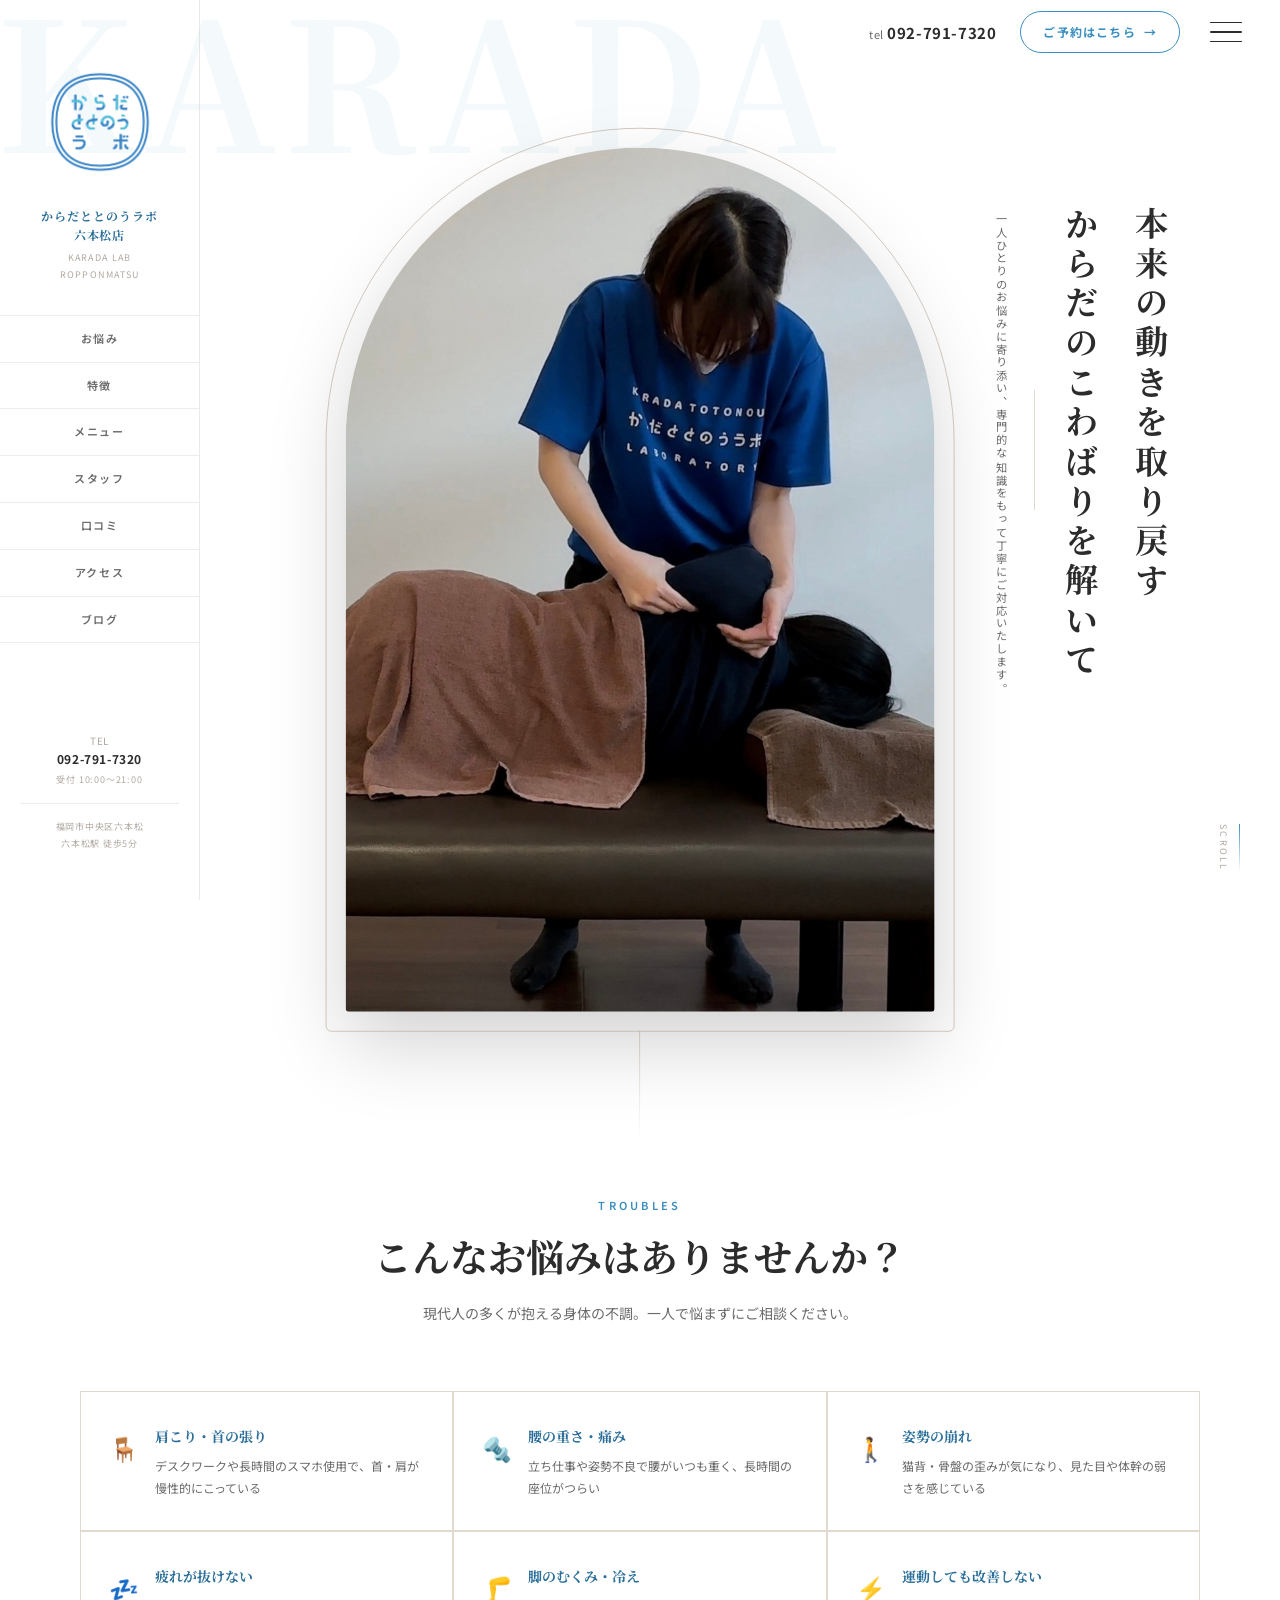
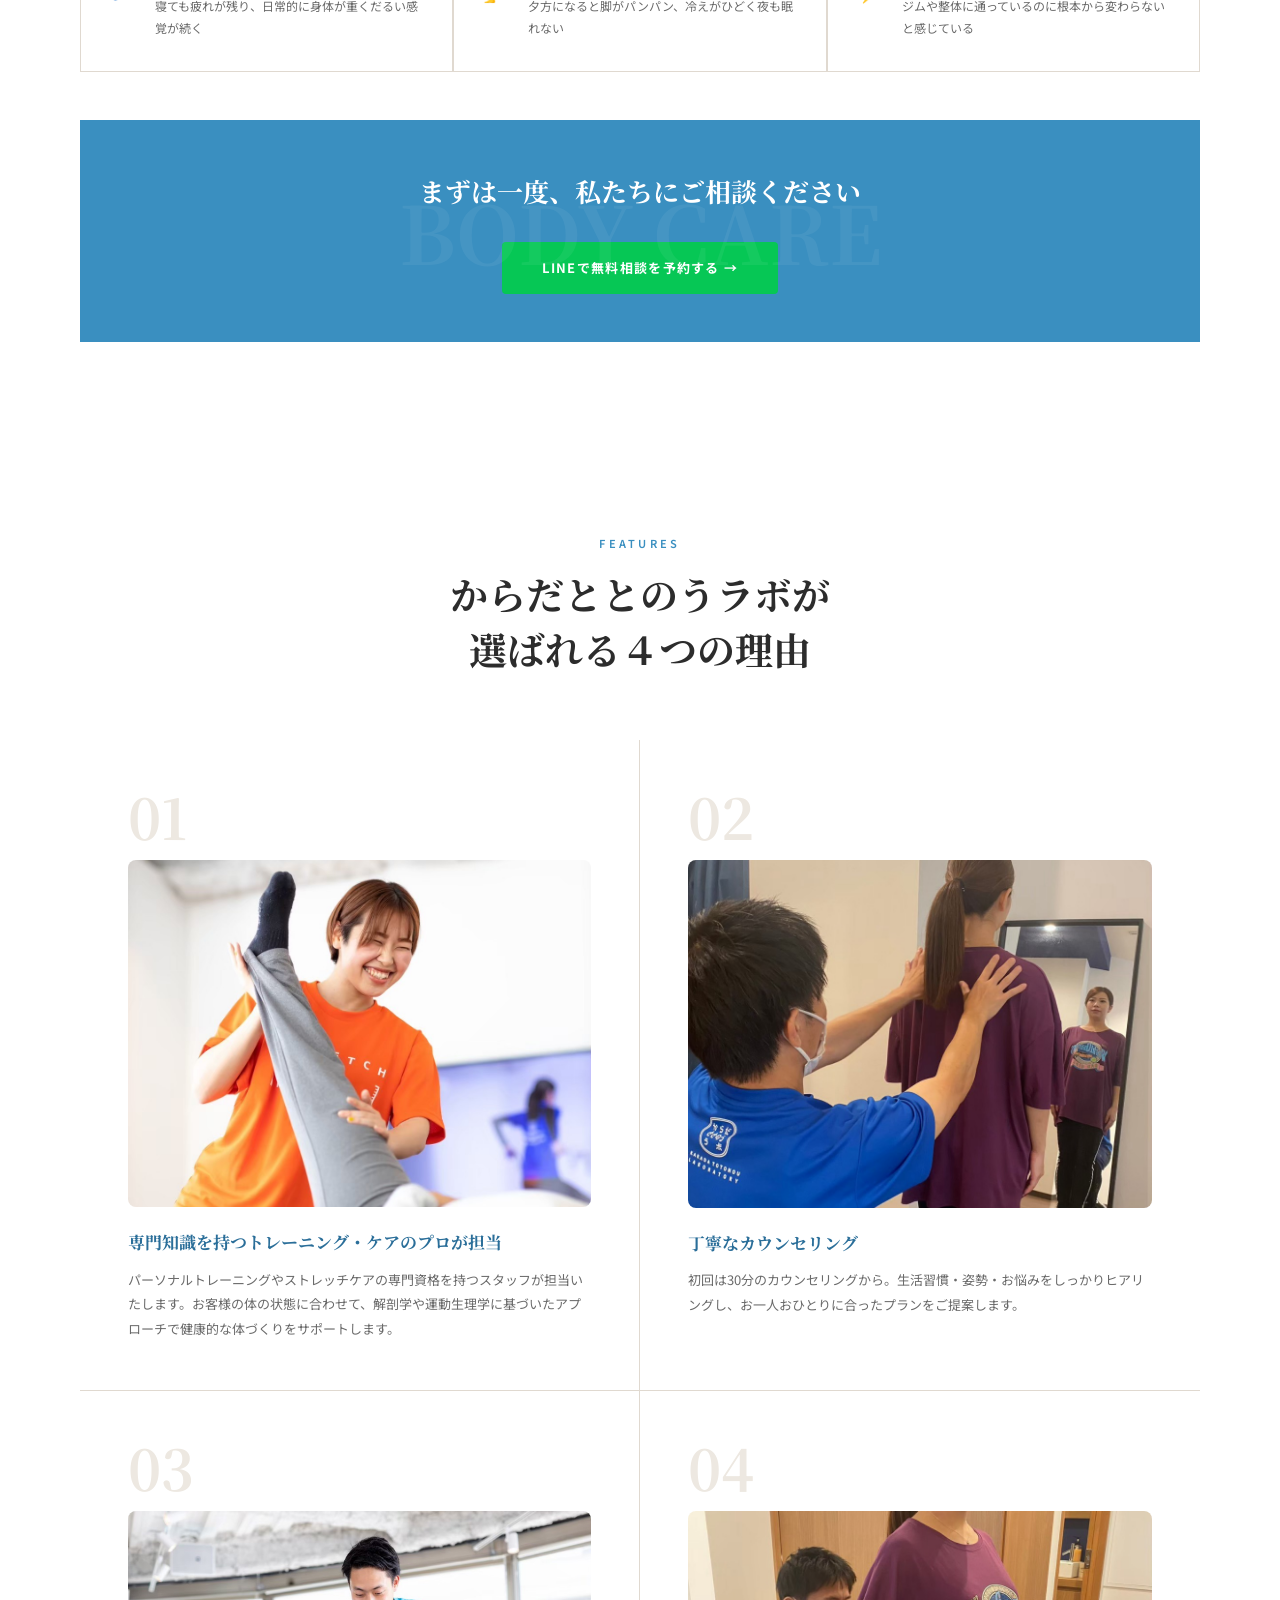
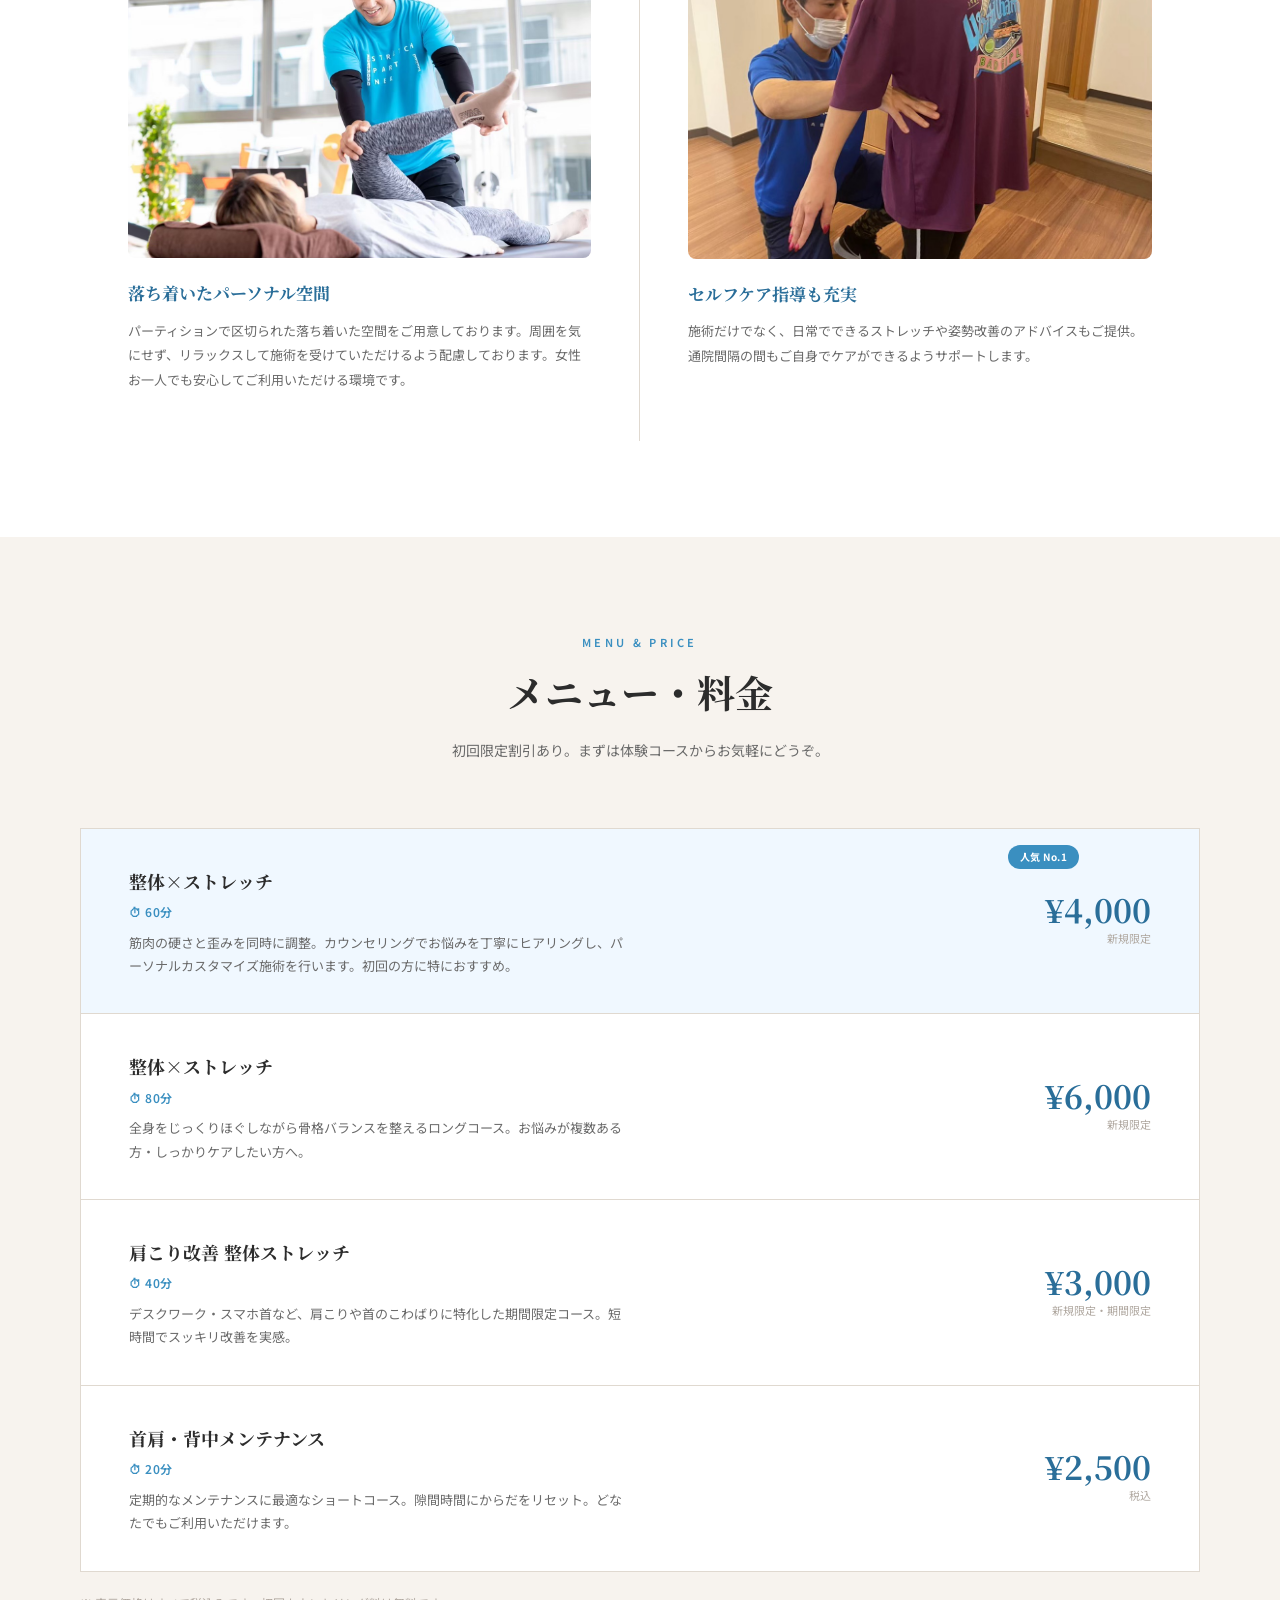
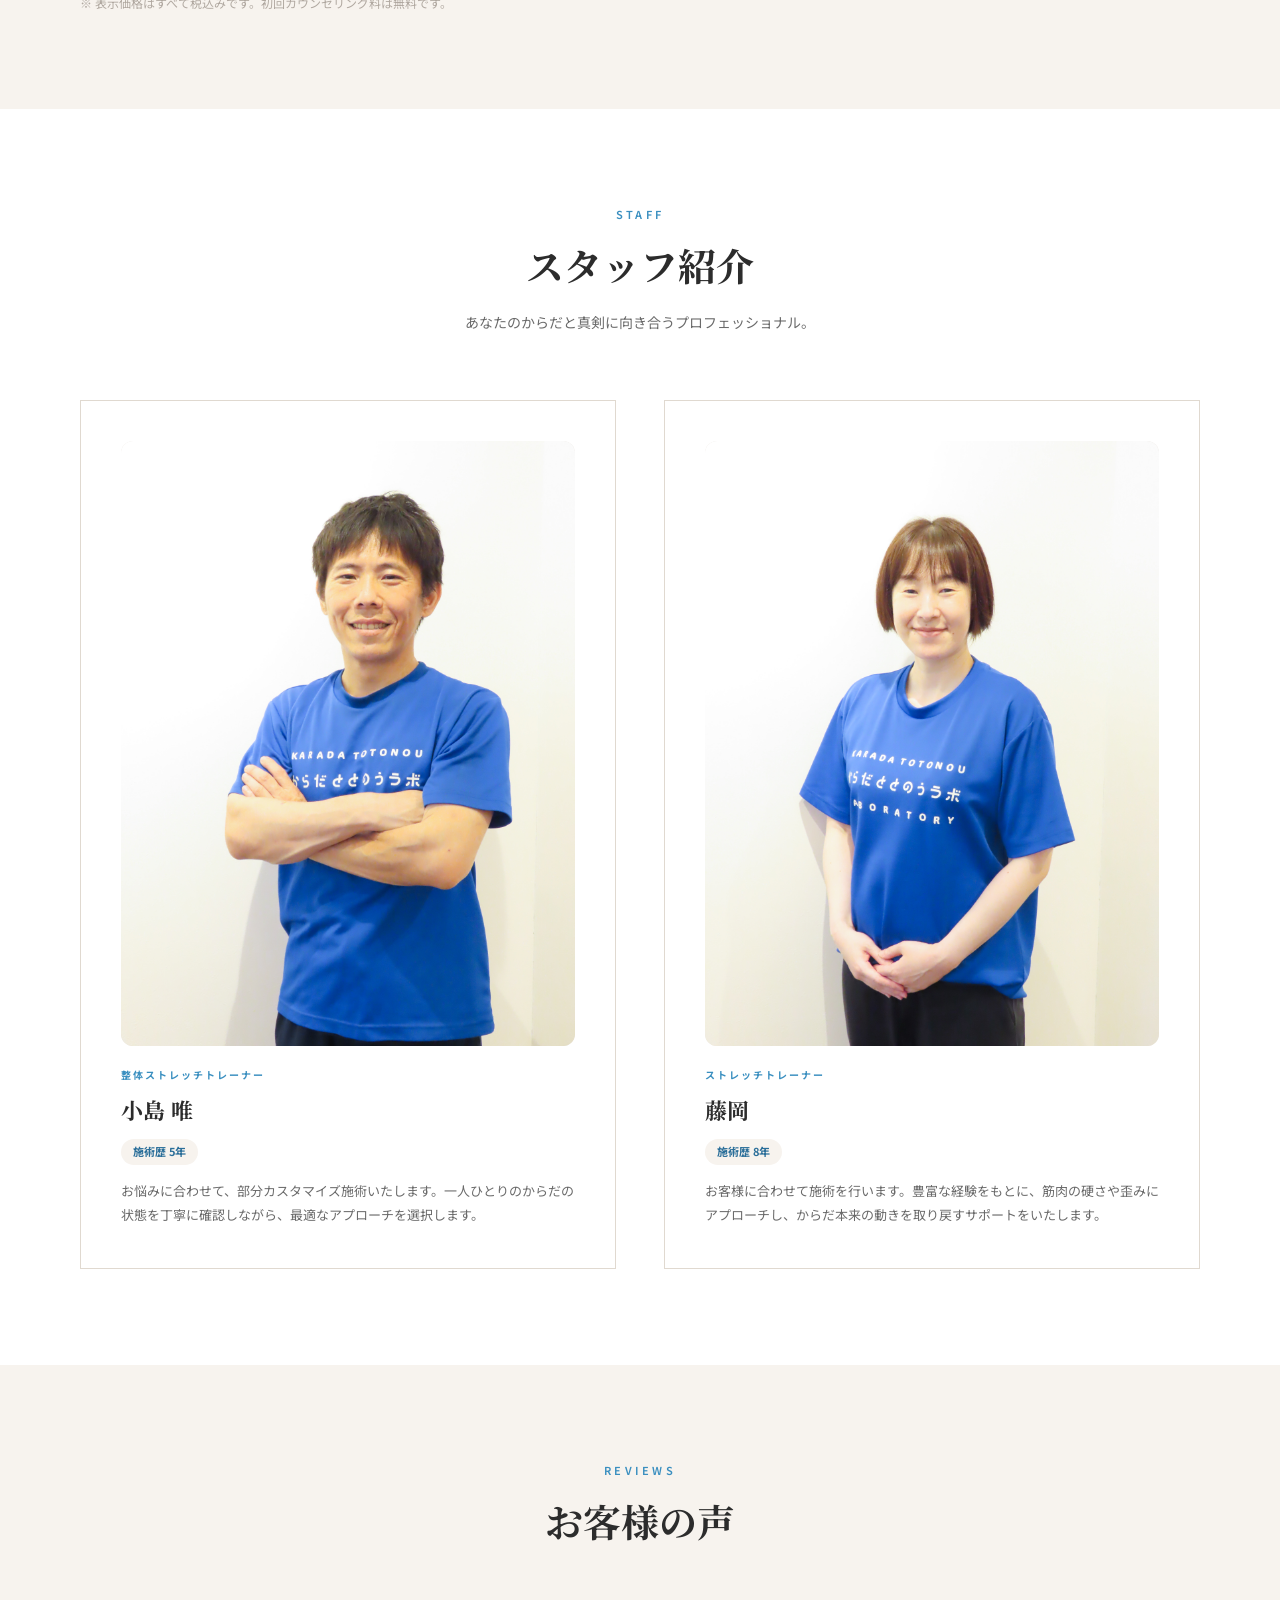
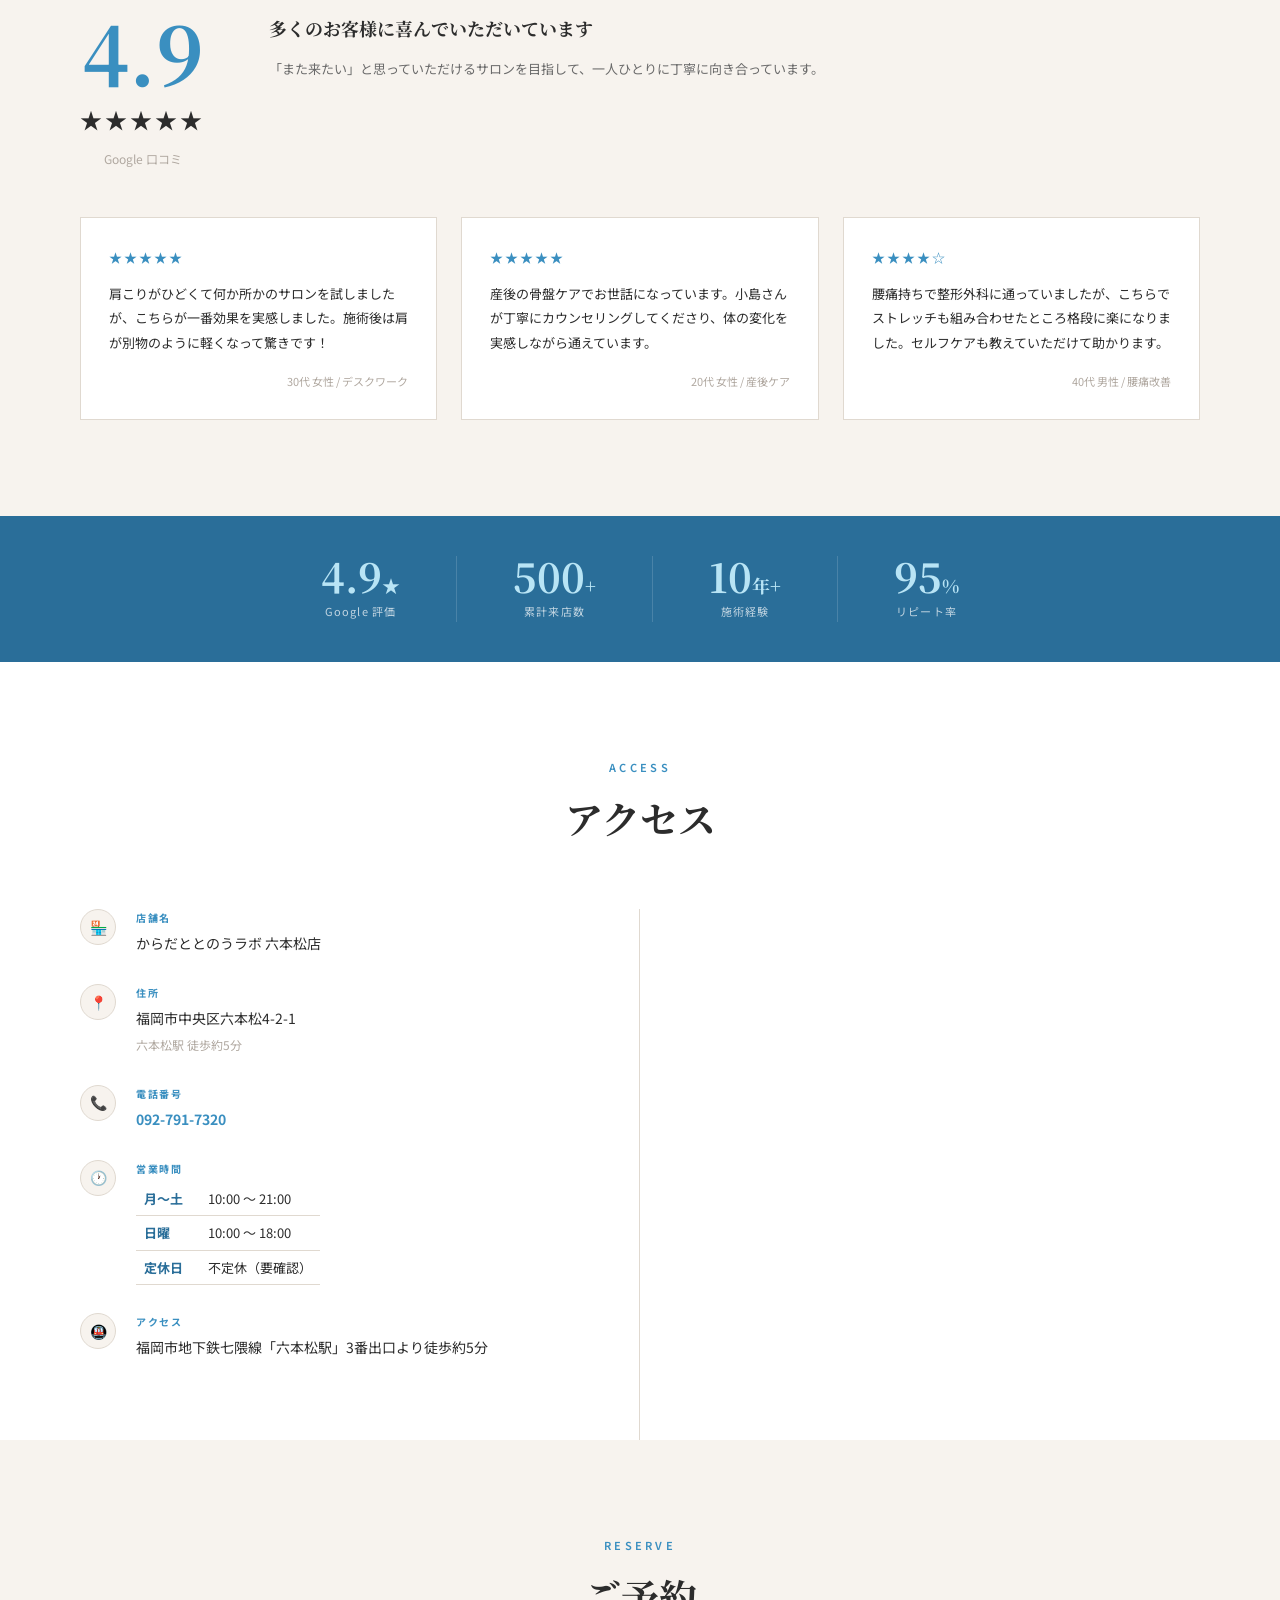
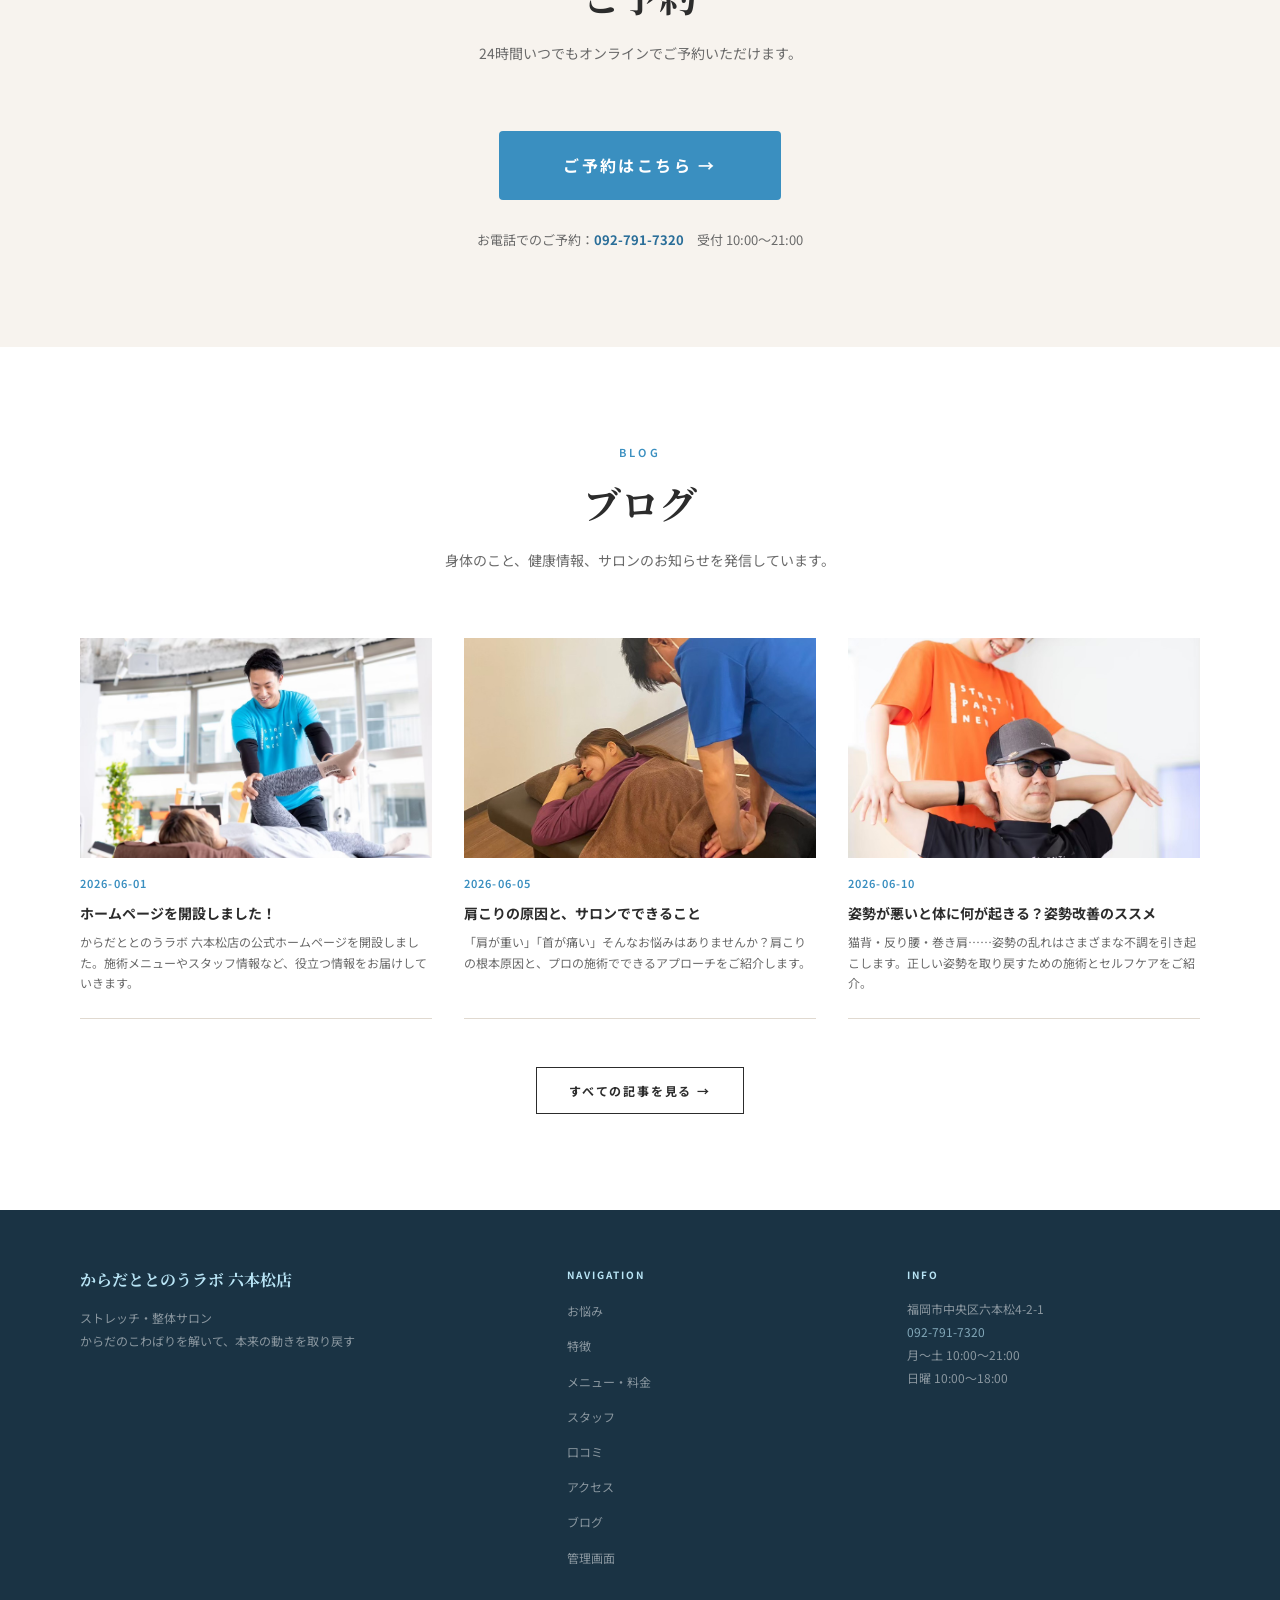
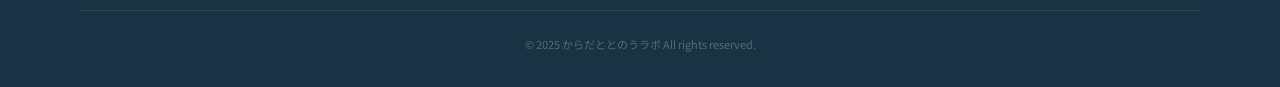
==== index.html @ eb034470 "canonical・OGP・Twitterカードを全ページに整備 - index.html, blog/index.html: canonical URLを正式ドメインに修正、OGP/Twitterカ" ====
<!DOCTYPE html>
<html lang="ja">
<head>
  <meta charset="UTF-8">
  <meta name="viewport" content="width=device-width, initial-scale=1.0">
  <title>からだととのうラボ 六本松店｜ストレッチ・整体サロン｜福岡市中央区</title>
  <meta name="description" content="福岡市中央区六本松駅徒歩2分のストレッチ・整体サロン「からだととのうラボ」。専門資格を持つトレーナーが肩こり・腰痛・姿勢の悩みを根本改善。初回カウンセリング無料、LINEから簡単予約。">
  <link rel="canonical" href="https://karada-totonou-lab.com/">
  <link rel="icon" href="images/favicon2.png" type="image/png">

  <!-- OGP -->
  <meta property="og:type" content="website">
  <meta property="og:title" content="からだととのうラボ 六本松店｜ストレッチ・整体サロン｜福岡市中央区">
  <meta property="og:description" content="福岡市中央区六本松駅徒歩2分のストレッチ・整体サロン。専門資格を持つトレーナーが肩こり・腰痛・姿勢の悩みを根本改善。初回カウンセリング無料、LINEから簡単予約。">
  <meta property="og:url" content="https://karada-totonou-lab.com/">
  <meta property="og:site_name" content="からだととのうラボ 六本松店">
  <meta property="og:image" content="https://karada-totonou-lab.com/images/hero1.jpg">
  <meta property="og:locale" content="ja_JP">
  <meta name="twitter:card" content="summary_large_image">
  <meta name="twitter:title" content="からだととのうラボ 六本松店｜ストレッチ・整体サロン｜福岡市中央区">
  <meta name="twitter:description" content="福岡市中央区六本松駅徒歩2分のストレッチ・整体サロン。専門資格を持つトレーナーが肩こり・腰痛・姿勢の悩みを根本改善。">
  <meta name="twitter:image" content="https://karada-totonou-lab.com/images/hero1.jpg">
  <link rel="preconnect" href="https://fonts.googleapis.com">
  <link rel="preconnect" href="https://fonts.gstatic.com" crossorigin>
  <link href="https://fonts.googleapis.com/css2?family=Noto+Sans+JP:wght@300;400;600;700&family=Noto+Serif+JP:wght@400;600;700&display=swap" rel="stylesheet">
  <link rel="stylesheet" href="style.css">

  <script type="application/ld+json">
  {
    "@context": "https://schema.org",
    "@type": "HealthAndBeautyBusiness",
    "name": "からだととのうラボ 六本松店",
    "description": "福岡市六本松のパーソナルストレッチ・姿勢改善サロン。専門資格を持つトレーナーが肩こり・腰痛・姿勢のお悩みを根本から改善します。初回カウンセリング無料。",
    "telephone": "092-791-7320",
    "url": "https://karada-totonou-lab.com",
    "image": "https://karada-totonou-lab.com/images/hero1.jpg",
    "priceRange": "¥¥",
    "address": {
      "@type": "PostalAddress",
      "streetAddress": "六本松4-9-7",
      "addressLocality": "福岡市中央区",
      "addressRegion": "福岡県",
      "postalCode": "810-0044",
      "addressCountry": "JP"
    },
    "geo": {
      "@type": "GeoCoordinates",
      "latitude": 33.5716,
      "longitude": 130.3747
    },
    "openingHoursSpecification": [
      {
        "@type": "OpeningHoursSpecification",
        "dayOfWeek": ["Monday","Tuesday","Wednesday","Thursday","Friday"],
        "opens": "11:00",
        "closes": "22:00"
      },
      {
        "@type": "OpeningHoursSpecification",
        "dayOfWeek": ["Saturday","Sunday","PublicHolidays"],
        "opens": "10:00",
        "closes": "21:00"
      }
    ],
    "sameAs": [
      "https://lin.ee/XEOR9Bi"
    ]
  }
  </script>
  <script type="application/ld+json">
  {
    "@context": "https://schema.org",
    "@type": "FAQPage",
    "mainEntity": [
      {
        "@type": "Question",
        "name": "初めての予約はどうすればいいですか？",
        "acceptedAnswer": {
          "@type": "Answer",
          "text": "LINEからご予約いただけます。初回は無料カウンセリング（約30分）からスタートします。お気軽にご連絡ください。"
        }
      },
      {
        "@type": "Question",
        "name": "肩こりや腰痛に効果はありますか？",
        "acceptedAnswer": {
          "@type": "Answer",
          "text": "はい。解剖学・運動生理学に基づいたストレッチとケアで、筋肉の緊張をほぐし姿勢を整えることで、肩こりや腰痛の根本改善を目指します。"
        }
      },
      {
        "@type": "Question",
        "name": "どんな服装で行けばいいですか？",
        "acceptedAnswer": {
          "@type": "Answer",
          "text": "動きやすい服装であれば何でも構いません。着替えのご用意もありますのでそのままお越しいただいても大丈夫です。"
        }
      },
      {
        "@type": "Question",
        "name": "六本松駅からのアクセスは？",
        "acceptedAnswer": {
          "@type": "Answer",
          "text": "福岡市地下鉄七隈線「六本松駅」から徒歩2分です。住所は福岡市中央区六本松4-9-7です。"
        }
      },
      {
        "@type": "Question",
        "name": "料金はどのくらいかかりますか？",
        "acceptedAnswer": {
          "@type": "Answer",
          "text": "初回カウンセリングは無料です。施術メニューの料金はサイトのメニュー・料金ページをご確認ください。表示価格はすべて税込みです。"
        }
      }
    ]
  }
  </script>
<!-- Google tag (gtag.js) -->
<script async src="https://www.googletagmanager.com/gtag/js?id=G-XFP9FGWCJG"></script>
<script>
  window.dataLayer = window.dataLayer || [];
  function gtag(){dataLayer.push(arguments);}
  gtag('js', new Date());
  gtag('config', 'G-XFP9FGWCJG');
</script>
</head>
<body>

<!-- ===== 固定トップバー ===== -->
<header id="fixed-topbar" class="fixed-topbar">
  <div class="topbar-left">
    <a href="./index.html" class="topbar-brand">
      <img src="images/logo.png" alt="からだととのうラボ" class="topbar-logo">
      <img src="images/logo2.png" alt="からだととのうラボ 六本松店" class="topbar-logo2">
    </a>
  </div>
  <div class="topbar-right">
    <a href="tel:092-791-7320" class="topbar-tel">tel <strong>092-791-7320</strong></a>
    <a href="#reserve" class="topbar-reserve-btn">ご予約はこちら <span class="topbar-reserve-arrow">→</span></a>
  </div>
</header>

<!-- ハンバーガー：常に最前面・固定 -->
<button class="hamburger" id="hamburger" aria-label="メニューを開く" aria-expanded="false">
  <span></span>
  <span></span>
  <span></span>
</button>

<!-- ===== ドロワーメニュー（右から） ===== -->
<nav id="sp-menu" class="drawer-menu" aria-hidden="true">
  <div class="drawer-inner">
    <div class="drawer-nav">
      <a href="#troubles" class="drawer-link"><span class="drawer-en">Troubles</span><span class="drawer-ja">お悩み</span></a>
      <a href="#features" class="drawer-link"><span class="drawer-en">Features</span><span class="drawer-ja">特徴</span></a>
      <a href="#menu" class="drawer-link"><span class="drawer-en">Menu</span><span class="drawer-ja">メニュー・料金</span></a>
      <a href="#staff" class="drawer-link"><span class="drawer-en">Staff</span><span class="drawer-ja">スタッフ</span></a>
      <a href="#reviews" class="drawer-link"><span class="drawer-en">Reviews</span><span class="drawer-ja">口コミ</span></a>
      <a href="#access" class="drawer-link"><span class="drawer-en">Access</span><span class="drawer-ja">アクセス</span></a>
      <a href="#blog" class="drawer-link"><span class="drawer-en">Blog</span><span class="drawer-ja">ブログ</span></a>
    </div>
  </div>
</nav>
<!-- オーバーレイ -->
<div id="drawer-overlay" class="drawer-overlay"></div>

<!-- ===== HERO ===== -->
<section id="hero">

  <!-- ウォーターマーク：KARADA -->
  <div class="hero-wm" aria-hidden="true">KARADA</div>


  <!-- 左パネル：ロゴ＋ナビ -->
  <div class="hero-left">
    <img src="images/logo.png" alt="からだととのうラボ" class="hero-logo-img">
    <div class="hero-logo-name">からだととのうラボ<br>六本松店</div>
    <div class="hero-logo-en">KARADA LAB<br>ROPPONMATSU</div>
    <nav class="hero-nav" aria-label="メインナビ">
      <a href="#troubles">お悩み</a>
      <a href="#features">特徴</a>
      <a href="#menu">メニュー</a>
      <a href="#staff">スタッフ</a>
      <a href="#reviews">口コミ</a>
      <a href="#access">アクセス</a>
      <a href="#blog">ブログ</a>
    </nav>
    <div class="hero-tel">
      TEL<br>
      <strong><a href="tel:092-791-7320">092-791-7320</a></strong>
      <small style="display:block;font-size:9px;margin-top:2px;">受付 10:00〜21:00</small>
    </div>
    <div class="hero-address">
      福岡市中央区六本松<br>
      六本松駅 徒歩5分
    </div>
  </div>

  <!-- アーチ画像（中央） -->
  <div class="hero-arch-wrap">
    <div class="hero-arch-outer" aria-hidden="true"></div>
    <div class="hero-arch-inner">
      <div class="hero-slideshow">
        <img src="images/hero1.jpg" alt="ストレッチサロン施術イメージ" class="hero-arch-img hero-slide active">
        <img src="images/hero2.jpg" alt="ストレッチサロン施術イメージ２" class="hero-arch-img hero-slide">
        <img src="images/hero3.jpg" alt="ストレッチサロン施術イメージ３" class="hero-arch-img hero-slide">
      </div>
    </div>
  </div>

  <!-- 右側：縦書きキャッチコピー（右端から内側へ） -->
  <div class="hero-copy" aria-label="キャッチコピー">
    <p class="hero-copy-sub">一人ひとりのお悩みに寄り添い、専門的な知識をもって丁寧にご対応いたします。</p>
    <div class="hero-copy-divider" aria-hidden="true"></div>
    <p class="hero-copy-col">からだのこわばりを解いて</p>
    <p class="hero-copy-col">本来の動きを取り戻す</p>
  </div>

  <!-- スクロールインジケーター -->
  <div class="hero-scroll-ind" aria-hidden="true">
    <div class="hero-scroll-line"></div>
    SCROLL
  </div>

</section>

<!-- ===== STATS ===== -->
<!-- ===== Hero → Troubles 接続線 ===== -->
<div class="arch-connector" aria-hidden="true"></div>

<!-- ===== TROUBLES ===== -->
<section id="troubles">
  <div class="section-header reveal">
    <span class="section-en">Troubles</span>
    <h2 class="section-ja">こんなお悩みは<br class="sp-br">ありませんか？</h2>
    <p class="section-desc">現代人の多くが抱える身体の不調。<br class="sp-br">一人で悩まずにご相談ください。</p>
  </div>
  <div class="troubles-grid">
    <div class="trouble-card reveal">
      <div class="trouble-icon">🪑</div>
      <div class="trouble-text">
        <strong>肩こり・首の張り</strong>
        <p>デスクワークや長時間のスマホ使用で、首・肩が慢性的にこっている</p>
      </div>
    </div>
    <div class="trouble-card reveal">
      <div class="trouble-icon">🔩</div>
      <div class="trouble-text">
        <strong>腰の重さ・痛み</strong>
        <p>立ち仕事や姿勢不良で腰がいつも重く、長時間の座位がつらい</p>
      </div>
    </div>
    <div class="trouble-card reveal">
      <div class="trouble-icon">🚶</div>
      <div class="trouble-text">
        <strong>姿勢の崩れ</strong>
        <p>猫背・骨盤の歪みが気になり、見た目や体幹の弱さを感じている</p>
      </div>
    </div>
    <div class="trouble-card reveal">
      <div class="trouble-icon">💤</div>
      <div class="trouble-text">
        <strong>疲れが抜けない</strong>
        <p>寝ても疲れが残り、日常的に身体が重くだるい感覚が続く</p>
      </div>
    </div>
    <div class="trouble-card reveal">
      <div class="trouble-icon">🦵</div>
      <div class="trouble-text">
        <strong>脚のむくみ・冷え</strong>
        <p>夕方になると脚がパンパン、冷えがひどく夜も眠れない</p>
      </div>
    </div>
    <div class="trouble-card reveal">
      <div class="trouble-icon">⚡</div>
      <div class="trouble-text">
        <strong>運動しても改善しない</strong>
        <p>ジムや整体に通っているのに根本から変わらないと感じている</p>
      </div>
    </div>
  </div>
  <div class="troubles-cta reveal">
    <p>まずは一度、<br class="sp-br">私たちにご相談ください</p>
    <a href="https://lin.ee/XEOR9Bi" target="_blank" rel="noopener" class="btn-primary-more btn-line">LINEで無料相談を予約する →</a>
  </div>
</section>

<!-- ===== FEATURES ===== -->
<section id="features">
  <div class="section-header reveal">
    <span class="section-en">Features</span>
    <h2 class="section-ja">からだととのうラボが<br>選ばれる４つの理由</h2>
  </div>
  <div class="features-wrap">
    <div class="feature-item reveal">
      <div class="feature-num">01</div>
      <div class="feature-img-wrap">
        <img src="images/feature1.jpg" alt="国家資格を持つ専門スタッフ" class="feature-img">
      </div>
      <div class="feature-title">専門知識を持つトレーニング・ケアのプロが担当</div>
      <div class="feature-desc">パーソナルトレーニングやストレッチケアの専門資格を持つスタッフが担当いたします。お客様の体の状態に合わせて、解剖学や運動生理学に基づいたアプローチで健康的な体づくりをサポートします。</div>
    </div>
    <div class="feature-item reveal">
      <div class="feature-num">02</div>
      <div class="feature-img-wrap">
        <img src="images/feature2.jpg" alt="丁寧なカウンセリング" class="feature-img">
      </div>
      <div class="feature-title">丁寧なカウンセリング</div>
      <div class="feature-desc">初回は30分のカウンセリングから。生活習慣・姿勢・お悩みをしっかりヒアリングし、お一人おひとりに合ったプランをご提案します。</div>
    </div>
    <div class="feature-item reveal">
      <div class="feature-num">03</div>
      <div class="feature-img-wrap">
        <img src="images/feature3.jpg" alt="落ち着いたパーソナル空間" class="feature-img">
      </div>
      <div class="feature-title">落ち着いたパーソナル空間</div>
      <div class="feature-desc">パーティションで区切られた落ち着いた空間をご用意しております。周囲を気にせず、リラックスして施術を受けていただけるよう配慮しております。女性お一人でも安心してご利用いただける環境です。</div>
    </div>
    <div class="feature-item reveal">
      <div class="feature-num">04</div>
      <div class="feature-img-wrap">
        <img src="images/feature4.jpg" alt="セルフケア指導も充実" class="feature-img">
      </div>
      <div class="feature-title">セルフケア指導も充実</div>
      <div class="feature-desc">施術だけでなく、日常でできるストレッチや姿勢改善のアドバイスもご提供。通院間隔の間もご自身でケアができるようサポートします。</div>
    </div>
  </div>
</section>

<!-- ===== MENU ===== -->
<section id="menu">
  <div class="section-header reveal">
    <span class="section-en">Menu &amp; Price</span>
    <h2 class="section-ja">メニュー・料金</h2>
    <p class="section-desc">初回限定割引あり。<br class="sp-br">まずは体験コースからお気軽にどうぞ。</p>
  </div>
  <ul class="menu-list">
    <li class="menu-item featured reveal">
      <div class="menu-item-body">
        <div class="menu-item-name">整体×ストレッチ</div>
        <div class="menu-item-time">⏱ 60分</div>
        <div class="menu-item-desc">筋肉の硬さと歪みを同時に調整。カウンセリングでお悩みを丁寧にヒアリングし、パーソナルカスタマイズ施術を行います。初回の方に特におすすめ。</div>
      </div>
      <div class="menu-item-price">
        <div class="menu-price-num">¥4,000</div>
        <div class="menu-price-label">新規限定</div>
      </div>
    </li>
    <li class="menu-item reveal">
      <div class="menu-item-body">
        <div class="menu-item-name">整体×ストレッチ</div>
        <div class="menu-item-time">⏱ 80分</div>
        <div class="menu-item-desc">全身をじっくりほぐしながら骨格バランスを整えるロングコース。お悩みが複数ある方・しっかりケアしたい方へ。</div>
      </div>
      <div class="menu-item-price">
        <div class="menu-price-num">¥6,000</div>
        <div class="menu-price-label">新規限定</div>
      </div>
    </li>
    <li class="menu-item reveal">
      <div class="menu-item-body">
        <div class="menu-item-name">肩こり改善 整体ストレッチ</div>
        <div class="menu-item-time">⏱ 40分</div>
        <div class="menu-item-desc">デスクワーク・スマホ首など、肩こりや首のこわばりに特化した期間限定コース。短時間でスッキリ改善を実感。</div>
      </div>
      <div class="menu-item-price">
        <div class="menu-price-num">¥3,000</div>
        <div class="menu-price-label">新規限定・期間限定</div>
      </div>
    </li>
    <li class="menu-item reveal">
      <div class="menu-item-body">
        <div class="menu-item-name">首肩・背中メンテナンス</div>
        <div class="menu-item-time">⏱ 20分</div>
        <div class="menu-item-desc">定期的なメンテナンスに最適なショートコース。隙間時間にからだをリセット。どなたでもご利用いただけます。</div>
      </div>
      <div class="menu-item-price">
        <div class="menu-price-num">¥2,500</div>
        <div class="menu-price-label">税込</div>
      </div>
    </li>
  </ul>
  <p class="menu-note">※ 表示価格はすべて税込みです。<br class="sp-br">初回カウンセリング料は無料です。</p>
</section>

<!-- ===== STAFF ===== -->
<section id="staff">
  <div class="section-header reveal">
    <span class="section-en">Staff</span>
    <h2 class="section-ja">スタッフ紹介</h2>
    <p class="section-desc">あなたのからだと真剣に向き合うプロフェッショナル。</p>
  </div>
  <div class="staff-grid">
    <div class="staff-card reveal">
      <div class="staff-img-wrap">
        <img src="images/staff1.jpg" alt="小島 唯" class="staff-img">
      </div>
      <div class="staff-role">整体ストレッチトレーナー</div>
      <div class="staff-name">小島 唯</div>
      <div class="staff-exp">施術歴 5年</div>
      <p class="staff-bio">お悩みに合わせて、部分カスタマイズ施術いたします。一人ひとりのからだの状態を丁寧に確認しながら、最適なアプローチを選択します。</p>
    </div>
    <div class="staff-card reveal">
      <div class="staff-img-wrap">
        <img src="images/staff2.jpg" alt="藤岡" class="staff-img">
      </div>
      <div class="staff-role">ストレッチトレーナー</div>
      <div class="staff-name">藤岡</div>
      <div class="staff-exp">施術歴 8年</div>
      <p class="staff-bio">お客様に合わせて施術を行います。豊富な経験をもとに、筋肉の硬さや歪みにアプローチし、からだ本来の動きを取り戻すサポートをいたします。</p>
    </div>
  </div>
</section>

<!-- ===== REVIEWS ===== -->
<section id="reviews">
  <div class="section-header reveal">
    <span class="section-en">Reviews</span>
    <h2 class="section-ja">お客様の声</h2>
  </div>
  <div class="reviews-header-wrap reveal">
    <div class="reviews-rating-big">
      <div class="rating-big-num">4.9</div>
      <div class="rating-big-stars">★★★★★</div>
      <div class="rating-big-count">Google 口コミ</div>
    </div>
    <div>
      <p style="font-family:var(--font-serif);font-size:18px;font-weight:700;margin-bottom:12px;">多くのお客様に喜んでいただいています</p>
      <p style="font-size:13px;color:var(--text-mid);line-height:2;">「また来たい」と思っていただけるサロンを目指して、<br class="sp-br">一人ひとりに丁寧に向き合っています。</p>
    </div>
  </div>
  <div class="reviews-grid">
    <div class="review-card reveal">
      <div class="review-stars">★★★★★</div>
      <p class="review-text">肩こりがひどくて何か所かのサロンを試しましたが、こちらが一番効果を実感しました。施術後は肩が別物のように軽くなって驚きです！</p>
      <div class="review-author">30代 女性 / デスクワーク</div>
    </div>
    <div class="review-card reveal">
      <div class="review-stars">★★★★★</div>
      <p class="review-text">産後の骨盤ケアでお世話になっています。小島さんが丁寧にカウンセリングしてくださり、体の変化を実感しながら通えています。</p>
      <div class="review-author">20代 女性 / 産後ケア</div>
    </div>
    <div class="review-card reveal">
      <div class="review-stars">★★★★☆</div>
      <p class="review-text">腰痛持ちで整形外科に通っていましたが、こちらでストレッチも組み合わせたところ格段に楽になりました。セルフケアも教えていただけて助かります。</p>
      <div class="review-author">40代 男性 / 腰痛改善</div>
    </div>
  </div>
</section>

<!-- ===== STATS ===== -->
<section id="stats">
  <div class="stats-inner">
    <div class="stat-item reveal">
      <div class="stat-num">4.9<span>★</span></div>
      <div class="stat-label">Google 評価</div>
    </div>
    <div class="stat-item reveal">
      <div class="stat-num">500<span>+</span></div>
      <div class="stat-label">累計来店数</div>
    </div>
    <div class="stat-item reveal">
      <div class="stat-num">10<span>年+</span></div>
      <div class="stat-label">施術経験</div>
    </div>
    <div class="stat-item reveal">
      <div class="stat-num">95<span>%</span></div>
      <div class="stat-label">リピート率</div>
    </div>
  </div>
</section>

<!-- ===== ACCESS ===== -->
<section id="access">
  <div class="section-header reveal">
    <span class="section-en">Access</span>
    <h2 class="section-ja">アクセス</h2>
  </div>
  <div class="access-grid">
    <div class="access-info reveal">
      <div class="access-rows">
        <div class="access-row">
          <div class="access-row-icon">🏪</div>
          <div>
            <div class="access-row-label">店舗名</div>
            <div class="access-row-text">からだととのうラボ 六本松店</div>
          </div>
        </div>
        <div class="access-row">
          <div class="access-row-icon">📍</div>
          <div>
            <div class="access-row-label">住所</div>
            <div class="access-row-text">福岡市中央区六本松4-2-1<br><span style="font-size:12px;color:var(--text-light);">六本松駅 徒歩約5分</span></div>
          </div>
        </div>
        <div class="access-row">
          <div class="access-row-icon">📞</div>
          <div>
            <div class="access-row-label">電話番号</div>
            <div class="access-row-text"><a href="tel:092-791-7320" style="color:var(--primary);font-weight:700;">092-791-7320</a></div>
          </div>
        </div>
        <div class="access-row">
          <div class="access-row-icon">🕐</div>
          <div>
            <div class="access-row-label">営業時間</div>
            <table class="hours-table">
              <tr><td>月〜土</td><td>10:00 〜 21:00</td></tr>
              <tr><td>日曜</td><td>10:00 〜 18:00</td></tr>
              <tr><td>定休日</td><td>不定休（要確認）</td></tr>
            </table>
          </div>
        </div>
        <div class="access-row">
          <div class="access-row-icon">🚇</div>
          <div>
            <div class="access-row-label">アクセス</div>
            <div class="access-row-text">福岡市地下鉄七隈線「六本松駅」3番出口より徒歩約5分</div>
          </div>
        </div>
      </div>
    </div>
    <div class="access-map reveal">
      <iframe
        src="https://www.google.com/maps/embed?pb=!1m18!1m12!1m3!1d3324.1090384470513!2d130.3736128756963!3d33.57651807333974!2m3!1f0!2f0!3f0!3m2!1i1024!2i768!4f13.1!3m3!1m2!1s0x3541933760547f25%3A0xccb1bbe947074aa5!2z44GL44KJ44Gg44Go44Go44Gu44GG44Op44Oc!5e0!3m2!1sja!2sjp!4v1782714313825!5m2!1sja!2sjp"
        width="100%" height="440" style="border:0;" allowfullscreen="" loading="lazy"
        referrerpolicy="strict-origin-when-cross-origin" title="からだととのうラボ 六本松店 地図">
      </iframe>
    </div>
  </div>
</section>

<!-- ===== RESERVE ===== -->
<section id="reserve">
  <div class="section-header reveal">
    <span class="section-en">Reserve</span>
    <h2 class="section-ja">ご予約</h2>
    <p class="section-desc">24時間いつでもオンラインでご予約いただけます。</p>
  </div>
  <div class="reserve-simple reveal">
    <a href="https://beauty.hotpepper.jp/" target="_blank" rel="noopener" class="reserve-simple-btn">
      ご予約はこちら →
    </a>
    <p class="reserve-simple-tel">お電話でのご予約：<a href="tel:092-791-7320">092-791-7320</a>　受付 10:00〜21:00</p>
  </div>
</section>

<!-- ===== BLOG ===== -->
<section id="blog">
  <div class="section-header reveal">
    <span class="section-en">Blog</span>
    <h2 class="section-ja">ブログ</h2>
    <p class="section-desc">身体のこと、健康情報、<br class="sp-br">サロンのお知らせを発信しています。</p>
  </div>
  <div class="blog-grid" id="blog-list">
    <div style="grid-column:1/-1;text-align:center;color:var(--text-light);padding:40px;">
      <p>ブログ記事を準備中です</p>
    </div>
  </div>
  <div style="text-align:center;">
    <a href="blog/index.html" class="btn-more">すべての記事を見る →</a>
  </div>
</section>

<!-- ===== FOOTER ===== -->
<footer id="site-footer">
  <div class="footer-inner">
    <div>
      <div class="footer-name">からだととのうラボ 六本松店</div>
      <p class="footer-catch">ストレッチ・整体サロン<br>からだのこわばりを解いて、本来の動きを取り戻す</p>
    </div>
    <div>
      <div class="footer-col-title">Navigation</div>
      <ul class="footer-links">
        <li><a href="#troubles">お悩み</a></li>
        <li><a href="#features">特徴</a></li>
        <li><a href="#menu">メニュー・料金</a></li>
        <li><a href="#staff">スタッフ</a></li>
        <li><a href="#reviews">口コミ</a></li>
        <li><a href="#access">アクセス</a></li>
        <li><a href="/blog/">ブログ</a></li>
        <li><a href="/admin/">管理画面</a></li>
      </ul>
    </div>
    <div>
      <div class="footer-col-title">Info</div>
      <div class="footer-info">
        <span style="display:block;">福岡市中央区六本松4-2-1</span>
        <a href="tel:092-791-7320" style="color:#b8e4f5;display:block;">092-791-7320</a>
        <span style="display:block;">月〜土 10:00〜21:00</span>
        <span style="display:block;">日曜 10:00〜18:00</span>
      </div>
    </div>
  </div>
  <div class="footer-bottom">
    <p>&copy; 2025 からだととのうラボ All rights reserved.</p>
  </div>
</footer>

<!-- ===== モバイル固定予約ボタン ===== -->
<div class="sp-reserve-fixed">
  <a href="#reserve" class="sp-reserve-fixed-btn">
    <svg xmlns="http://www.w3.org/2000/svg" width="20" height="20" viewBox="0 0 24 24" fill="none" stroke="currentColor" stroke-width="1.8" stroke-linecap="round" stroke-linejoin="round"><rect x="2" y="3" width="20" height="14" rx="2"/><path d="M8 21h8M12 17v4"/></svg>
    ご予約はこちら
  </a>
</div>


<!-- ページトップ -->
<button id="page-top" aria-label="ページトップへ戻る">
  <svg xmlns="http://www.w3.org/2000/svg" width="16" height="16" viewBox="0 0 24 24" fill="currentColor"><path d="M12 4l10 16H2z"/></svg>
</button>

<script src="common.js"></script>
</body>
</html>
---- style.css ----
/* ===== RESET & BASE ===== */
*, *::before, *::after { box-sizing: border-box; margin: 0; padding: 0; }

:root {
  --primary: #3a8fc0;
  --primary-dark: #2a6e99;
  --cream: #f7f3ee;
  --cream2: #ede8e1;
  --white: #ffffff;
  --text: #2c2c2c;
  --text-mid: #6a6a6a;
  --text-light: #b0a8a0;
  --border: #e0d9d0;
  --font-sans: 'Noto Sans JP', sans-serif;
  --font-serif: 'Noto Serif JP', serif;
  --transition: 0.4s ease;
}

html { scroll-behavior: smooth; }

body {
  font-family: var(--font-sans);
  color: var(--text);
  background: var(--white);
  line-height: 1.8;
  font-size: 14px;
  overflow-x: hidden;
}

img { max-width: 100%; height: auto; display: block; }
a { color: inherit; text-decoration: none; }
ul { list-style: none; }

/* ===== DRAWER MENU（右から） ===== */
.drawer-menu {
  position: fixed;
  top: 0; right: 0;
  width: 360px;
  height: 100%;
  background: rgba(255, 255, 255, 0.88);
  backdrop-filter: blur(20px);
  -webkit-backdrop-filter: blur(20px);
  z-index: 600;
  transform: translateX(100%);
  transition: transform 0.5s cubic-bezier(0.76, 0, 0.24, 1);
  overflow-y: auto;
}

.drawer-menu.open {
  transform: translateX(0);
}

/* オーバーレイ */
.drawer-overlay {
  display: none;
  position: fixed;
  inset: 0;
  background: rgba(44, 44, 44, 0.15);
  backdrop-filter: blur(2px);
  z-index: 590;
}

.drawer-overlay.visible { display: block; }

.drawer-inner {
  padding: 100px 48px 60px;
  display: flex;
  flex-direction: column;
  height: 100%;
}

/* ナビリンク */
.drawer-nav {
  flex: 1;
  display: flex;
  flex-direction: column;
  gap: 0;
}

.drawer-link {
  display: flex;
  flex-direction: column;
  padding: 20px 0;
  border-bottom: 1px solid rgba(200, 190, 180, 0.4);
  transition: transform 0.25s ease, color 0.25s ease;
}

.drawer-link:hover { transform: translateX(6px); }

.drawer-en {
  font-size: 9px;
  letter-spacing: 0.3em;
  color: var(--primary);
  font-weight: 600;
  text-transform: uppercase;
  margin-bottom: 4px;
}

.drawer-ja {
  font-size: 16px;
  font-weight: 700;
  color: var(--text);
  letter-spacing: 0.08em;
}

.drawer-link:hover .drawer-ja { color: var(--primary); }

/* 下部ボタン */
.drawer-btns {
  margin-top: 40px;
  display: flex;
  flex-direction: column;
  gap: 12px;
}

.drawer-btn-tel {
  display: block;
  text-align: center;
  background: var(--primary);
  color: var(--white);
  padding: 15px;
  font-weight: 700;
  font-size: 14px;
  border-radius: 4px;
}

.drawer-btn-hp {
  display: block;
  text-align: center;
  background: #e8332f;
  color: var(--white);
  padding: 15px;
  font-weight: 700;
  font-size: 14px;
  border-radius: 4px;
}

/* ===========================
   HERO — 全画面・ヘッダー埋め込み
=========================== */
#hero {
  position: relative;
  width: 100%;
  height: 100svh;
  min-height: 680px;
  background: var(--white);
  overflow: visible;
  z-index: 2;
}

/* ---- 最上部ウォーターマーク ---- */
.hero-wm {
  position: absolute;
  top: -0.08em;        /* ほぼ最上端 */
  left: -0.02em;
  font-family: var(--font-serif);
  font-size: clamp(100px, 14vw, 220px);
  font-weight: 700;
  color: rgba(58, 143, 192, 0.055);
  white-space: nowrap;
  pointer-events: none;
  letter-spacing: 0.04em;
  line-height: 1;
  z-index: 0;
  user-select: none;
}

/* ---- 左パネル（ナビ＋ロゴ）---- */
.hero-left {
  position: absolute;
  left: 0; top: 0; bottom: 0;
  width: 200px;
  display: flex;
  flex-direction: column;
  align-items: center;
  padding: 52px 0 48px;
  z-index: 10;
  border-right: 1px solid rgba(200,190,180,0.35);
}

/* ロゴマーク */
.hero-logo-img {
  width: 140px;
  height: auto;
  margin-bottom: 14px;
  flex-shrink: 0;
}

.hero-logo-name {
  font-family: var(--font-serif);
  font-size: 12px;
  font-weight: 700;
  color: var(--primary-dark);
  text-align: center;
  letter-spacing: 0.08em;
  line-height: 1.6;
  margin-bottom: 6px;
}

.hero-logo-en {
  font-size: 9px;
  color: var(--text-light);
  letter-spacing: 0.14em;
  text-align: center;
  margin-bottom: 32px;
}

/* ナビゲーション */
.hero-nav {
  width: 100%;
  flex: 1;
  display: flex;
  flex-direction: column;
}

.hero-nav a {
  display: block;
  text-align: center;
  padding: 13px 12px;
  font-size: 11px;
  letter-spacing: 0.14em;
  color: var(--text-mid);
  font-weight: 600;
  border-bottom: 1px solid rgba(200,190,180,0.3);
  transition: var(--transition);
  position: relative;
}

.hero-nav a:first-child { border-top: 1px solid rgba(200,190,180,0.3); }

.hero-nav a:hover { color: var(--primary); background: rgba(58,143,192,0.04); }

/* 電話番号 */
.hero-tel {
  margin-top: 20px;
  text-align: center;
  font-size: 10px;
  color: var(--text-light);
  letter-spacing: 0.08em;
  line-height: 1.7;
}

.hero-tel strong {
  display: block;
  font-size: 12px;
  color: var(--text);
  font-weight: 700;
  letter-spacing: 0.05em;
}

/* 住所 */
.hero-address {
  margin-top: 16px;
  text-align: center;
  font-size: 9px;
  color: var(--text-light);
  letter-spacing: 0.08em;
  line-height: 1.9;
  padding-top: 14px;
  border-top: 1px solid rgba(200,190,180,0.3);
  width: 80%;
}

/* ---- アーチ（中央配置）---- */
.hero-arch-wrap {
  position: absolute;
  left: 50%;
  top: 50%;
  transform: translate(-50%, -35%);
  width: 46vw;
  max-width: 660px;
  min-width: 300px;
  z-index: 2;
}


/* 外枠アーチ（見える線） */
.hero-arch-outer {
  position: absolute;
  inset: -20px;
  border: 1px solid rgba(180, 165, 150, 0.6);
  border-radius: 999px 999px 18px 18px;
  pointer-events: none;
}

/* 外枠底辺の中心から下に伸びる線（外枠からスタート、Troubles手前で消える） */
.hero-arch-outer::after {
  content: '';
  position: absolute;
  bottom: -110px;
  left: 50%;
  transform: translateX(-50%);
  width: 1px;
  height: 110px;
  background: linear-gradient(
    to bottom,
    rgba(180, 165, 150, 0.55) 0%,
    rgba(180, 165, 150, 0)    100%
  );
  pointer-events: none;
}

/* アーチ本体 */
.hero-arch-inner {
  width: 100%;
  aspect-ratio: 3 / 4.4;
  border-radius: 999px 999px 12px 12px;
  overflow: hidden;
  box-shadow: 0 32px 80px rgba(0,0,0,0.18);
}

.hero-slideshow {
  position: relative;
  width: 100%;
  height: 100%;
}

.hero-arch-img {
  width: 100%;
  height: 100%;
  object-fit: cover;
  object-position: center 20%;
  display: block;
}

.hero-slide {
  position: absolute;
  inset: 0;
  opacity: 0;
  transition: opacity 1.2s ease;
}

.hero-slide.active {
  opacity: 1;
}

/* ---- 縦書きキャッチコピー（右側）---- */
/* コンテナ：通常の横フレックス（writing-modeはかけない） */
.hero-copy {
  position: absolute;
  right: 8vw;
  top: 50%;
  transform: translateY(-50%);
  z-index: 5;
  display: flex;
  flex-direction: row;
  align-items: flex-start;
  gap: 16px;
}

/* メインコピー列（大きい）— 各列に個別にwriting-mode */
.hero-copy-col {
  writing-mode: vertical-rl;
  text-orientation: mixed;
  font-family: var(--font-serif);
  font-size: clamp(22px, 2.6vw, 36px);
  font-weight: 700;
  letter-spacing: 0.2em;
  line-height: 1.6;
  color: var(--text);
  max-height: 72vh;
  overflow: hidden;
}

/* 区切り線 */
.hero-copy-divider {
  width: 1px;
  height: 120px;
  background: var(--border);
  align-self: center;
  flex-shrink: 0;
  margin: 0 4px;
}

/* サブコピー列（小さい） */
.hero-copy-sub {
  writing-mode: vertical-rl;
  text-orientation: mixed;
  font-size: clamp(11px, 0.88vw, 13px);
  letter-spacing: 0.18em;
  color: var(--text-mid);
  line-height: 2.2;
  align-self: flex-start;
  padding-top: 8px;
}

/* ---- 下部情報 ---- */
.hero-bottom {
  position: absolute;
  left: 220px;
  bottom: 36px;
  z-index: 5;
  color: var(--text-light);
  font-size: 11px;
  letter-spacing: 0.12em;
  line-height: 2;
}

/* ---- SCROLLインジケーター ---- */
.hero-scroll-ind {
  position: absolute;
  bottom: 28px;
  right: 40px;
  z-index: 5;
  display: flex;
  flex-direction: column;
  align-items: center;
  gap: 8px;
  color: var(--text-light);
  font-size: 9px;
  letter-spacing: 0.25em;
  writing-mode: vertical-rl;
}

.hero-scroll-line {
  width: 1px;
  height: 48px;
  background: linear-gradient(to bottom, var(--primary), transparent);
  animation: scrollLine 2s ease infinite;
}

@keyframes scrollLine {
  0% { transform: scaleY(0); transform-origin: top; opacity: 1; }
  60% { transform: scaleY(1); transform-origin: top; opacity: 1; }
  100% { transform: scaleY(1); transform-origin: top; opacity: 0; }
}

/* ---- 固定トップバー ---- */
.fixed-topbar {
  position: fixed;
  top: 0; left: 0; right: 0;
  z-index: 500;
  height: 64px;
  display: flex;
  align-items: center;
  justify-content: space-between;
  padding: 0 40px;
  transition: background 0.35s ease, box-shadow 0.35s ease;
}

.fixed-topbar.scrolled {
  background: rgba(255,255,255,0.96);
  backdrop-filter: blur(10px);
  box-shadow: 0 2px 16px rgba(0,0,0,0.07);
}

.topbar-left {
  flex: 1;
}
/* デスクトップではブランドエリア非表示 */
.topbar-brand { display: none; }

.topbar-tel {
  font-size: 11px;
  color: var(--text-mid);
  letter-spacing: 0.08em;
  white-space: nowrap;
}

.topbar-tel strong {
  font-size: 15px;
  color: var(--text);
  font-weight: 700;
  letter-spacing: 0.04em;
}

.topbar-right {
  display: flex;
  align-items: center;
  gap: 24px;
  padding-right: 60px; /* ハンバーガー(44px) + 余白 */
}

/* 予約ボタン（丸角ピル） */
.topbar-reserve-btn {
  display: flex;
  align-items: center;
  gap: 8px;
  padding: 9px 22px;
  border: 1px solid var(--primary);
  border-radius: 999px;
  font-size: 12px;
  font-weight: 700;
  letter-spacing: 0.1em;
  color: var(--primary);
  transition: background 0.25s ease, color 0.25s ease;
  white-space: nowrap;
}

.topbar-reserve-btn:hover {
  background: var(--primary);
  color: var(--white);
}

.topbar-reserve-arrow {
  display: inline-block;
  transition: transform 0.25s ease;
}

.topbar-reserve-btn:hover .topbar-reserve-arrow {
  transform: translateX(4px);
}

/* ---- ハンバーガー（固定・最前面）→ ✕ アニメーション ---- */
.hamburger {
  cursor: pointer;
  padding: 6px;
  background: none;
  border: none;
  position: fixed;
  top: 0;
  right: 32px;
  width: 44px;
  height: 64px; /* トップバーと同じ高さ */
  display: flex;
  flex-direction: column;
  justify-content: center;
  z-index: 700;
}

.hamburger span {
  display: block;
  width: 32px;
  height: 1.5px;
  background: var(--text);
  border-radius: 2px;
  margin: 4px 0;
  transition: transform 0.38s cubic-bezier(0.76, 0, 0.24, 1),
              opacity 0.25s ease,
              margin 0.38s cubic-bezier(0.76, 0, 0.24, 1),
              background 0.25s ease;
}

/* ホバー：線が広がり、色が変わる */
.hamburger:hover span { background: var(--primary); }
.hamburger:hover span:nth-child(1) { margin-top: 0; margin-bottom: 8px; }
.hamburger:hover span:nth-child(3) { margin-top: 8px; margin-bottom: 0; }

/* オープン時：✕ に変化 */
.hamburger.open span { background: var(--text); }
.hamburger.open span:nth-child(1) {
  transform: translateY(10px) rotate(45deg);
}
.hamburger.open span:nth-child(2) {
  opacity: 0;
  transform: scaleX(0);
}
.hamburger.open span:nth-child(3) {
  transform: translateY(-10px) rotate(-45deg);
}


/* ---- ページトップ ---- */
#page-top {
  position: fixed;
  bottom: 16px; right: 20px;
  width: 46px; height: 46px;
  background: var(--primary);
  color: var(--white);
  border: none; border-radius: 50%;
  cursor: pointer; font-size: 16px;
  z-index: 9001; opacity: 0; visibility: hidden;
  transition: var(--transition);
  box-shadow: 0 2px 10px rgba(0,0,0,0.15);
  display: flex; align-items: center; justify-content: center;
}

#page-top.visible { opacity: 1; visibility: visible; }
#page-top:hover { background: var(--primary-dark); }

/* ===========================
   CONTENT SECTIONS
=========================== */
section { padding: 96px 80px; }

/* ===== Hero → Troubles 接続線 ===== */
.arch-connector {
  height: 200px;
  background: var(--white);
  position: relative;
  z-index: 1;
  pointer-events: none;
}


/* ===== セクションカラー ===== */
#troubles  { background: var(--white); }
#features  { background: var(--cream); }
#menu      { background: var(--white); }
#staff     { background: var(--cream); }
#reviews   { background: var(--white); }
#stats     { background: var(--primary-dark); }
#access    { background: var(--cream); padding-bottom: 0; }
#reserve   { background: var(--white); }
#blog      { background: var(--cream); }

.section-en {
  font-size: 11px; letter-spacing: 0.3em;
  color: var(--primary); font-weight: 600;
  display: block; margin-bottom: 12px;
  text-transform: uppercase;
}

.section-ja {
  font-family: var(--font-serif);
  font-size: clamp(26px, 3vw, 38px);
  font-weight: 700; line-height: 1.45; color: var(--text);
}

.section-desc { color: var(--text-mid); font-size: 14px; line-height: 2; margin-top: 16px; }
.section-header { margin-bottom: 64px; text-align: center; }

.reveal {
  opacity: 0; transform: translateY(24px);
  transition: opacity 0.8s ease, transform 0.8s ease;
}
.reveal.visible { opacity: 1; transform: translateY(0); }

/* STATS */
#stats { background: var(--primary-dark); padding: 40px 80px; }

.stats-inner { display: flex; justify-content: center; }

.stat-item {
  text-align: center; padding: 0 56px;
  border-right: 1px solid rgba(255,255,255,0.15);
  color: var(--white);
}
.stat-item:last-child { border-right: none; }

.stat-num { font-family: var(--font-serif); font-size: 40px; font-weight: 700; color: #b8e4f5; line-height: 1; }
.stat-num span { font-size: 18px; }
.stat-label { font-size: 11px; opacity: 0.7; margin-top: 6px; letter-spacing: 0.1em; }

/* TROUBLES */
#troubles { background: var(--white); }

.troubles-grid {
  display: grid; grid-template-columns: repeat(3, 1fr);
  gap: 2px; background: var(--border); border: 1px solid var(--border);
}

.trouble-card {
  background: var(--white); padding: 32px 28px;
  display: flex; align-items: flex-start; gap: 16px; transition: var(--transition);
}
.trouble-card:hover { background: var(--cream); }
.trouble-icon { font-size: 24px; flex-shrink: 0; margin-top: 2px; }
.trouble-text strong { display: block; font-size: 14px; font-weight: 700; color: var(--primary-dark); margin-bottom: 6px; font-family: var(--font-serif); }
.trouble-text p { font-size: 12px; color: var(--text-mid); line-height: 1.8; }

.troubles-cta {
  margin-top: 48px; text-align: center; padding: 48px;
  background: var(--primary); color: var(--white);
  position: relative; overflow: hidden;
}
.troubles-cta::before {
  content: 'BODY CARE'; position: absolute;
  font-size: 80px; font-weight: 700; font-family: var(--font-serif);
  color: rgba(255,255,255,0.06);
  top: 50%; left: 50%; transform: translate(-50%, -50%);
  white-space: nowrap; pointer-events: none;
}
.troubles-cta p { font-family: var(--font-serif); font-size: clamp(18px, 2.5vw, 26px); font-weight: 700; margin-bottom: 28px; position: relative; }

/* FEATURES */
#features { background: var(--white); }
.features-wrap { display: grid; grid-template-columns: 1fr 1fr; gap: 0; }
.feature-item {
  padding: 48px; border-bottom: 1px solid var(--border); border-right: 1px solid var(--border); transition: var(--transition);
}
.feature-item:nth-child(2n) { border-right: none; }
.feature-item:nth-last-child(-n+2) { border-bottom: none; }
.feature-item:hover { background: var(--cream); }
.feature-num { font-family: var(--font-serif); font-size: 56px; font-weight: 700; color: var(--cream2); line-height: 1; margin-bottom: 16px; }
.feature-img-wrap {
  width: 100%;
  aspect-ratio: 4 / 3;
  border-radius: 8px;
  overflow: hidden;
  margin-bottom: 20px;
}
.feature-img {
  width: 100%;
  height: 100%;
  object-fit: cover;
  object-position: center;
  display: block;
  transition: transform 0.5s ease;
}
.feature-item:hover .feature-img { transform: scale(1.04); }
.feature-title { font-family: var(--font-serif); font-size: 17px; font-weight: 700; color: var(--primary-dark); margin-bottom: 10px; }
.feature-desc { font-size: 13px; color: var(--text-mid); line-height: 1.9; }

/* MENU */
#menu { background: var(--cream); }
.menu-list { display: flex; flex-direction: column; border: 1px solid var(--border); }
.menu-item {
  display: grid; grid-template-columns: 1fr auto;
  align-items: center; gap: 24px; padding: 36px 48px;
  background: var(--white); border-bottom: 1px solid var(--border);
  transition: var(--transition); position: relative;
}
.menu-item:last-child { border-bottom: none; }
.menu-item:hover { background: var(--cream); }
.menu-item.featured::before {
  content: '人気 No.1'; position: absolute; top: 16px; right: 120px;
  background: var(--primary); color: var(--white);
  font-size: 10px; font-weight: 700; padding: 3px 12px;
  border-radius: 50px; letter-spacing: 0.05em;
}
.menu-item.featured { background: #f0f8ff; }
.menu-item.featured:hover { background: #e6f3fb; }
.menu-item-name { font-family: var(--font-serif); font-size: 18px; font-weight: 700; color: var(--text); margin-bottom: 4px; }
.menu-item-time { font-size: 12px; color: var(--primary); font-weight: 600; letter-spacing: 0.05em; margin-bottom: 8px; }
.menu-item-desc { font-size: 13px; color: var(--text-mid); line-height: 1.8; max-width: 500px; }
.menu-item-price { text-align: right; flex-shrink: 0; }
.menu-price-num { font-family: var(--font-serif); font-size: 32px; font-weight: 700; color: var(--primary-dark); line-height: 1; }
.menu-price-label { font-size: 11px; color: var(--text-light); margin-top: 4px; }
.menu-note { font-size: 12px; color: var(--text-light); margin-top: 20px; }

/* STAFF */
#staff { background: var(--white); }
.staff-grid { display: grid; grid-template-columns: repeat(2, 1fr); gap: 48px; }
.staff-card {
  border: 1px solid var(--border); padding: 40px; transition: var(--transition); position: relative;
}
.staff-card::before {
  content: ''; position: absolute; top: 0; left: 0; right: 0; height: 3px;
  background: linear-gradient(90deg, var(--primary), var(--primary-dark));
  transform: scaleX(0); transition: var(--transition);
}
.staff-card:hover { border-color: var(--primary); }
.staff-card:hover::before { transform: scaleX(1); }
.staff-img-wrap {
  width: 100%;
  aspect-ratio: 3 / 4;
  border-radius: 12px;
  overflow: hidden;
  margin-bottom: 20px;
  background: var(--cream2);
}
.staff-img {
  width: 100%;
  height: 100%;
  object-fit: cover;
  object-position: center top;
  display: block;
  transition: transform 0.5s ease;
}
.staff-card:hover .staff-img { transform: scale(1.04); }
.staff-role { font-size: 10px; letter-spacing: 0.2em; color: var(--primary); font-weight: 700; text-transform: uppercase; margin-bottom: 6px; }
.staff-name { font-family: var(--font-serif); font-size: 22px; font-weight: 700; margin-bottom: 8px; }
.staff-exp { display: inline-block; background: var(--cream); color: var(--primary-dark); font-size: 11px; font-weight: 700; padding: 3px 12px; border-radius: 50px; margin-bottom: 14px; }
.staff-bio { font-size: 13px; color: var(--text-mid); line-height: 1.9; }

/* REVIEWS */
#reviews { background: var(--cream); }
.reviews-header-wrap { display: grid; grid-template-columns: auto 1fr; gap: 64px; align-items: start; margin-bottom: 48px; }
.reviews-rating-big { text-align: center; }
.rating-big-num { font-family: var(--font-serif); font-size: 80px; font-weight: 700; color: var(--primary); line-height: 1; }
.rating-big-stars { font-size: 22px; letter-spacing: 3px; margin: 8px 0; }
.rating-big-count { font-size: 12px; color: var(--text-light); }
.reviews-grid { display: grid; grid-template-columns: repeat(3, 1fr); gap: 24px; }
.review-card { background: var(--white); padding: 28px; border: 1px solid var(--border); transition: var(--transition); }
.review-card:hover { border-color: var(--primary); }
.review-stars { font-size: 13px; letter-spacing: 2px; margin-bottom: 12px; color: var(--primary); }
.review-text { font-size: 13px; line-height: 1.9; color: var(--text); margin-bottom: 16px; }
.review-author { font-size: 11px; color: var(--text-light); text-align: right; }

/* ACCESS */
#access { background: var(--white); padding-bottom: 0; }
.access-grid { display: grid; grid-template-columns: 1fr 1fr; gap: 0; }
.access-info { padding: 0 64px 80px 0; border-right: 1px solid var(--border); }
.access-rows { display: flex; flex-direction: column; gap: 28px; }
.access-row { display: flex; gap: 20px; align-items: flex-start; }
.access-row-icon { width: 36px; height: 36px; background: var(--cream); border: 1px solid var(--border); border-radius: 50%; display: flex; align-items: center; justify-content: center; font-size: 14px; flex-shrink: 0; }
.access-row-label { font-size: 10px; letter-spacing: 0.15em; color: var(--primary); font-weight: 700; text-transform: uppercase; margin-bottom: 4px; }
.access-row-text { font-size: 14px; color: var(--text); line-height: 1.8; }
.hours-table { width: 100%; border-collapse: collapse; font-size: 13px; margin-top: 4px; }
.hours-table td { padding: 5px 8px; border-bottom: 1px solid var(--border); }
.hours-table td:first-child { font-weight: 700; color: var(--primary-dark); width: 64px; }
.access-map iframe { width: 100%; height: 100%; min-height: 440px; border: none; display: block; }

/* RESERVE */
#reserve { background: var(--cream); }
.reserve-grid { display: grid; grid-template-columns: 1fr 1fr; gap: 48px; }
.reserve-box-title { font-family: var(--font-serif); font-size: 18px; font-weight: 700; color: var(--text); padding-bottom: 16px; border-bottom: 1px solid var(--border); margin-bottom: 24px; }
.hotpepper-btn { display: flex; align-items: center; justify-content: center; background: #e8332f; color: var(--white); padding: 18px 24px; font-weight: 700; font-size: 15px; transition: var(--transition); margin-bottom: 14px; width: 100%; border: none; cursor: pointer; }
.hotpepper-btn:hover { background: #cc2b27; }
.hotpepper-note { font-size: 12px; color: var(--text-light); }
.form-group { margin-bottom: 16px; }
.form-group label { display: block; font-size: 12px; font-weight: 700; letter-spacing: 0.05em; color: var(--text); margin-bottom: 6px; }
.required { color: var(--primary); font-size: 10px; margin-left: 4px; }
.form-control { width: 100%; padding: 11px 14px; border: 1px solid var(--border); font-size: 14px; font-family: var(--font-sans); color: var(--text); background: var(--white); outline: none; transition: var(--transition); appearance: none; border-radius: 0; }
.form-control:focus { border-color: var(--primary); box-shadow: 0 0 0 3px rgba(58,143,192,0.1); }
textarea.form-control { resize: vertical; min-height: 90px; }
.btn-submit { width: 100%; background: var(--primary); color: var(--white); border: none; padding: 14px; font-size: 14px; font-weight: 700; letter-spacing: 0.1em; cursor: pointer; transition: var(--transition); font-family: var(--font-sans); }
.btn-submit:hover { background: var(--primary-dark); }

/* RESERVE シンプル */
#reserve { background: var(--cream); }
.reserve-simple {
  text-align: center;
  display: flex;
  flex-direction: column;
  align-items: center;
  gap: 28px;
}
.reserve-simple-btn {
  display: inline-flex;
  align-items: center;
  gap: 10px;
  padding: 20px 64px;
  background: var(--primary);
  color: var(--white);
  font-size: 16px;
  font-weight: 700;
  letter-spacing: 0.15em;
  border-radius: 4px;
  transition: background 0.3s ease, transform 0.3s ease;
}
.reserve-simple-btn:hover {
  background: var(--primary-dark);
  transform: translateY(-2px);
}
.reserve-simple-tel {
  font-size: 13px;
  color: var(--text-mid);
}
.reserve-simple-tel a {
  color: var(--primary-dark);
  font-weight: 700;
}

/* BLOG */
#blog { background: var(--white); }
.blog-grid { display: grid; grid-template-columns: repeat(3, 1fr); gap: 32px; margin-bottom: 48px; }
.blog-card { border-bottom: 1px solid var(--border); padding-bottom: 24px; transition: var(--transition); }
.blog-card:hover { border-color: var(--primary); }
.blog-card-img { width: 100%; aspect-ratio: 16/10; object-fit: cover; background: var(--cream2); display: flex; align-items: center; justify-content: center; font-size: 40px; margin-bottom: 16px; overflow: hidden; }
.blog-card-date { font-size: 11px; color: var(--primary); font-weight: 600; letter-spacing: 0.1em; margin-bottom: 8px; }
.blog-card-title { font-size: 14px; font-weight: 700; line-height: 1.6; color: var(--text); margin-bottom: 8px; }
.blog-card-excerpt { font-size: 12px; color: var(--text-mid); line-height: 1.7; }

/* BUTTONS */
.btn-more { display: inline-flex; align-items: center; gap: 8px; padding: 12px 32px; border: 1px solid var(--text); font-size: 12px; font-weight: 700; letter-spacing: 0.15em; color: var(--text); transition: var(--transition); }
.btn-more:hover { background: var(--text); color: var(--white); }
.btn-primary-more { display: inline-flex; align-items: center; gap: 8px; padding: 14px 40px; background: var(--primary); color: var(--white); font-size: 13px; font-weight: 700; letter-spacing: 0.1em; transition: var(--transition); border-radius: 4px; }
.btn-primary-more:hover { background: var(--primary-dark); }
.btn-line { background: #06C755; }
.btn-line:hover { background: #05a848; }

/* FOOTER */
#site-footer { background: #1a3344; color: rgba(255,255,255,0.75); padding: 56px 80px 32px; }
.footer-inner { display: grid; grid-template-columns: 1.5fr 1fr 1fr; gap: 48px; padding-bottom: 40px; border-bottom: 1px solid rgba(255,255,255,0.1); margin-bottom: 24px; }
.footer-name { font-family: var(--font-serif); font-size: 16px; color: #b8e4f5; font-weight: 700; margin-bottom: 12px; }
.footer-catch { font-size: 12px; opacity: 0.65; line-height: 1.9; }
.footer-col-title { font-size: 10px; letter-spacing: 0.2em; color: #b8e4f5; font-weight: 700; margin-bottom: 14px; text-transform: uppercase; }
.footer-links { display: flex; flex-direction: column; gap: 10px; }
.footer-links a { font-size: 12px; opacity: 0.65; transition: var(--transition); }
.footer-links a:hover { opacity: 1; color: #b8e4f5; }
.footer-info { font-size: 12px; opacity: 0.65; line-height: 1.9; }
.footer-bottom { text-align: center; font-size: 11px; opacity: 0.35; }

/* モバイル固定予約ボタン（デスクトップでは非表示） */
.sp-reserve-fixed { display: none; }

/* SP FLOAT */
.sp-float {
  display: none;
  position: fixed;
  bottom: 0; left: 0; right: 0;
  z-index: 400;
  padding: 10px 16px 14px;
  background: rgba(255,255,255,0.97);
  backdrop-filter: blur(12px);
  -webkit-backdrop-filter: blur(12px);
  border-top: 1px solid rgba(200,192,185,0.35);
  gap: 10px;
  box-shadow: 0 -4px 24px rgba(0,0,0,0.07);
}

.sp-btn {
  flex: 1;
  display: flex;
  align-items: center;
  justify-content: center;
  gap: 10px;
  padding: 11px 12px;
  border-radius: 6px;
  text-decoration: none;
  transition: opacity 0.2s;
}
.sp-btn:active { opacity: 0.8; }

.sp-btn-icon {
  width: 18px;
  height: 18px;
  flex-shrink: 0;
}

.sp-btn-text {
  display: flex;
  flex-direction: column;
  align-items: flex-start;
  gap: 1px;
}

.sp-btn-sub {
  font-size: 9px;
  letter-spacing: 0.06em;
  opacity: 0.75;
  line-height: 1;
}

.sp-btn-main {
  font-size: 13px;
  font-weight: 700;
  letter-spacing: 0.1em;
  line-height: 1;
}

/* 電話：アウトラインスタイル */
.sp-btn--tel {
  background: #fff;
  color: var(--text);
  border: 1px solid rgba(58,143,192,0.4);
}
.sp-btn--tel .sp-btn-sub { color: var(--primary); }

/* 予約：ソリッド（プライマリ） */
.sp-btn--reserve {
  background: var(--primary);
  color: #fff;
  border: 1px solid transparent;
}

/* ===========================
   RESPONSIVE
=========================== */
@media (max-width: 1024px) {
  section { padding: 72px 40px; }
  #stats { padding: 36px 40px; }
  .stat-item { padding: 0 28px; }
  .hero-arch-wrap { width: calc((100% - 200px) * 0.62); }
  /* タブレット：アーチ位置を上げてコネクターを縮める */
  .hero-arch-wrap { transform: translate(-50%, -44%); }
  .arch-connector { height: 120px; }
  .hero-arch-outer::after { height: 80px; bottom: -80px; }
}

@media (max-width: 860px) {
  section { padding: 56px 20px; }
  #stats { padding: 24px 20px; }
  .stats-inner { flex-wrap: wrap; }
  .stat-item { padding: 10px 20px; width: 50%; border-bottom: 1px solid rgba(255,255,255,0.1); }
  .stat-item:nth-child(2n) { border-right: none; }

  /* ===== モバイル HERO ===== */
  #hero {
    height: auto;
    min-height: 100svh;
    display: flex;
    flex-direction: column;
    align-items: center;
    padding-top: 108px;  /* 固定ヘッダー64px + 余白 */
    padding-bottom: 64px;
    overflow: visible;
  }

  .hero-left { display: none; }
  .hero-scroll-ind { display: none; }

  /* ウォーターマーク：小さく */
  .hero-wm {
    font-size: clamp(56px, 22vw, 100px);
    top: 10px;
  }

  /* アーチ：normal flow に戻して上部配置 */
  .hero-arch-wrap {
    position: relative !important;
    left: auto !important;
    top: auto !important;
    transform: none !important;
    width: 72vw;
    max-width: 340px;
    z-index: 2;
  }

  /* コネクター線：モバイルでは非表示 */
  .hero-arch-outer::after { display: none; }
  .arch-connector { display: none; }

  /* キャッチコピー：縦書き→横書き、アーチ下にデザイン */
  .hero-copy {
    position: relative !important;
    right: auto !important;
    top: auto !important;
    transform: none !important;
    display: flex;
    flex-direction: column;
    align-items: center;
    text-align: center;
    gap: 0;
    padding: 40px 28px 0;
    z-index: 5;
    width: 100%;
  }

  /* アクセント：メインコピー上の装飾ライン */
  .hero-copy::before {
    content: '';
    display: block;
    width: 32px;
    height: 1px;
    background: var(--primary);
    margin-bottom: 20px;
    order: 1;
  }

  .hero-copy-col {
    writing-mode: horizontal-tb !important;
    text-orientation: mixed;
    font-size: clamp(19px, 5.4vw, 26px);
    max-height: none;
    letter-spacing: 0.08em;
    line-height: 1.6;
    font-weight: 700;
    font-family: var(--font-serif);
    color: var(--text);
    order: 2;
  }

  /* メインコピー間のスペース */
  .hero-copy-col + .hero-copy-col {
    margin-top: 2px;
  }

  .hero-copy-divider {
    display: block;
    order: 3;
    width: 48px;
    height: 1px;
    background: rgba(180,165,150,0.6);
    margin: 22px auto 18px;
  }

  .hero-copy-sub {
    writing-mode: horizontal-tb !important;
    display: block;
    font-size: 11.5px;
    color: var(--text-mid);
    line-height: 2;
    text-align: center;
    max-height: none;
    order: 4;
    padding: 0 8px;
  }

  /* その他グリッド系 */
  .features-wrap { grid-template-columns: 1fr; }
  .feature-item { border: none; }
  .btn-primary-more { font-size: 17px; padding: 16px 40px; }
  .troubles-grid { grid-template-columns: 1fr 1fr; }
  .staff-grid { grid-template-columns: 1fr; }
  .reviews-grid { grid-template-columns: 1fr; }
  .reviews-header-wrap { grid-template-columns: 1fr; gap: 24px; }
  .access-grid { grid-template-columns: 1fr; }
  .access-info { padding: 0 0 40px; border-right: none; border-bottom: 1px solid var(--border); }
  .access-map iframe { min-height: 280px; }
  .reserve-grid { grid-template-columns: 1fr; }
  .blog-grid { grid-template-columns: 1fr; }
  .footer-inner { grid-template-columns: 1fr; gap: 32px; }
  #site-footer { padding: 48px 20px 32px; }
  .float-cta { display: none; }
  .sp-float { display: flex; }
  .menu-item { grid-template-columns: 1fr; }
  .menu-item-price { text-align: left; }
  .menu-item.featured::before { top: 12px; right: 20px; }

  /* モバイル：予約ボタン・電話番号を非表示、ブランドを表示 */
  .topbar-reserve-btn { display: none; }
  .topbar-tel { display: none; }
  .fixed-topbar { padding: 0 16px 0 12px; }
  .topbar-brand {
    display: flex;
    align-items: center;
    gap: 10px;
    text-decoration: none;
  }
  .hamburger { right: 12px; }
  .topbar-logo {
    height: 58px;
    width: auto;
    display: block;
    flex-shrink: 0;
  }
  .topbar-logo2 {
    height: 42px;
    width: auto;
    display: block;
    flex-shrink: 0;
  }

  /* モバイル：画面下固定の予約ボタン */
  @keyframes sp-btn-shimmer {
    0%   { background-position: 200% center; }
    100% { background-position: -200% center; }
  }

  .sp-reserve-fixed {
    display: flex;
    justify-content: center;
    align-items: center;
    position: fixed;
    bottom: 16px;
    left: 0;
    right: 0;
    z-index: 9000;
    pointer-events: none;
  }
  .sp-reserve-fixed-btn {
    display: flex;
    align-items: center;
    justify-content: center;
    gap: 10px;
    width: 60%;
    height: 50px;
    background: linear-gradient(
      120deg,
      #c4a882 0%,
      #d4bc9e 30%,
      #e8d5bb 50%,
      #d4bc9e 70%,
      #c4a882 100%
    );
    background-size: 300% 100%;
    animation: sp-btn-shimmer 3.5s ease-in-out infinite;
    color: #fff;
    font-size: 15px;
    font-weight: 700;
    letter-spacing: 0.1em;
    padding: 0 20px;
    border-radius: 999px;
    text-align: center;
    box-shadow: 0 4px 20px rgba(0,0,0,0.18), inset 0 0 0 2px rgba(255,255,255,0.45);
    pointer-events: auto;
    transition: transform 0.25s ease;
  }
  .sp-reserve-fixed-btn:hover { transform: scale(0.96); color: #fff; }

  /* フッターの下に固定ボタン分の余白 */
  #site-footer { padding-bottom: 100px; }
}

@media (max-width: 480px) {
  .troubles-grid { grid-template-columns: 1fr; }
  .hero-arch-wrap { width: 80vw !important; max-width: 300px !important; }
  .hero-copy-col { font-size: clamp(16px, 5.5vw, 22px); }
}

/* スマホのみ改行 */
.sp-br { display: none; }
@media (max-width: 860px) {
  .sp-br { display: block; }
}
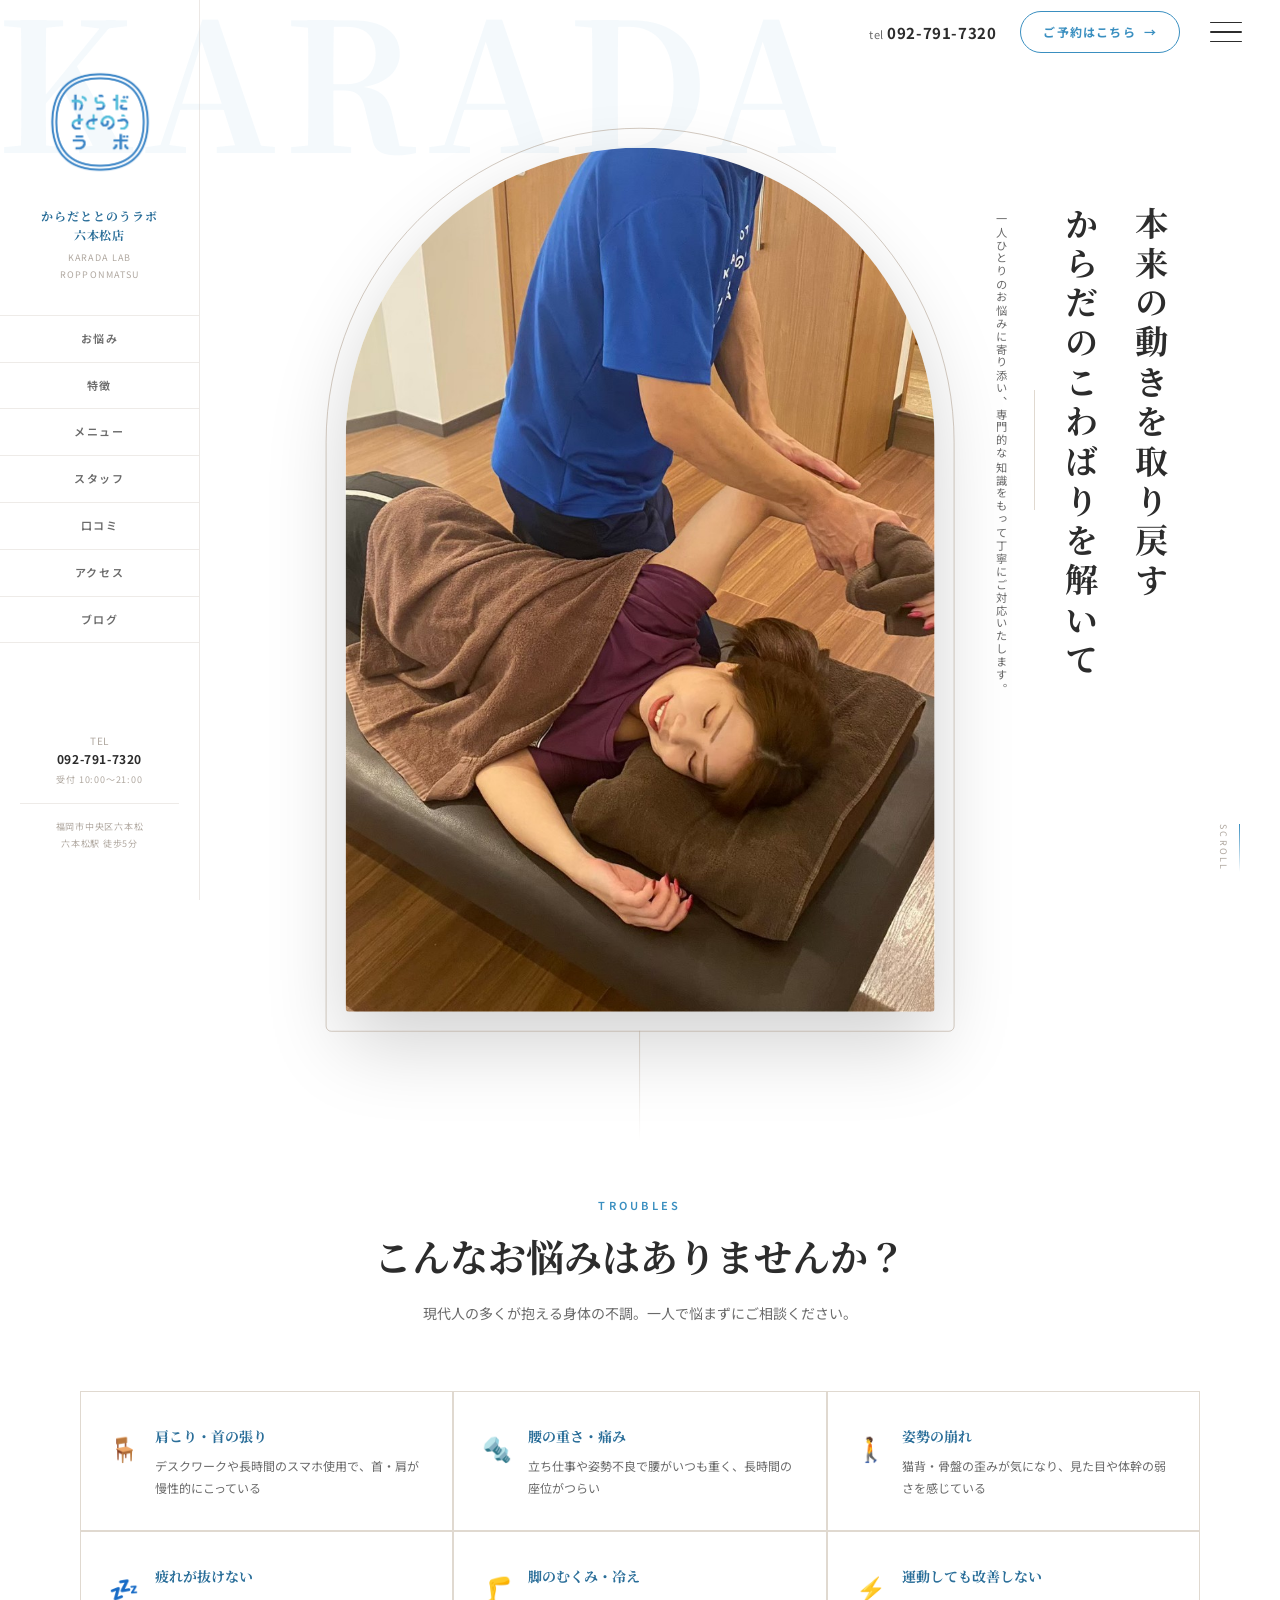
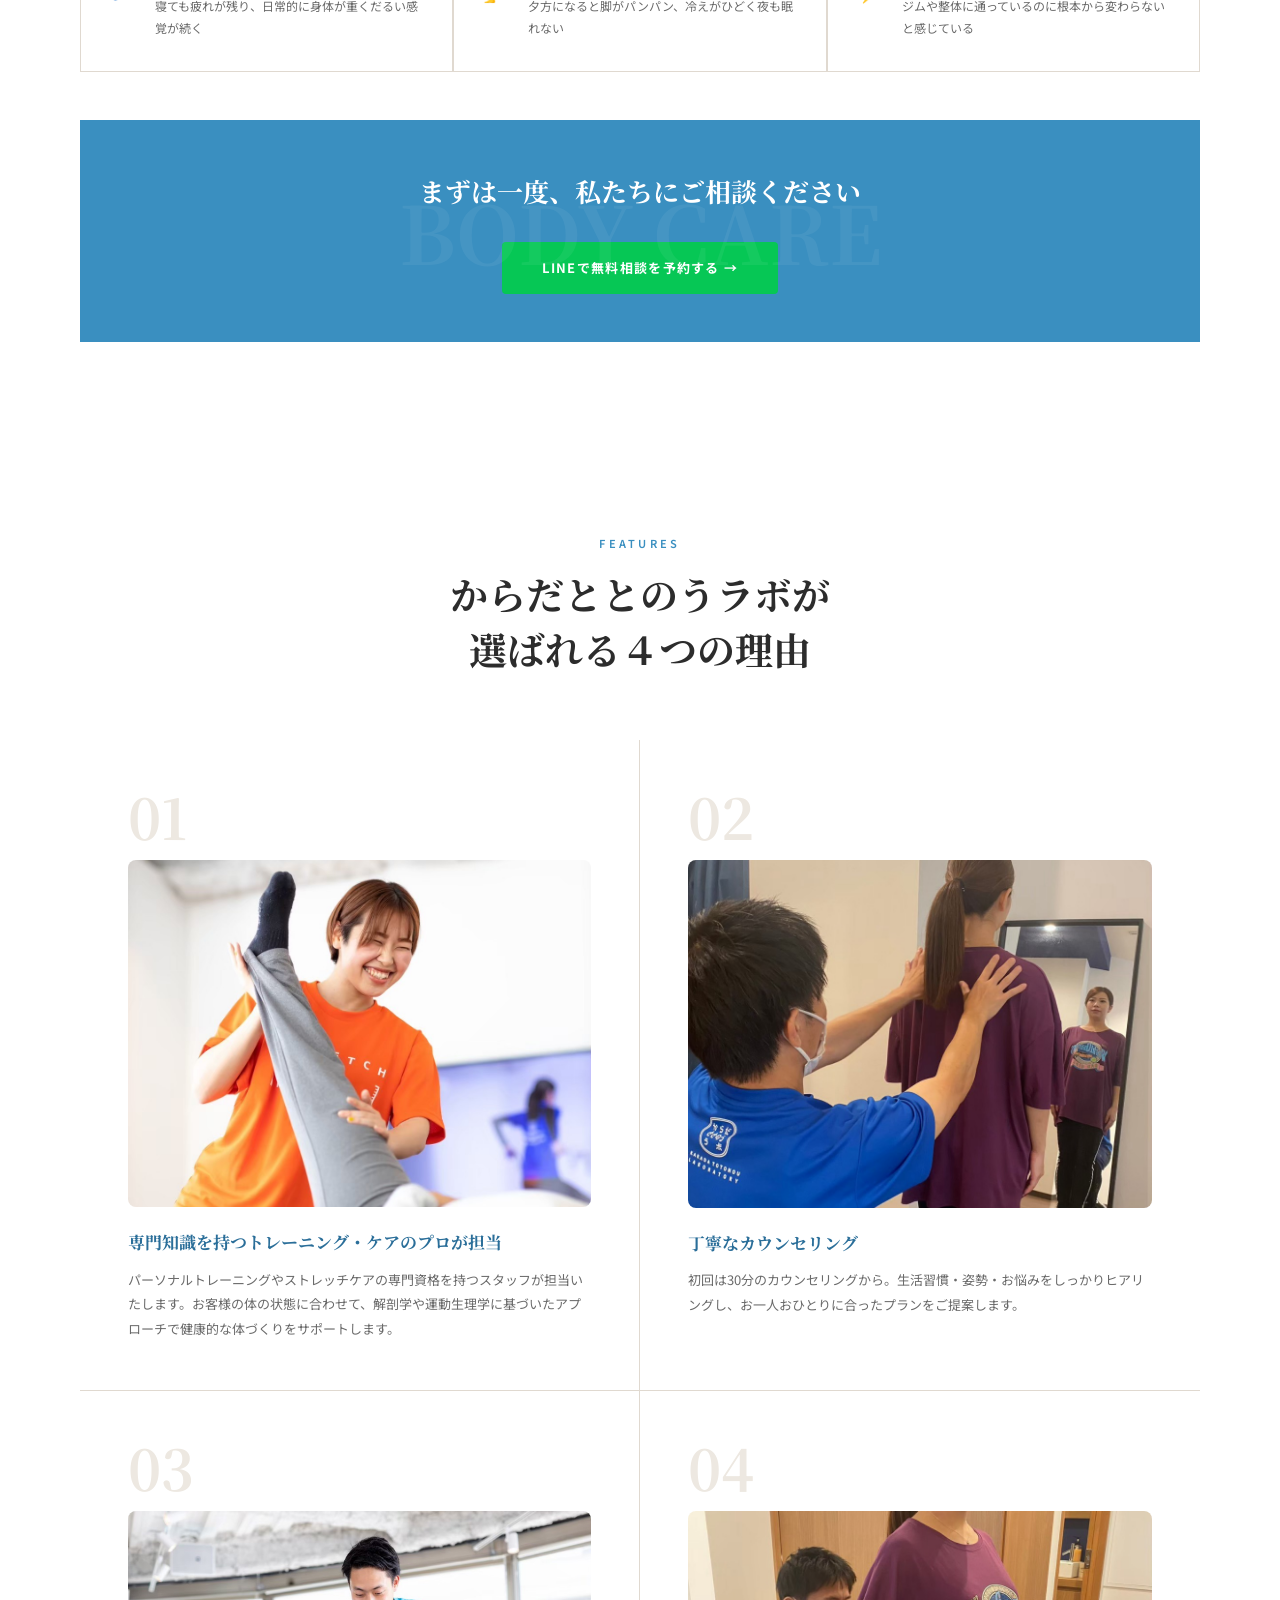
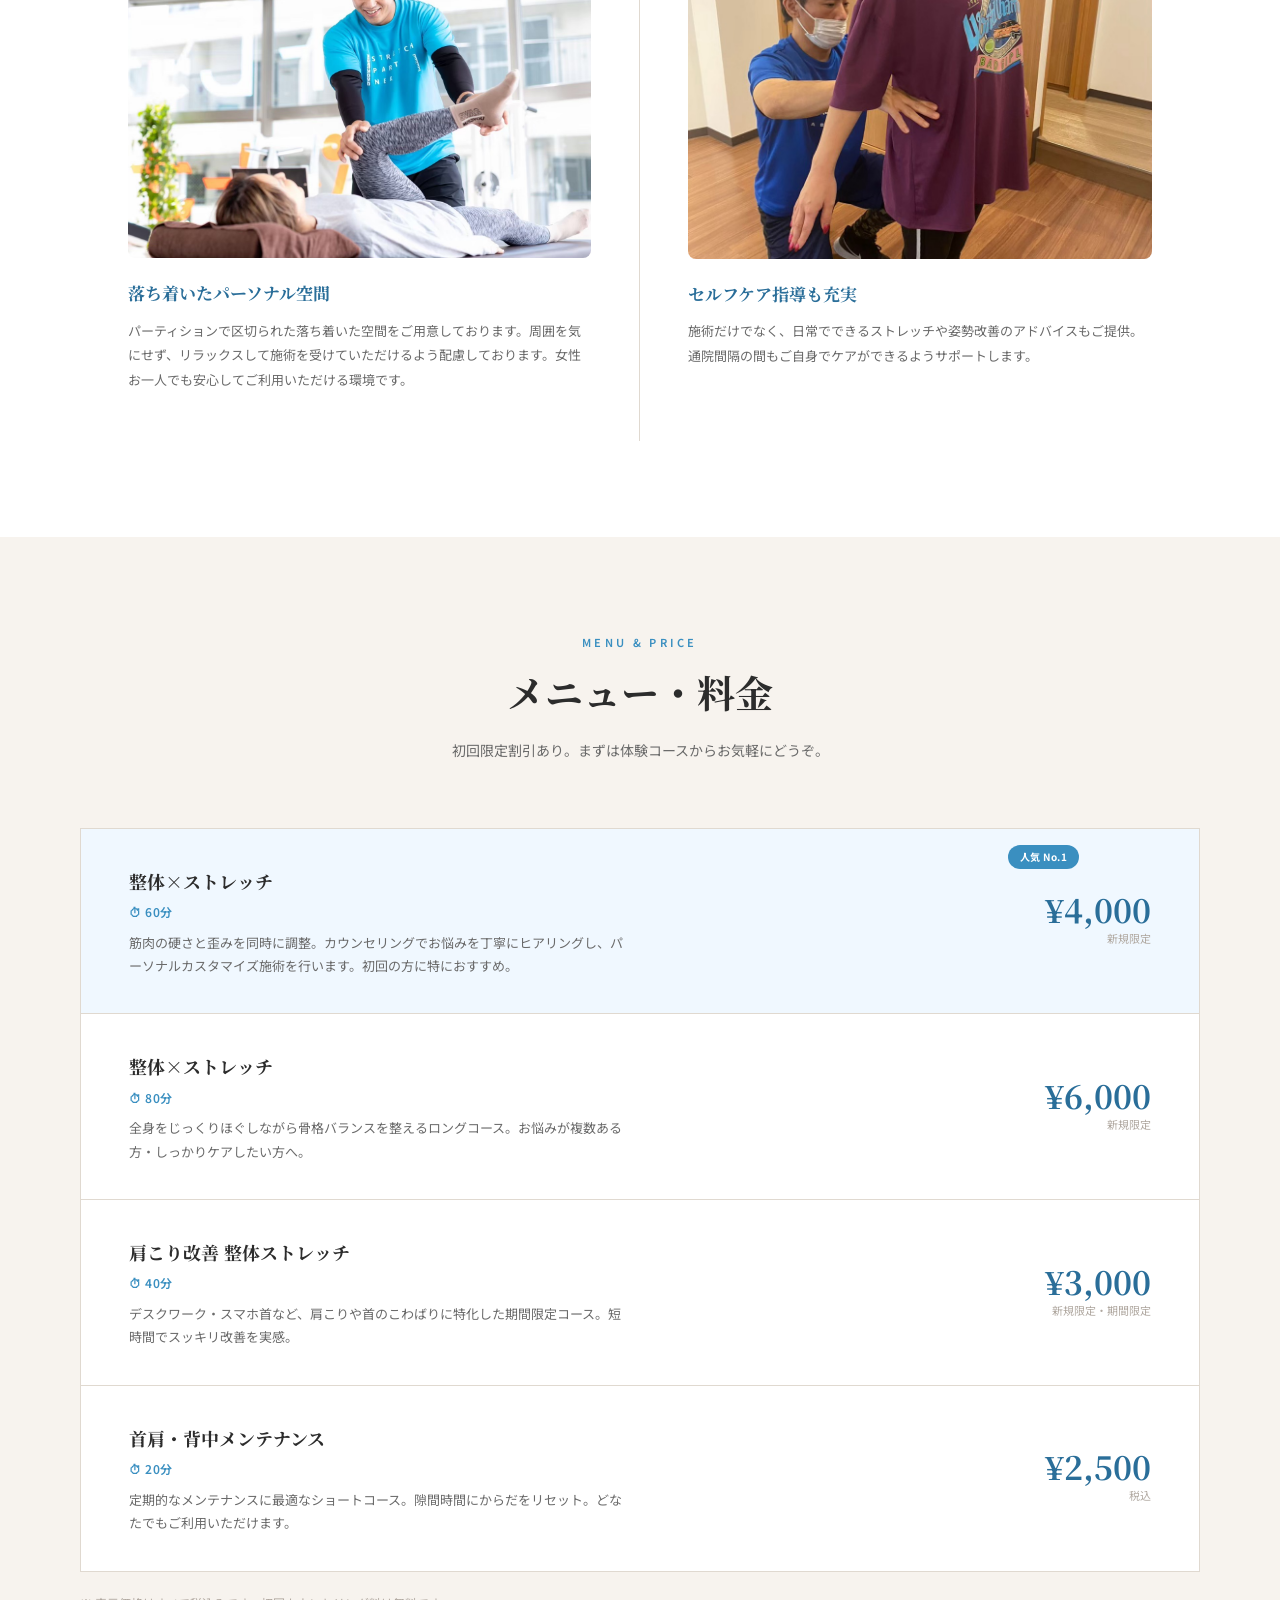
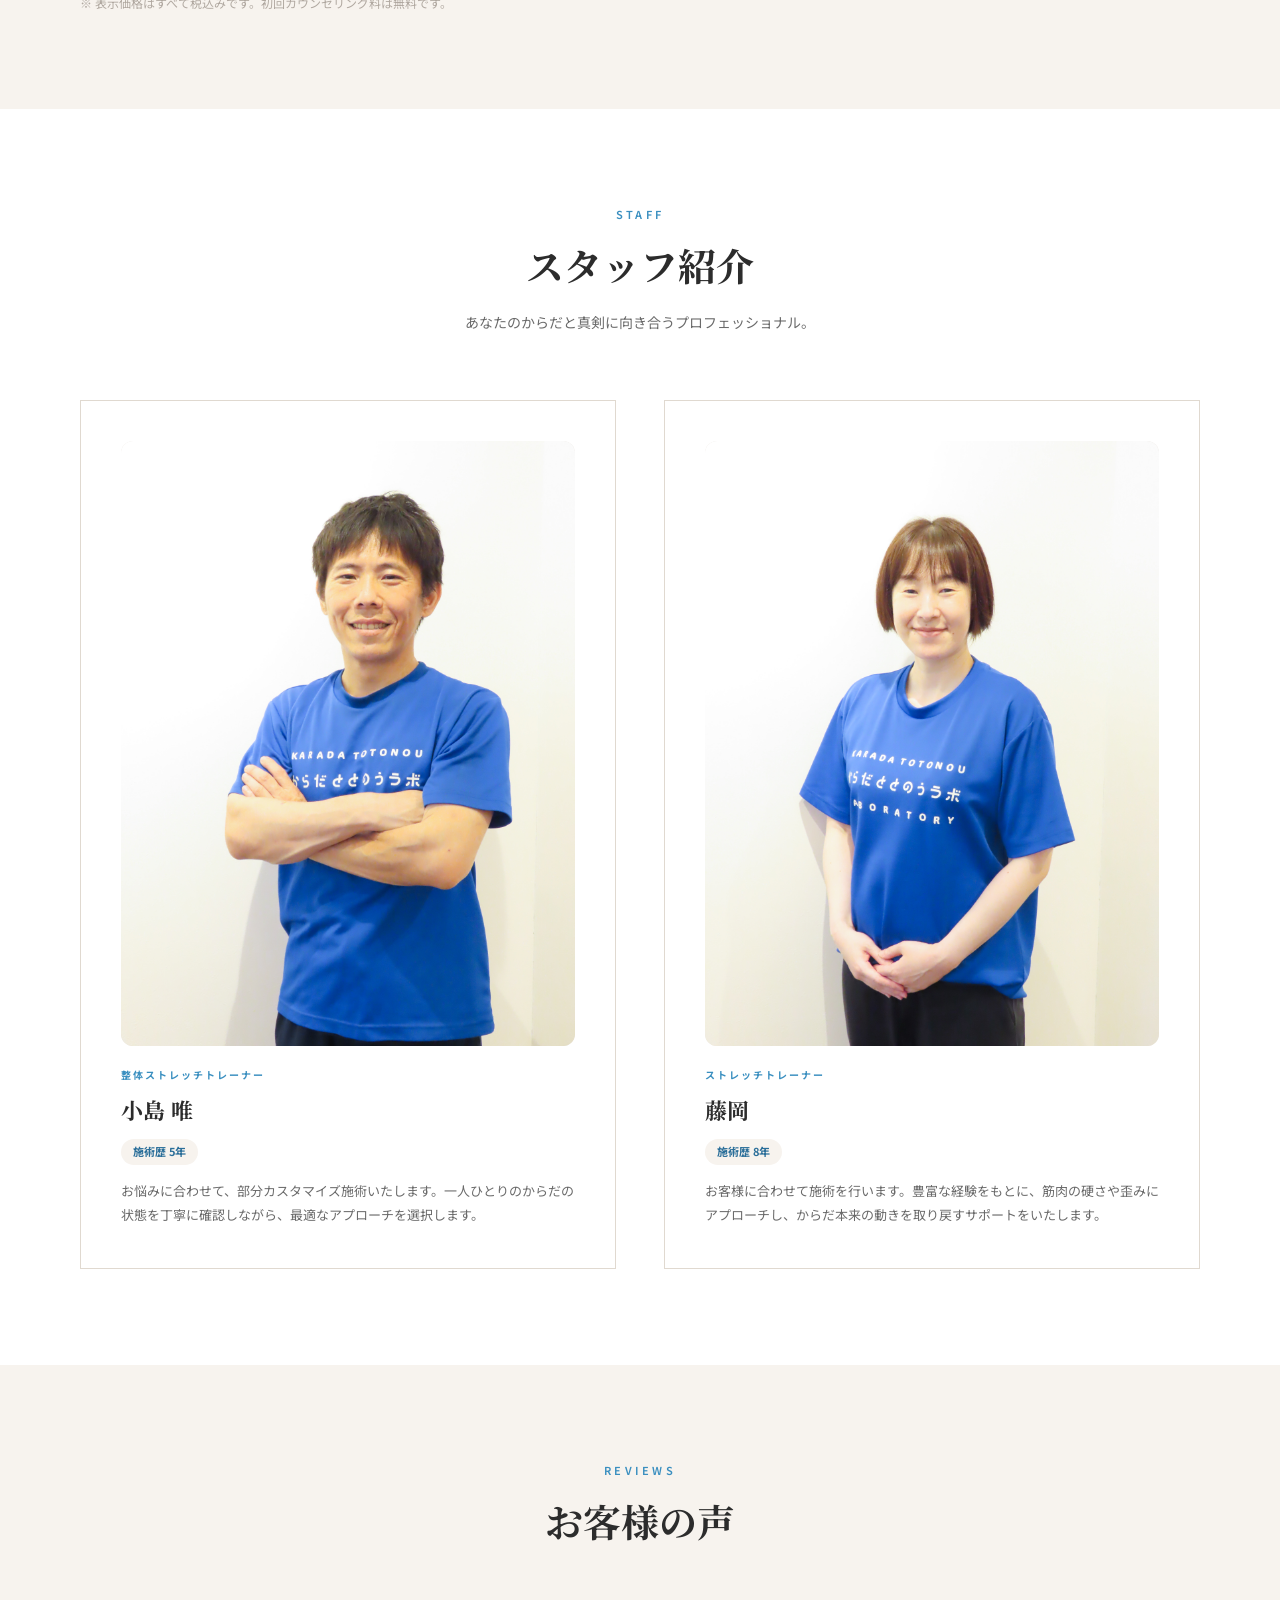
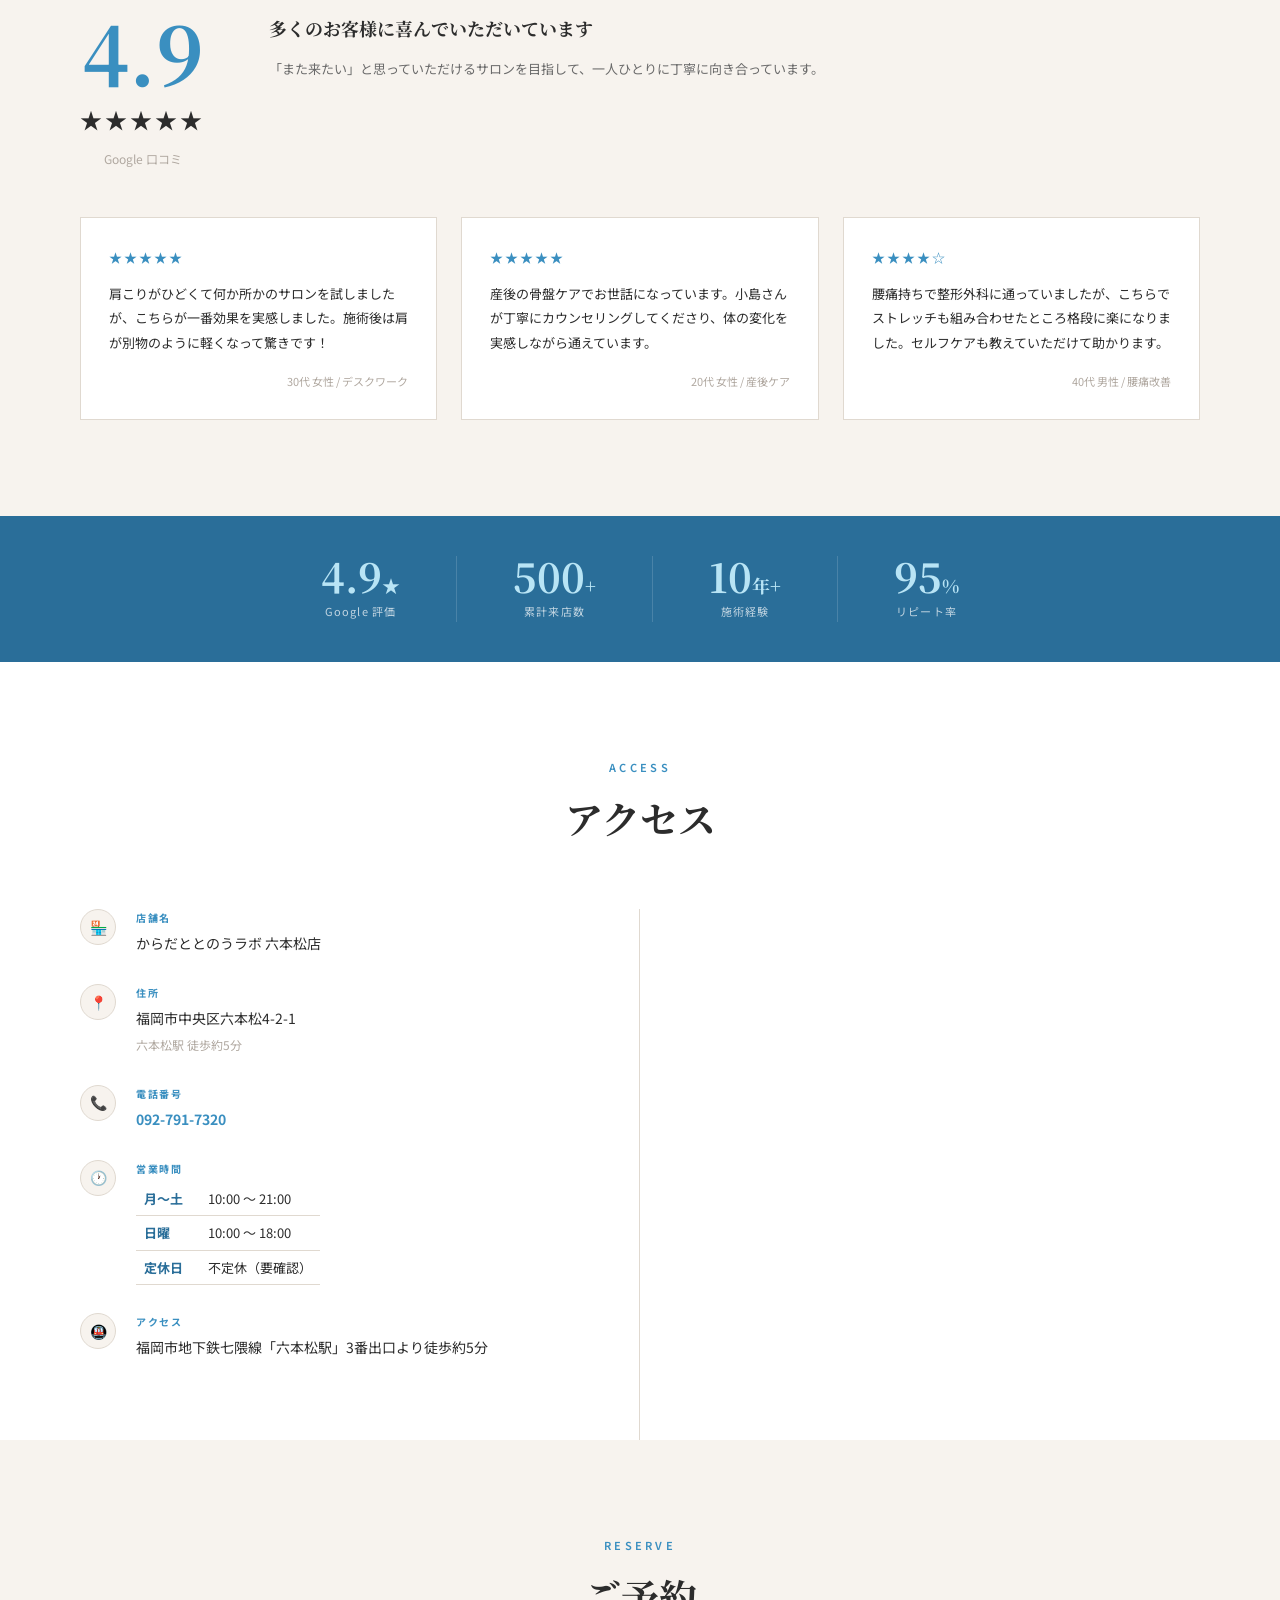
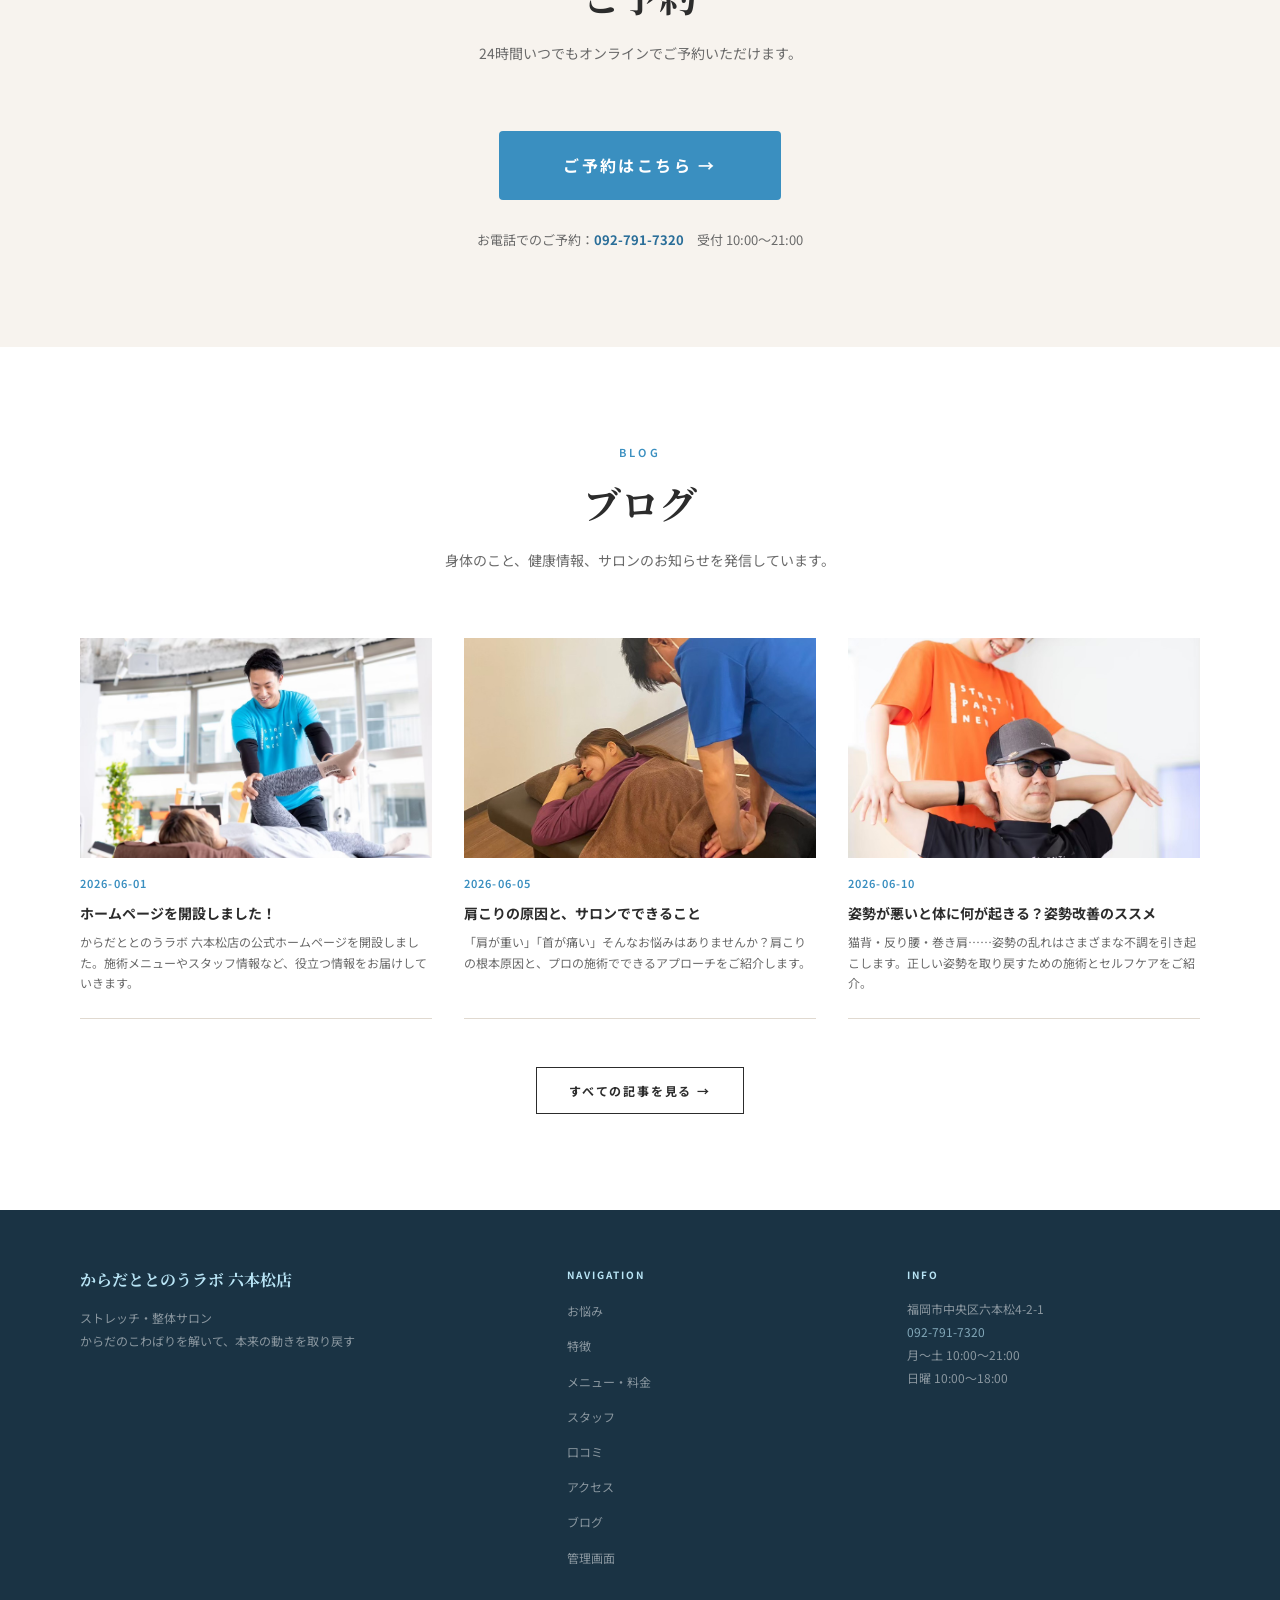
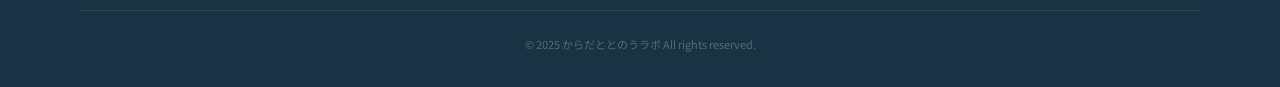
==== commit 2b623815: "全予約ボタンのリンクを直接予約URLに統一 古いhotpepper.jp/kr/slnH000606130/やトップページへの単純リンクを https://beauty.hotpepper.jp/CS" ====
--- a/index.html
+++ b/index.html
@@ -538,7 +538,7 @@
     <p class="section-desc">24時間いつでもオンラインでご予約いただけます。</p>
   </div>
   <div class="reserve-simple reveal">
-    <a href="https://beauty.hotpepper.jp/" target="_blank" rel="noopener" class="reserve-simple-btn">
+    <a href="https://beauty.hotpepper.jp/CSP/kr/reserve/?storeId=H000606130" target="_blank" rel="noopener" class="reserve-simple-btn">
       ご予約はこちら →
     </a>
     <p class="reserve-simple-tel">お電話でのご予約：<a href="tel:092-791-7320">092-791-7320</a>　受付 10:00〜21:00</p>
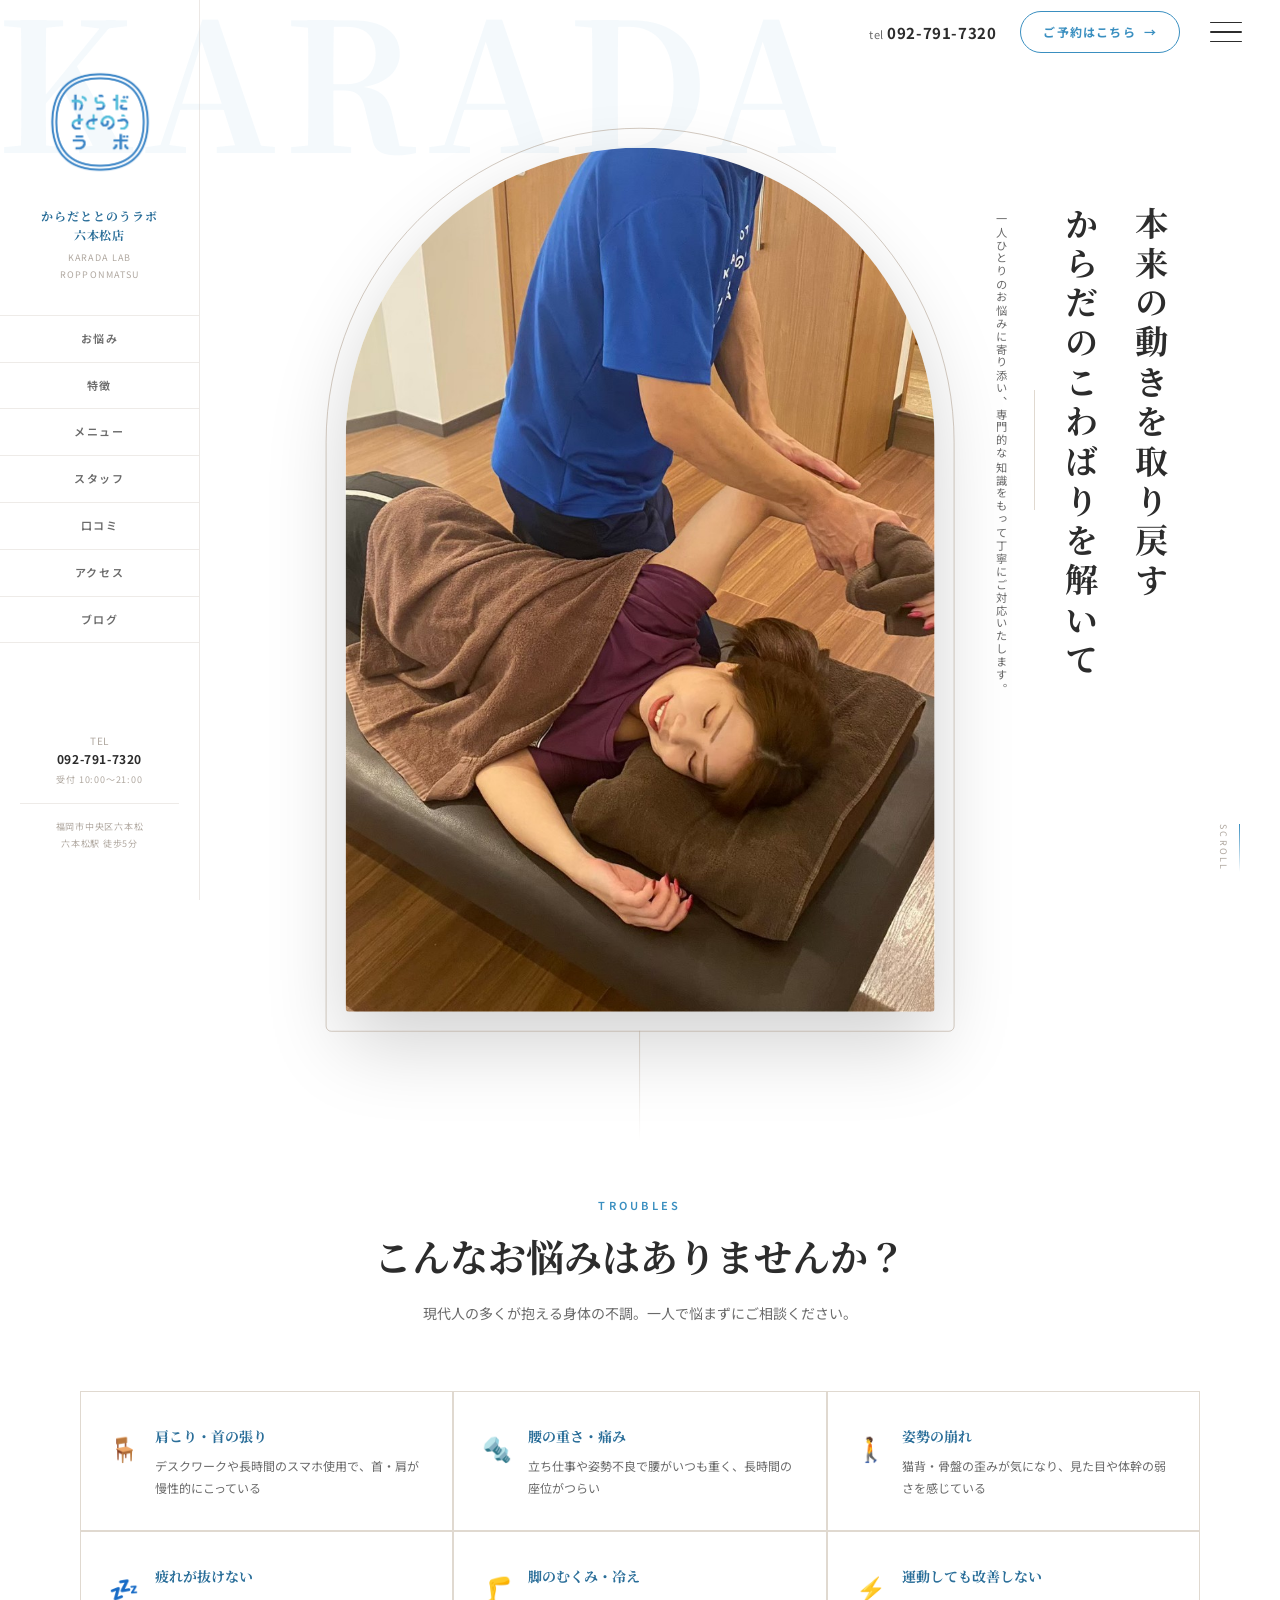
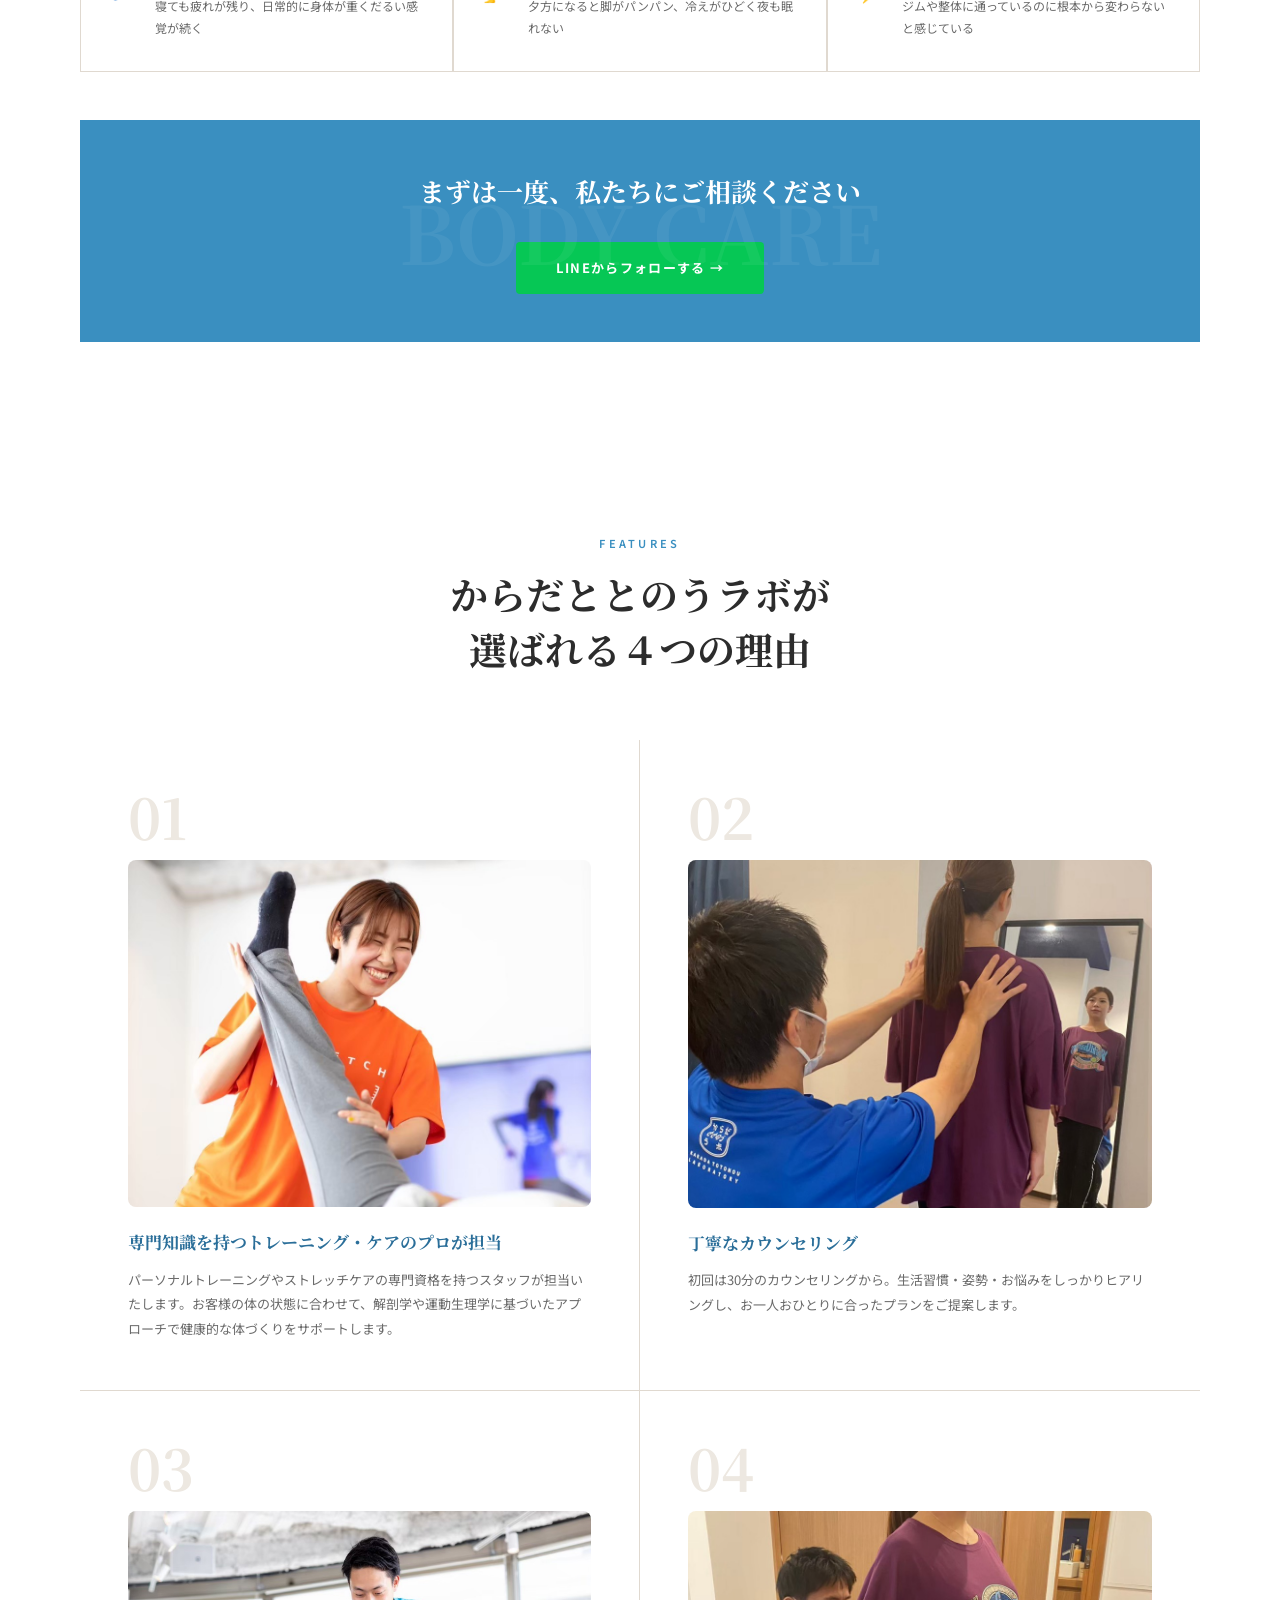
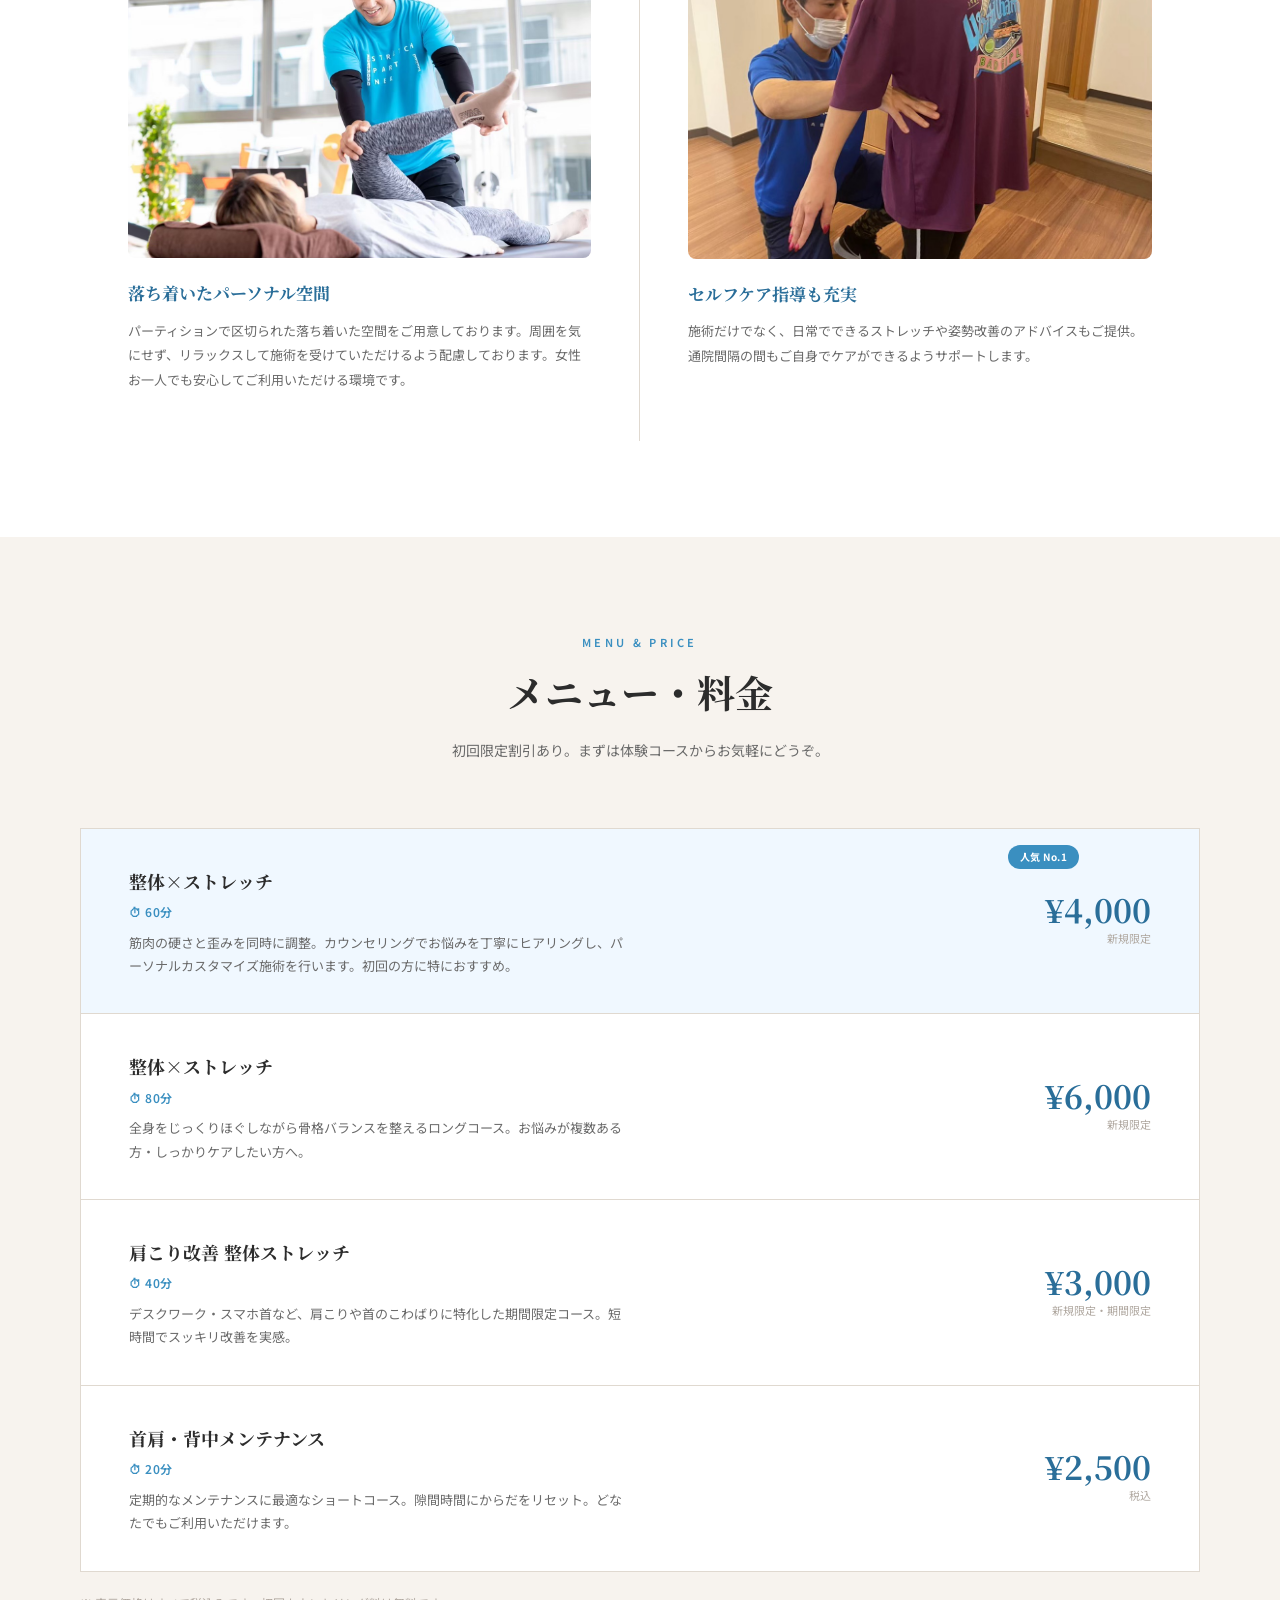
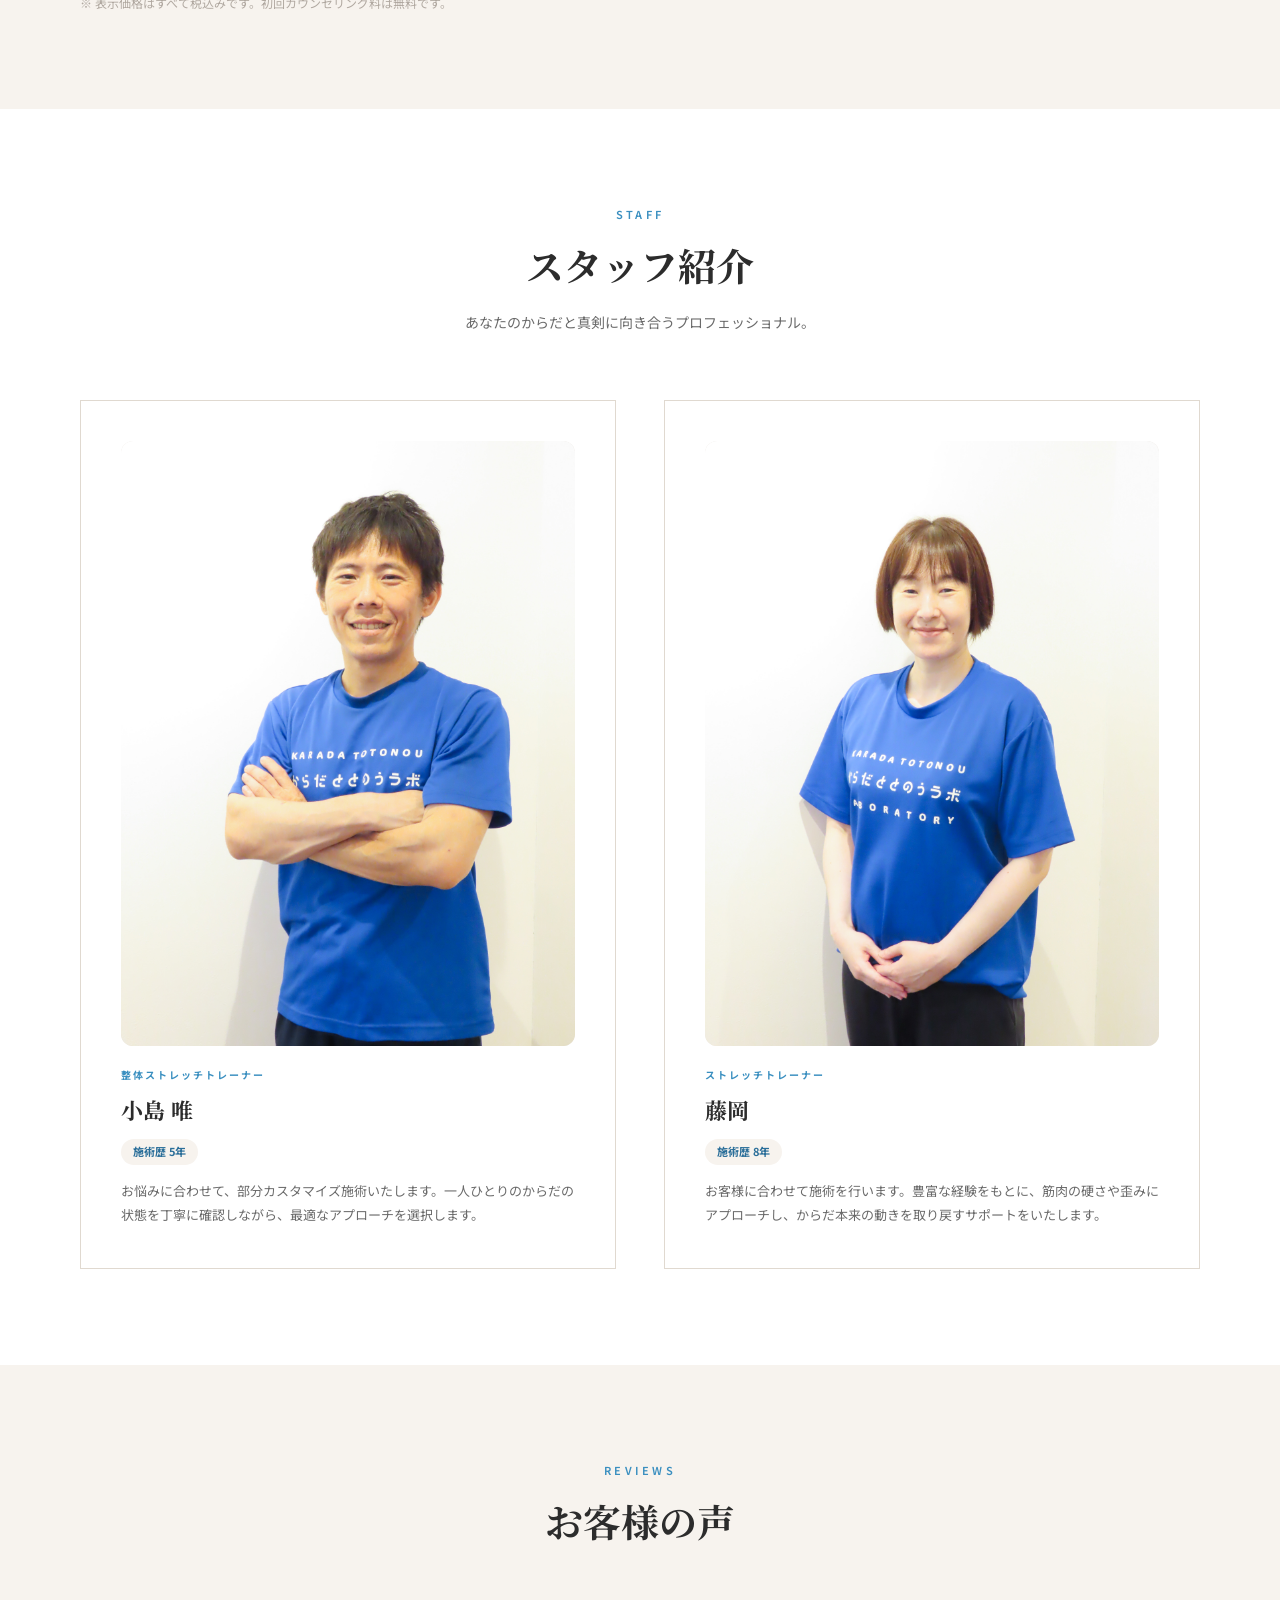
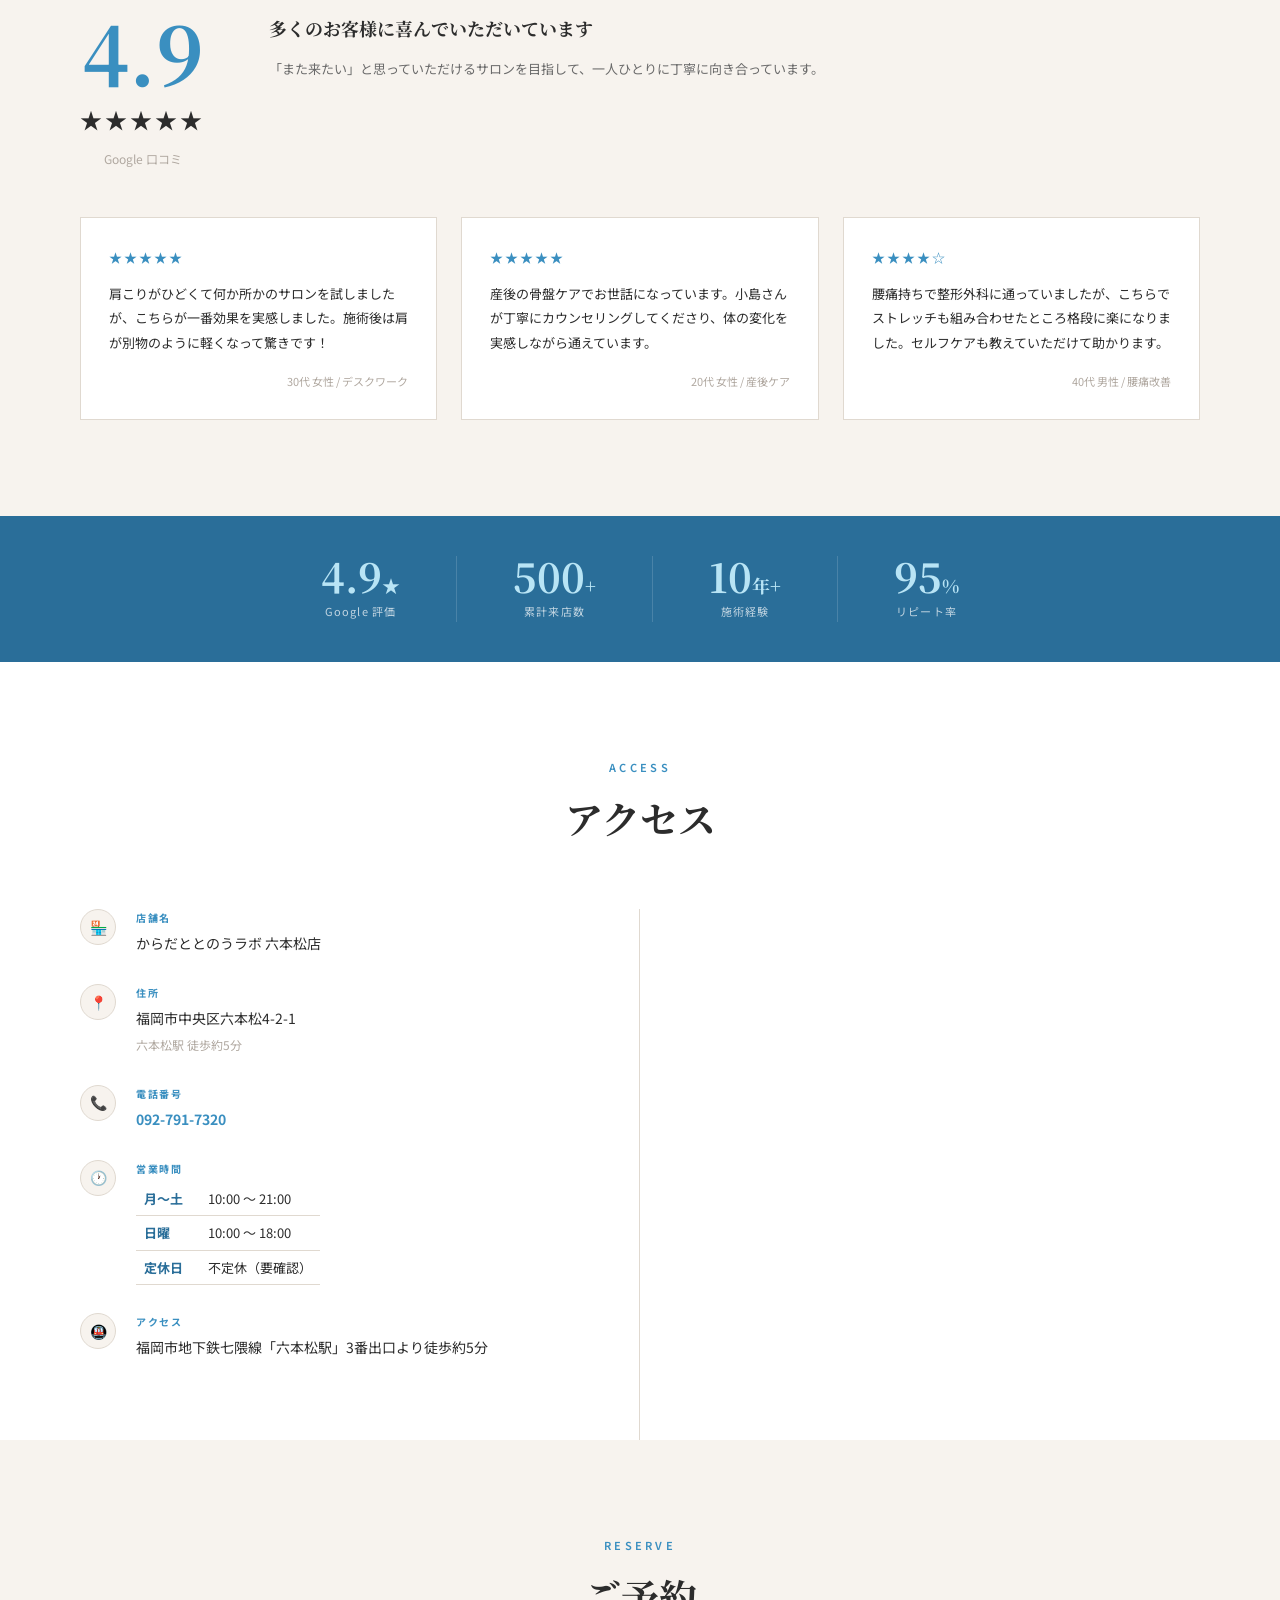
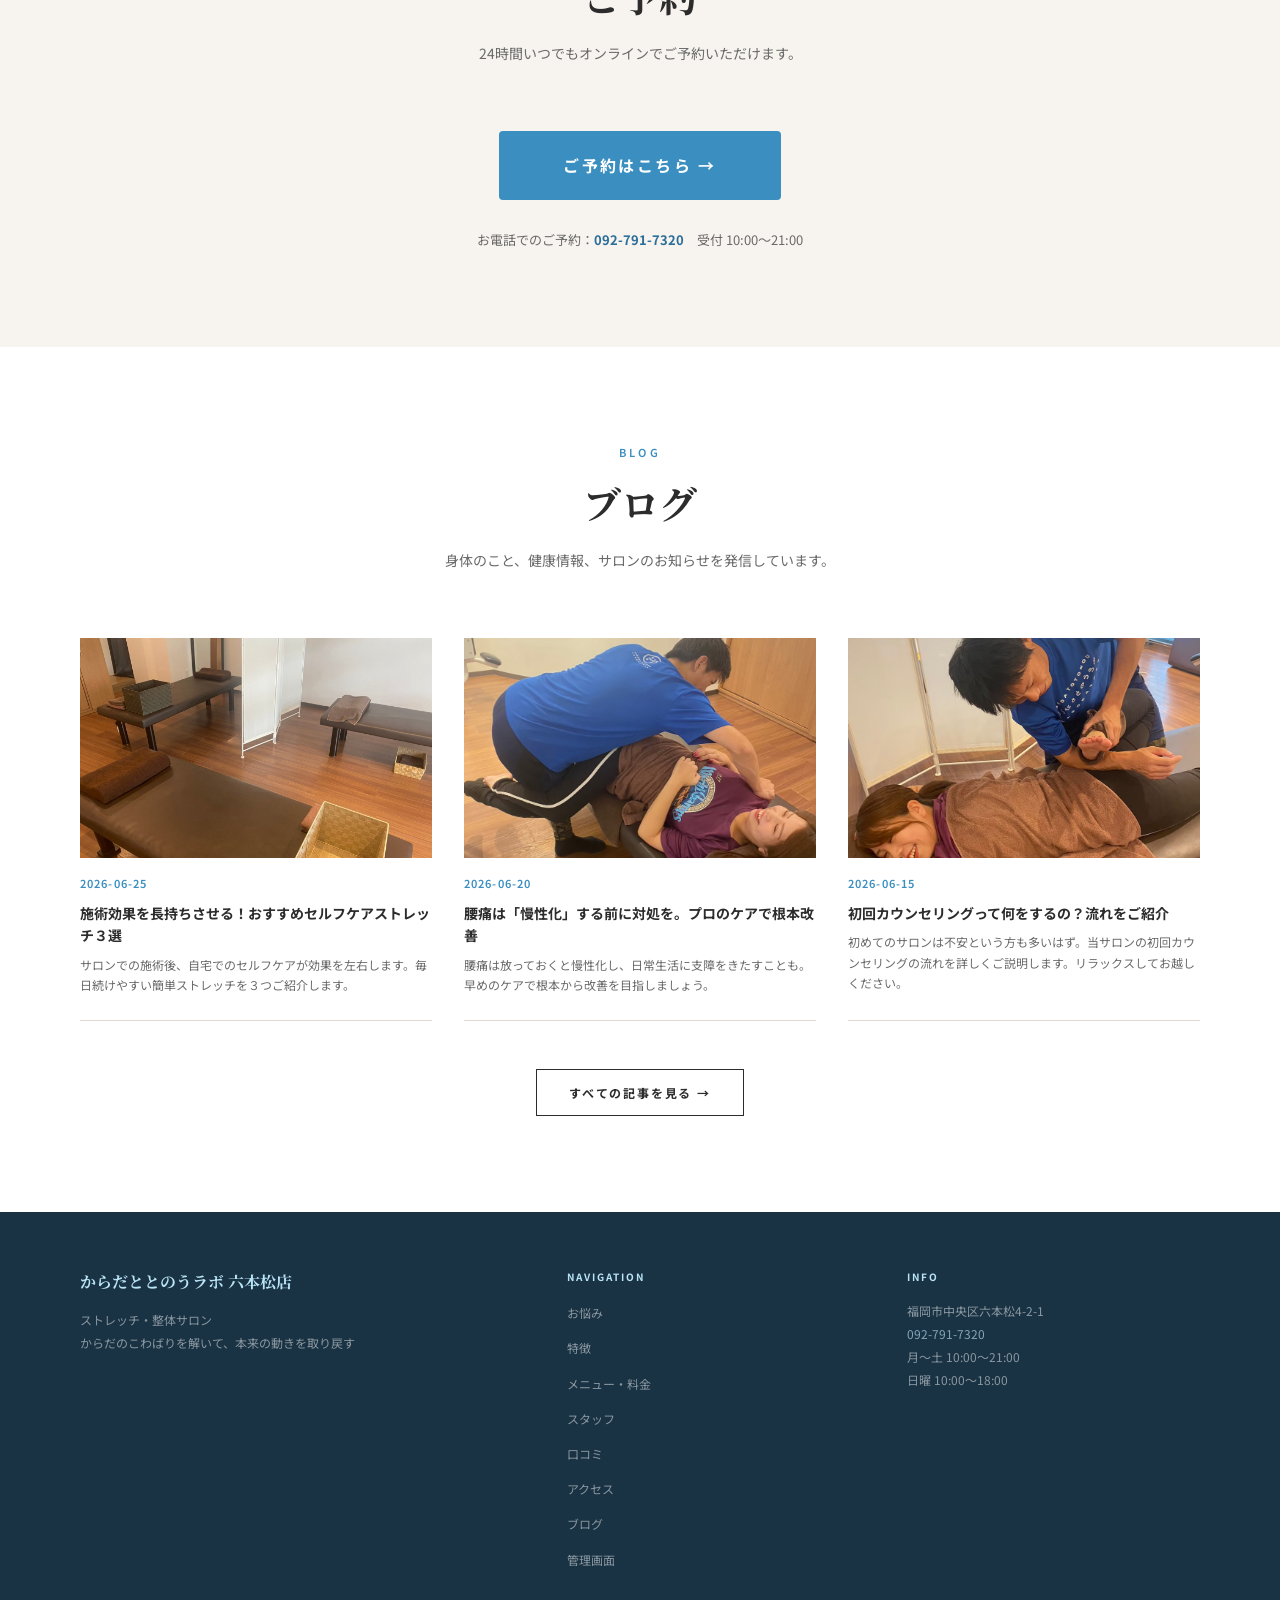
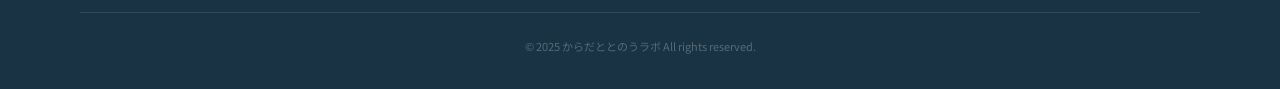
==== commit 4dac3187: "LINE登録ボタンの文言を「LINEからフォローする →」に変更 Co-Authored-By: Claude Sonnet 4.6 <noreply@anthropic.com>" ====
--- a/index.html
+++ b/index.html
@@ -281,7 +281,7 @@
   </div>
   <div class="troubles-cta reveal">
     <p>まずは一度、<br class="sp-br">私たちにご相談ください</p>
-    <a href="https://lin.ee/XEOR9Bi" target="_blank" rel="noopener" class="btn-primary-more btn-line">LINEで無料相談を予約する →</a>
+    <a href="https://lin.ee/XEOR9Bi" target="_blank" rel="noopener" class="btn-primary-more btn-line">LINEからフォローする →</a>
   </div>
 </section>
 
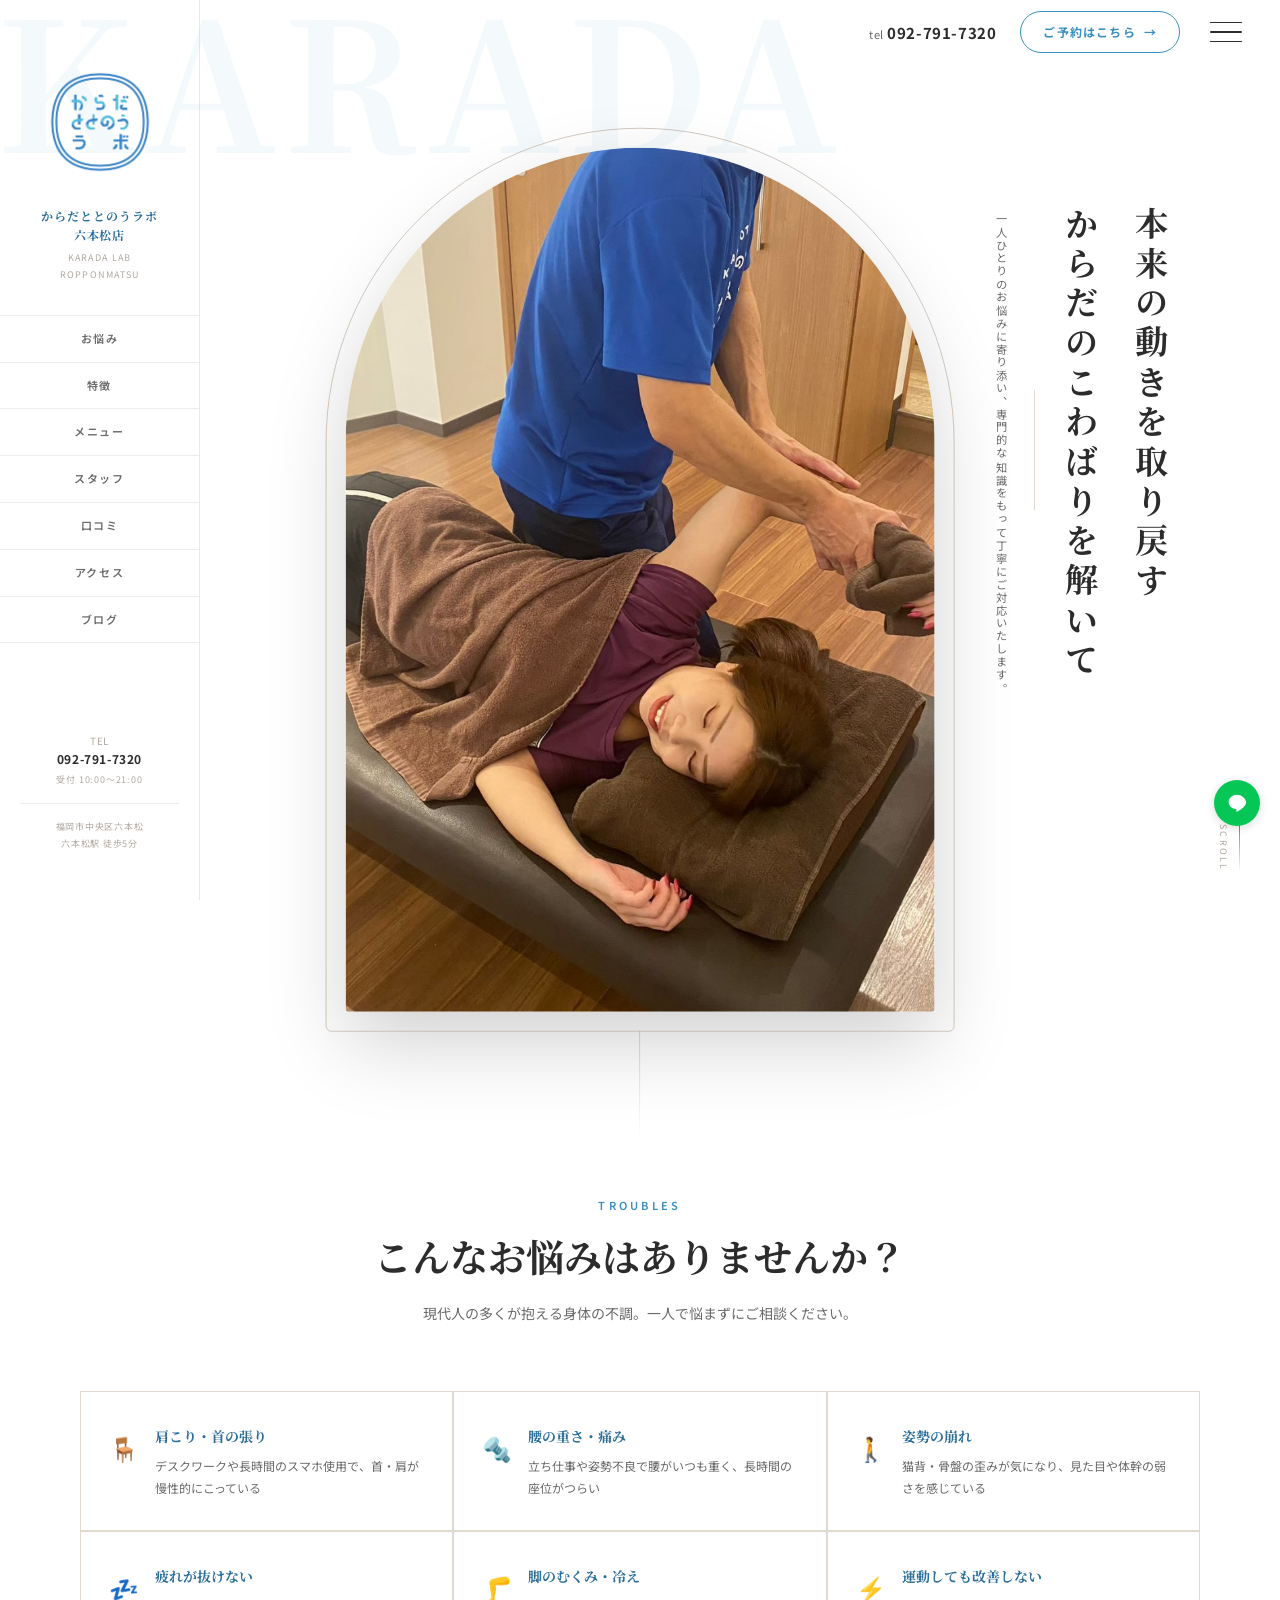
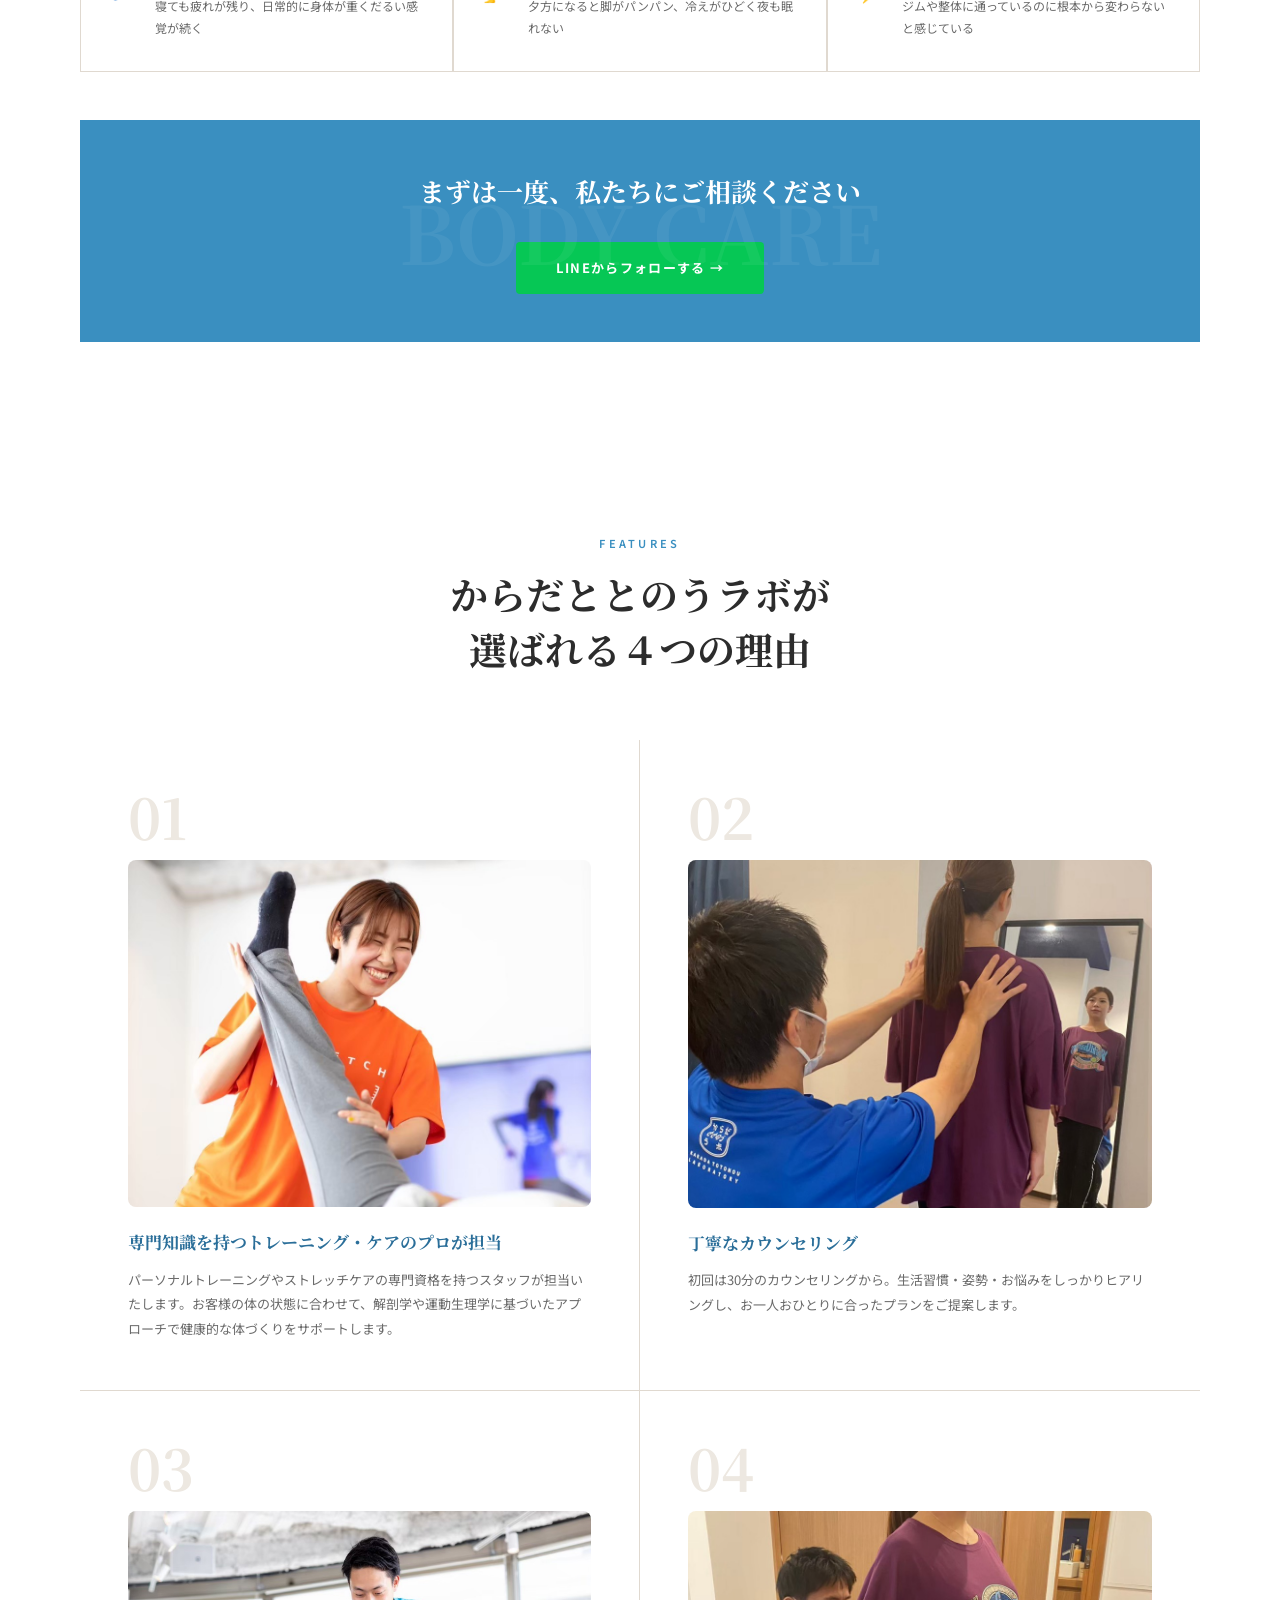
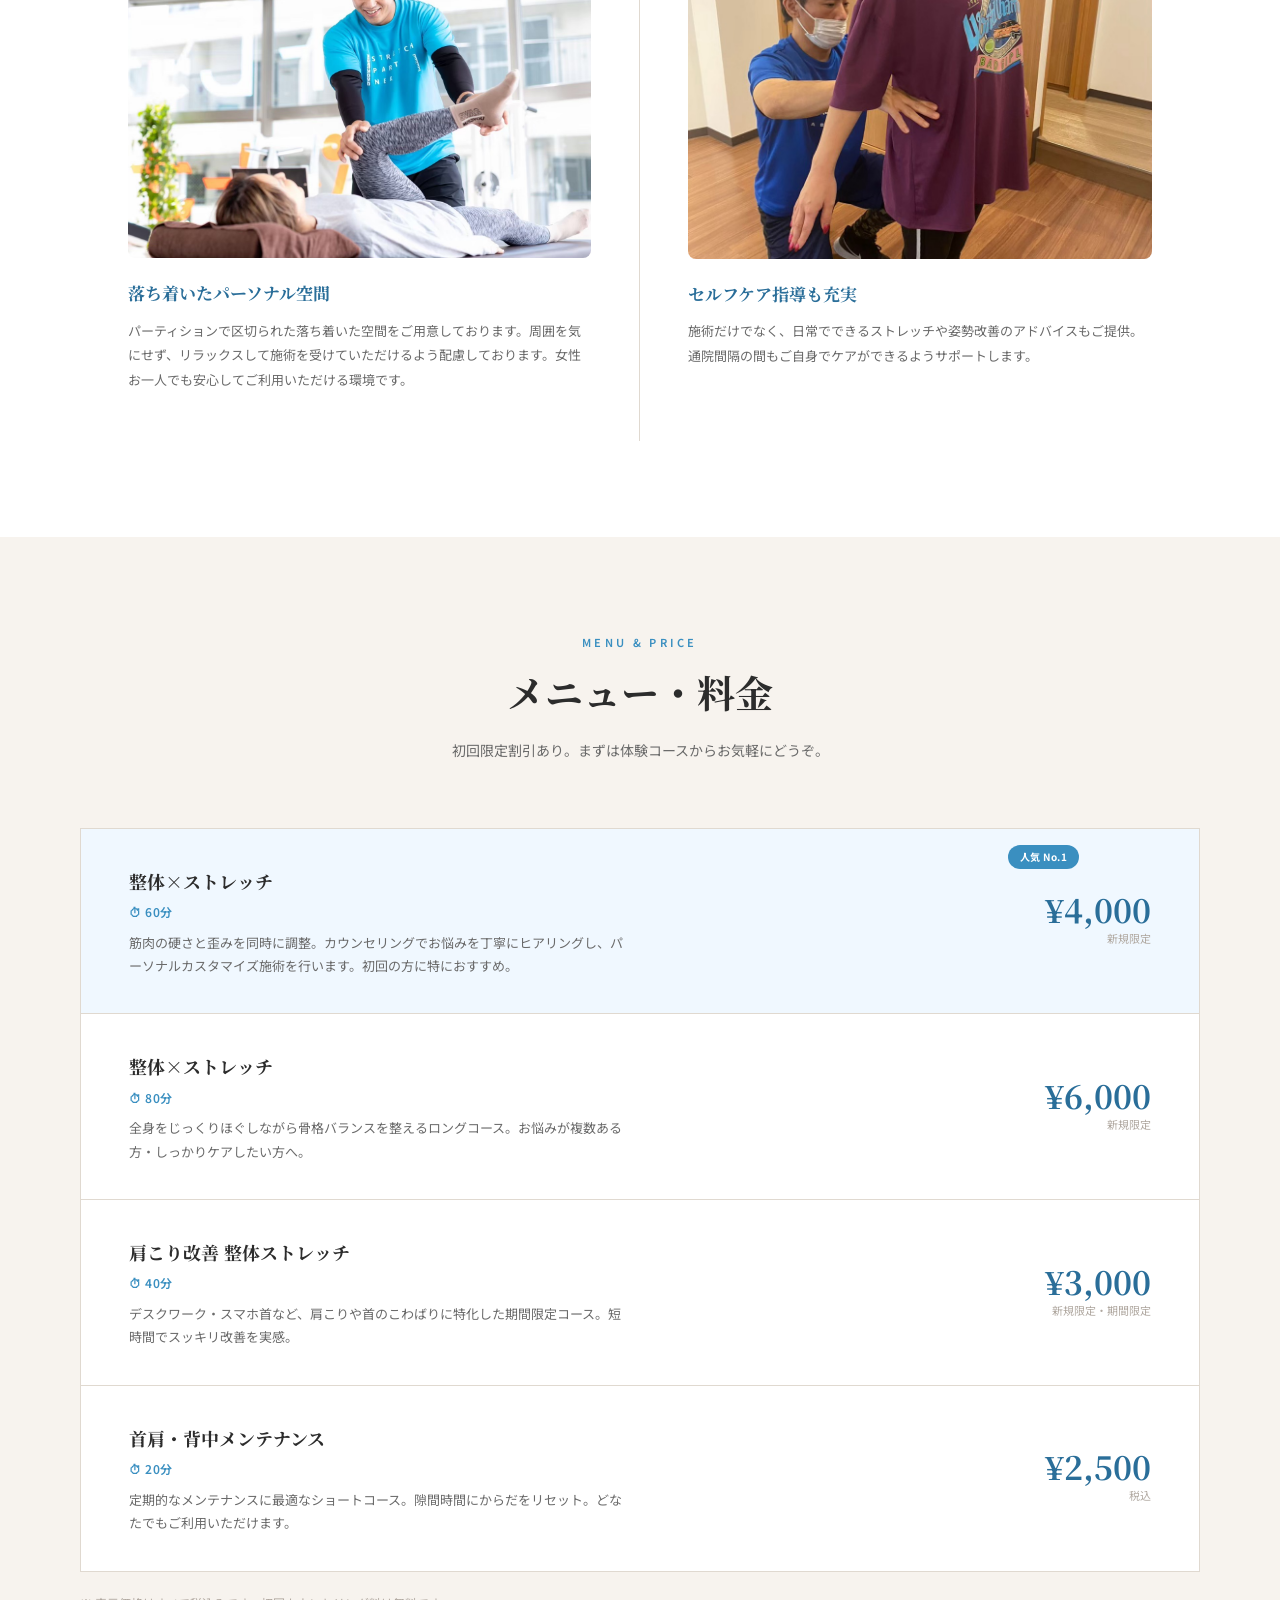
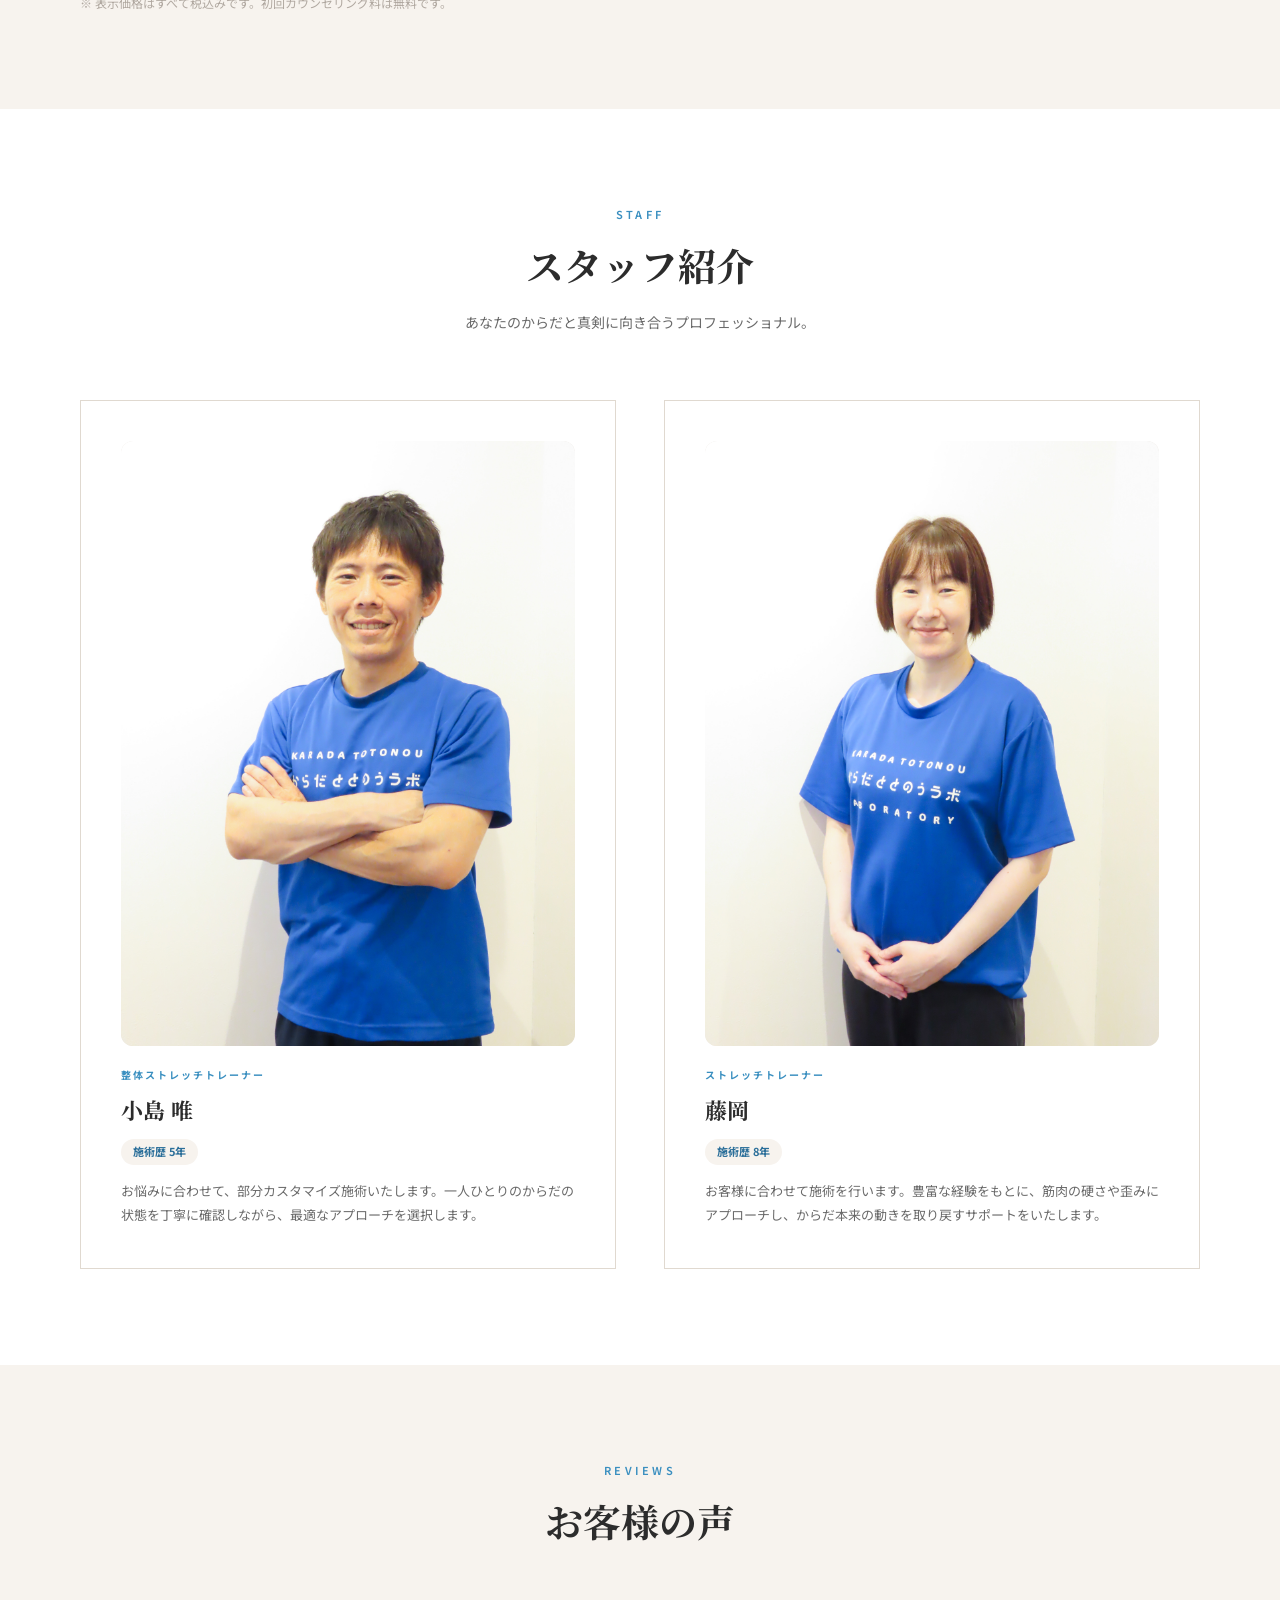
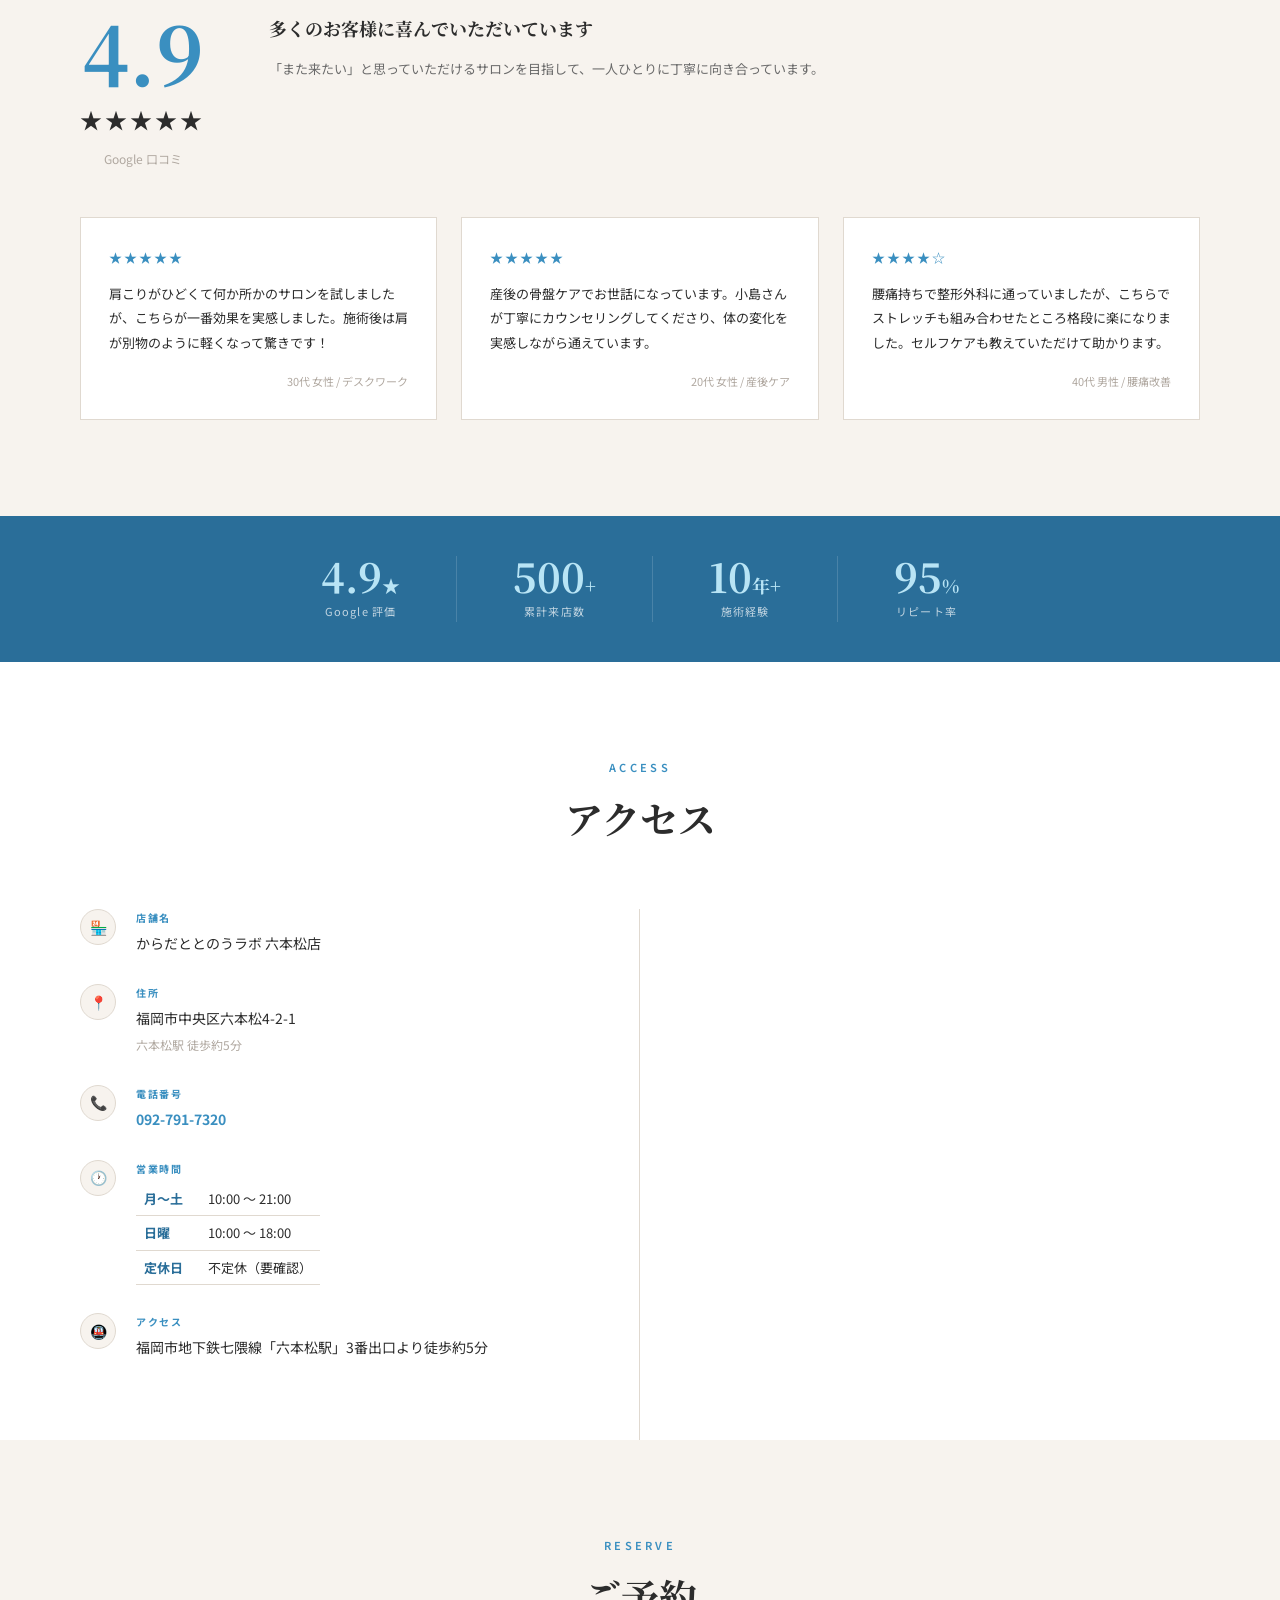
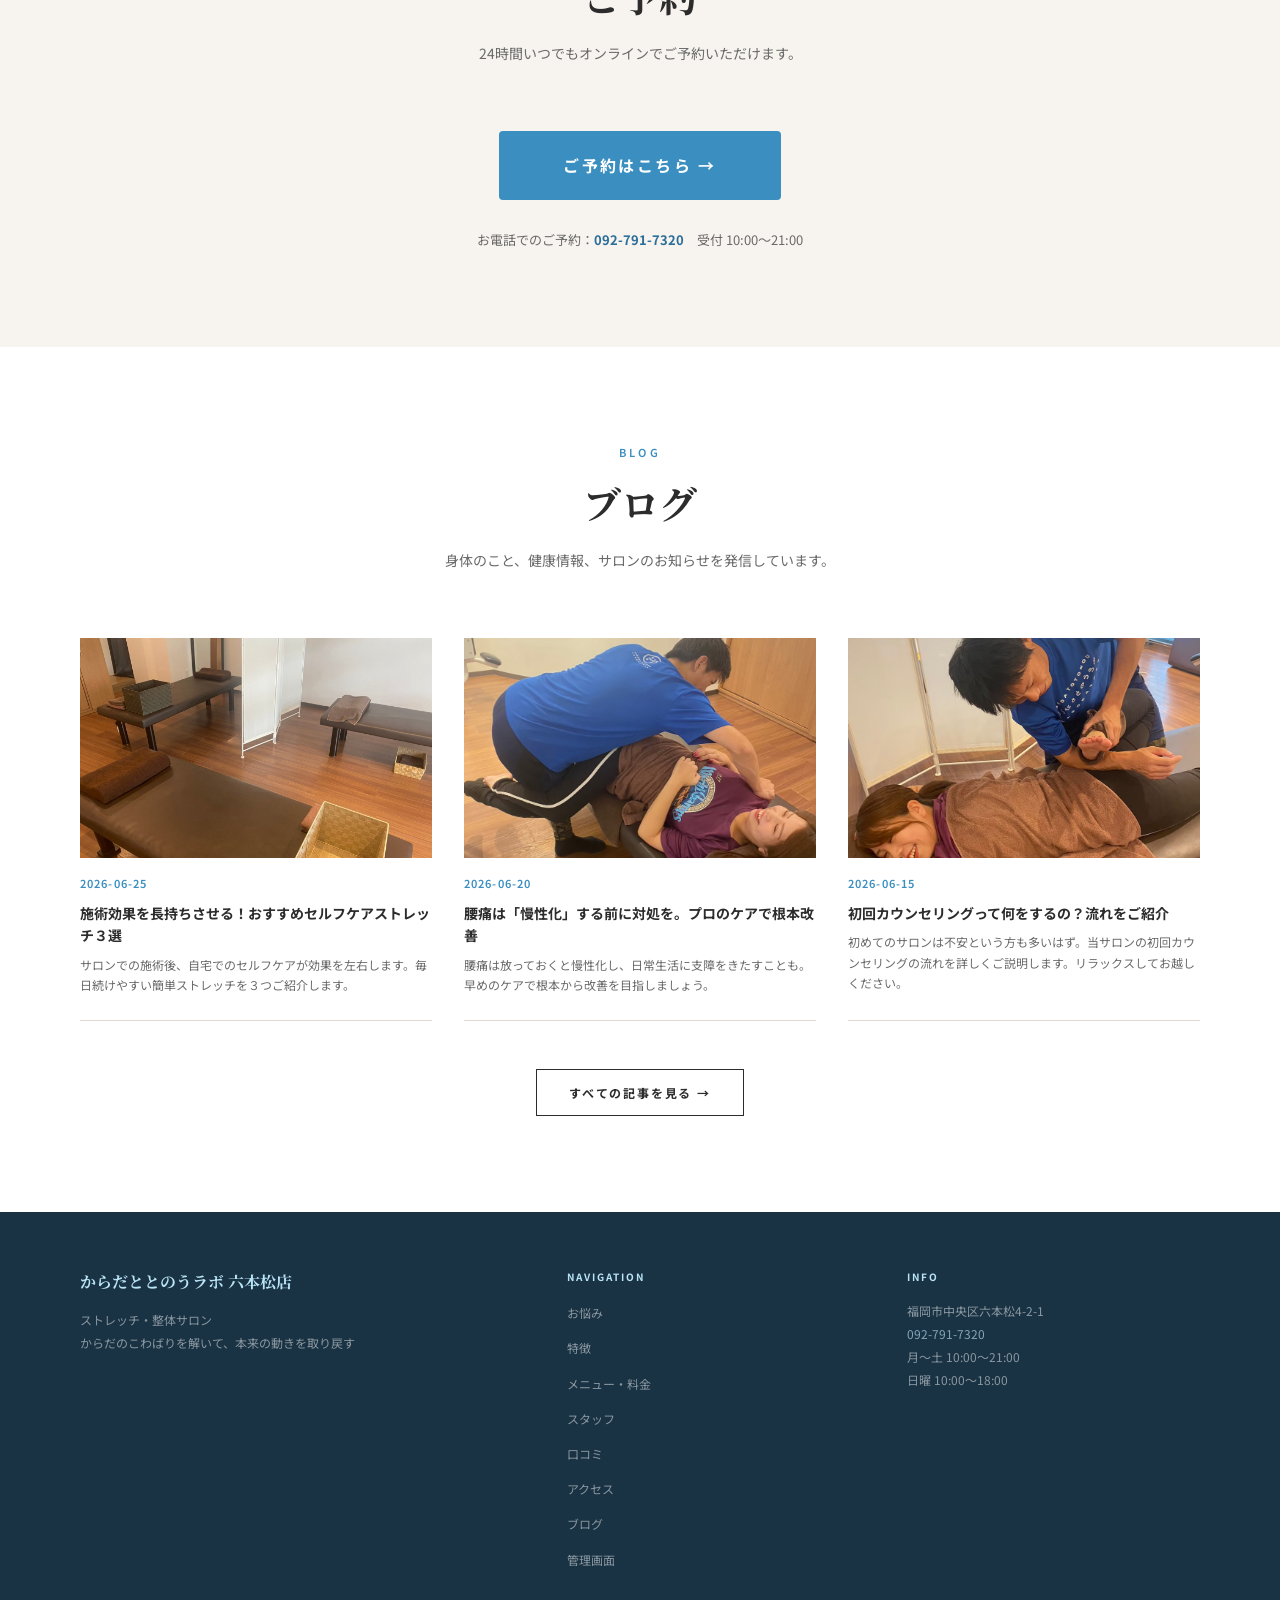
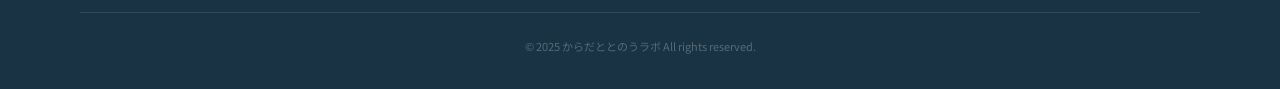
==== commit 2fcb0d6f: "トップに戻るボタンの上にLINE登録フローティングボタンを追加 Co-Authored-By: Claude Sonnet 4.6 <noreply@anthropic.com>" ====
--- a/index.html
+++ b/index.html
@@ -136,7 +136,7 @@
   </div>
   <div class="topbar-right">
     <a href="tel:092-791-7320" class="topbar-tel">tel <strong>092-791-7320</strong></a>
-    <a href="#reserve" class="topbar-reserve-btn">ご予約はこちら <span class="topbar-reserve-arrow">→</span></a>
+    <a href="https://beauty.hotpepper.jp/CSP/kr/reserve/?storeId=H000606130" target="_blank" rel="noopener" class="topbar-reserve-btn">ご予約はこちら <span class="topbar-reserve-arrow">→</span></a>
   </div>
 </header>
 
@@ -599,13 +599,21 @@
 
 <!-- ===== モバイル固定予約ボタン ===== -->
 <div class="sp-reserve-fixed">
-  <a href="#reserve" class="sp-reserve-fixed-btn">
+  <a href="https://beauty.hotpepper.jp/CSP/kr/reserve/?storeId=H000606130" target="_blank" rel="noopener" class="sp-reserve-fixed-btn">
     <svg xmlns="http://www.w3.org/2000/svg" width="20" height="20" viewBox="0 0 24 24" fill="none" stroke="currentColor" stroke-width="1.8" stroke-linecap="round" stroke-linejoin="round"><rect x="2" y="3" width="20" height="14" rx="2"/><path d="M8 21h8M12 17v4"/></svg>
     ご予約はこちら
   </a>
 </div>
 
 
+<!-- LINE登録フローティングボタン -->
+<a href="https://lin.ee/XEOR9Bi" target="_blank" rel="noopener" id="line-float-btn" aria-label="LINE登録はこちら">
+  <span class="line-float-icon">
+    <svg xmlns="http://www.w3.org/2000/svg" width="20" height="20" viewBox="0 0 24 24" fill="currentColor"><path d="M12 2C6.5 2 2 5.9 2 10.7c0 4.3 3.6 7.9 8.4 8.6.3.1.8.2.9.5.1.3.1.7 0 1l-.1 1c-.1.3-.2 1 .9.6s6-3.5 8.2-6c1.5-1.7 2.7-3.6 2.7-5.7C22 5.9 17.5 2 12 2z"/></svg>
+  </span>
+  <span class="line-float-label">LINE登録<br>はこちら</span>
+</a>
+
 <!-- ページトップ -->
 <button id="page-top" aria-label="ページトップへ戻る">
   <svg xmlns="http://www.w3.org/2000/svg" width="16" height="16" viewBox="0 0 24 24" fill="currentColor"><path d="M12 4l10 16H2z"/></svg>
--- a/style.css
+++ b/style.css
@@ -568,6 +568,23 @@
 #page-top.visible { opacity: 1; visibility: visible; }
 #page-top:hover { background: var(--primary-dark); }
 
+#line-float-btn {
+  position: fixed;
+  bottom: 74px; right: 20px;
+  width: 46px; height: 46px;
+  background: #06C755;
+  color: #fff;
+  border-radius: 50%;
+  z-index: 9001;
+  display: flex; align-items: center; justify-content: center;
+  box-shadow: 0 2px 10px rgba(0,0,0,0.15);
+  transition: var(--transition);
+  text-decoration: none;
+}
+#line-float-btn:hover { background: #05a848; transform: scale(1.05); }
+.line-float-icon { display: flex; }
+.line-float-label { display: none; }
+
 /* ===========================
    CONTENT SECTIONS
 =========================== */
@@ -1062,7 +1079,7 @@
   /* その他グリッド系 */
   .features-wrap { grid-template-columns: 1fr; }
   .feature-item { border: none; }
-  .btn-primary-more { font-size: 17px; padding: 16px 40px; }
+  .btn-primary-more { font-size: 17px; padding: 16px 24px; white-space: nowrap; }
   .troubles-grid { grid-template-columns: 1fr 1fr; }
   .staff-grid { grid-template-columns: 1fr; }
   .reviews-grid { grid-template-columns: 1fr; }
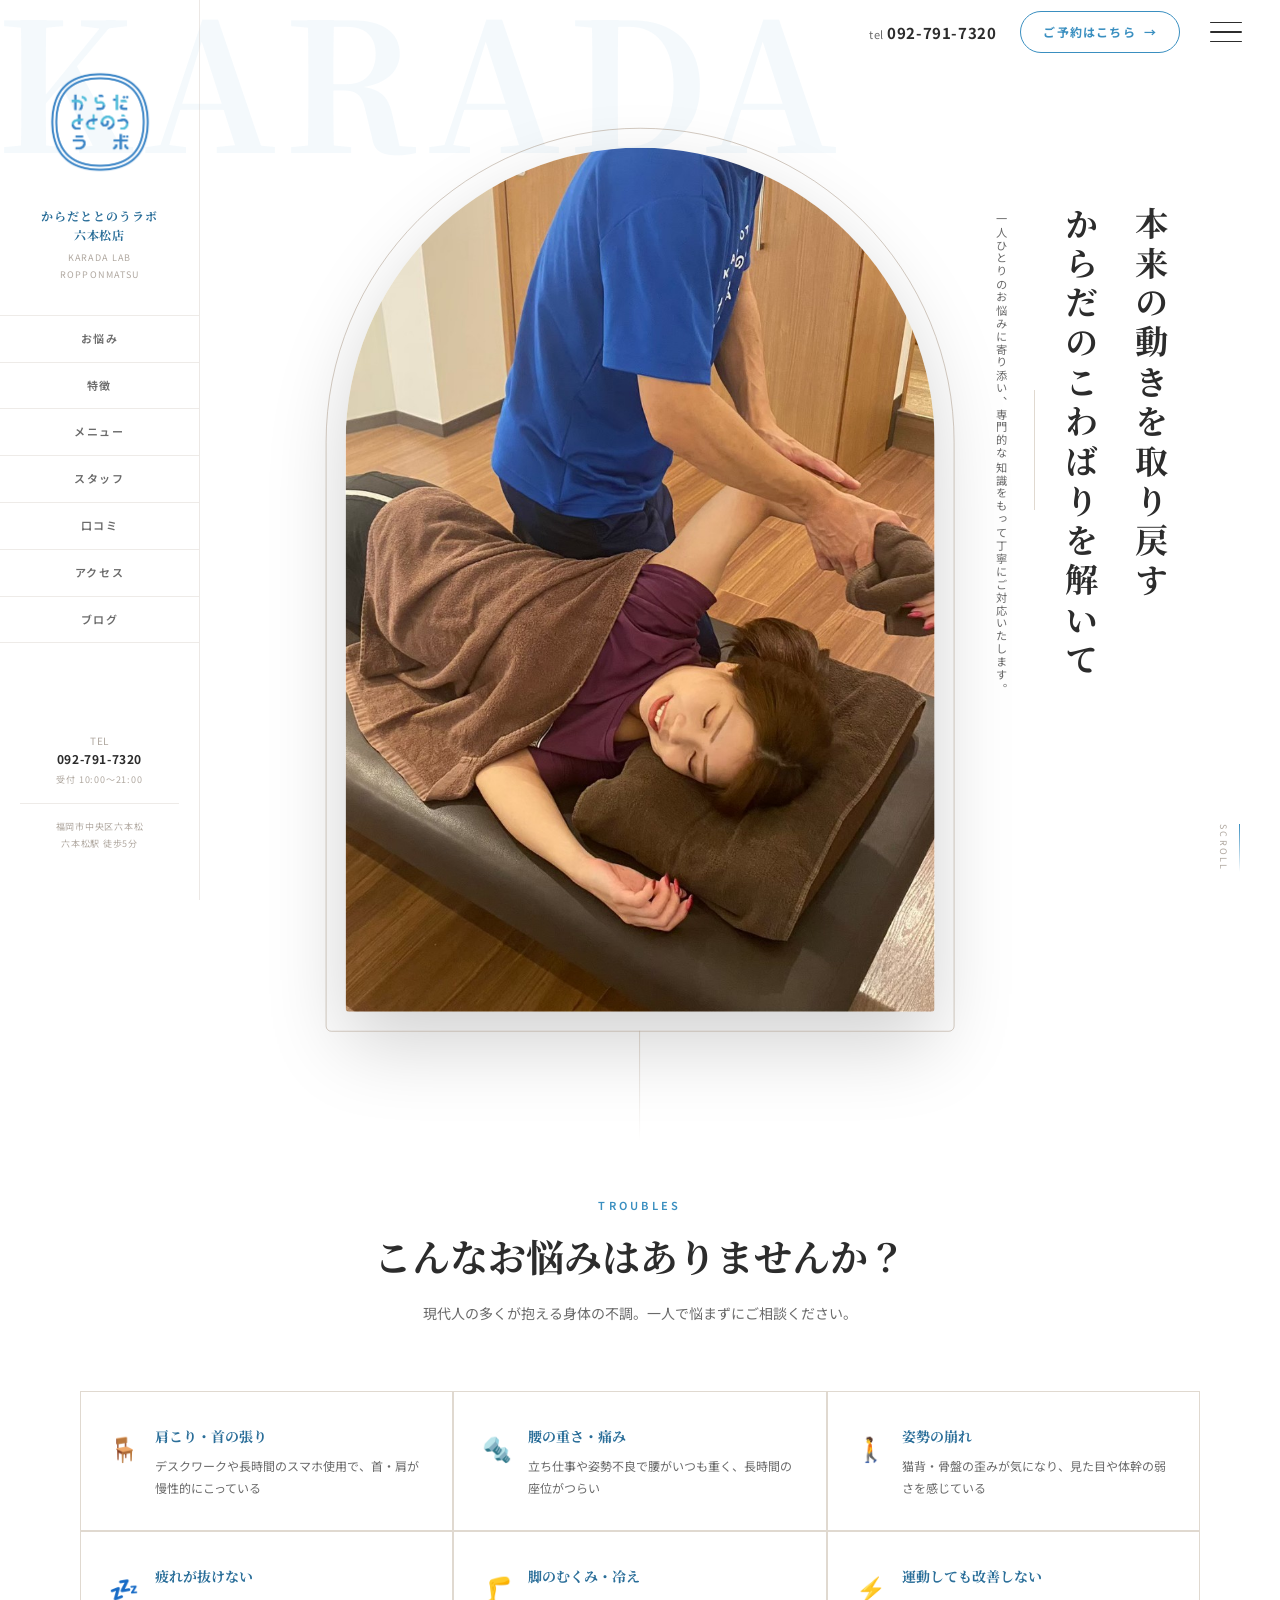
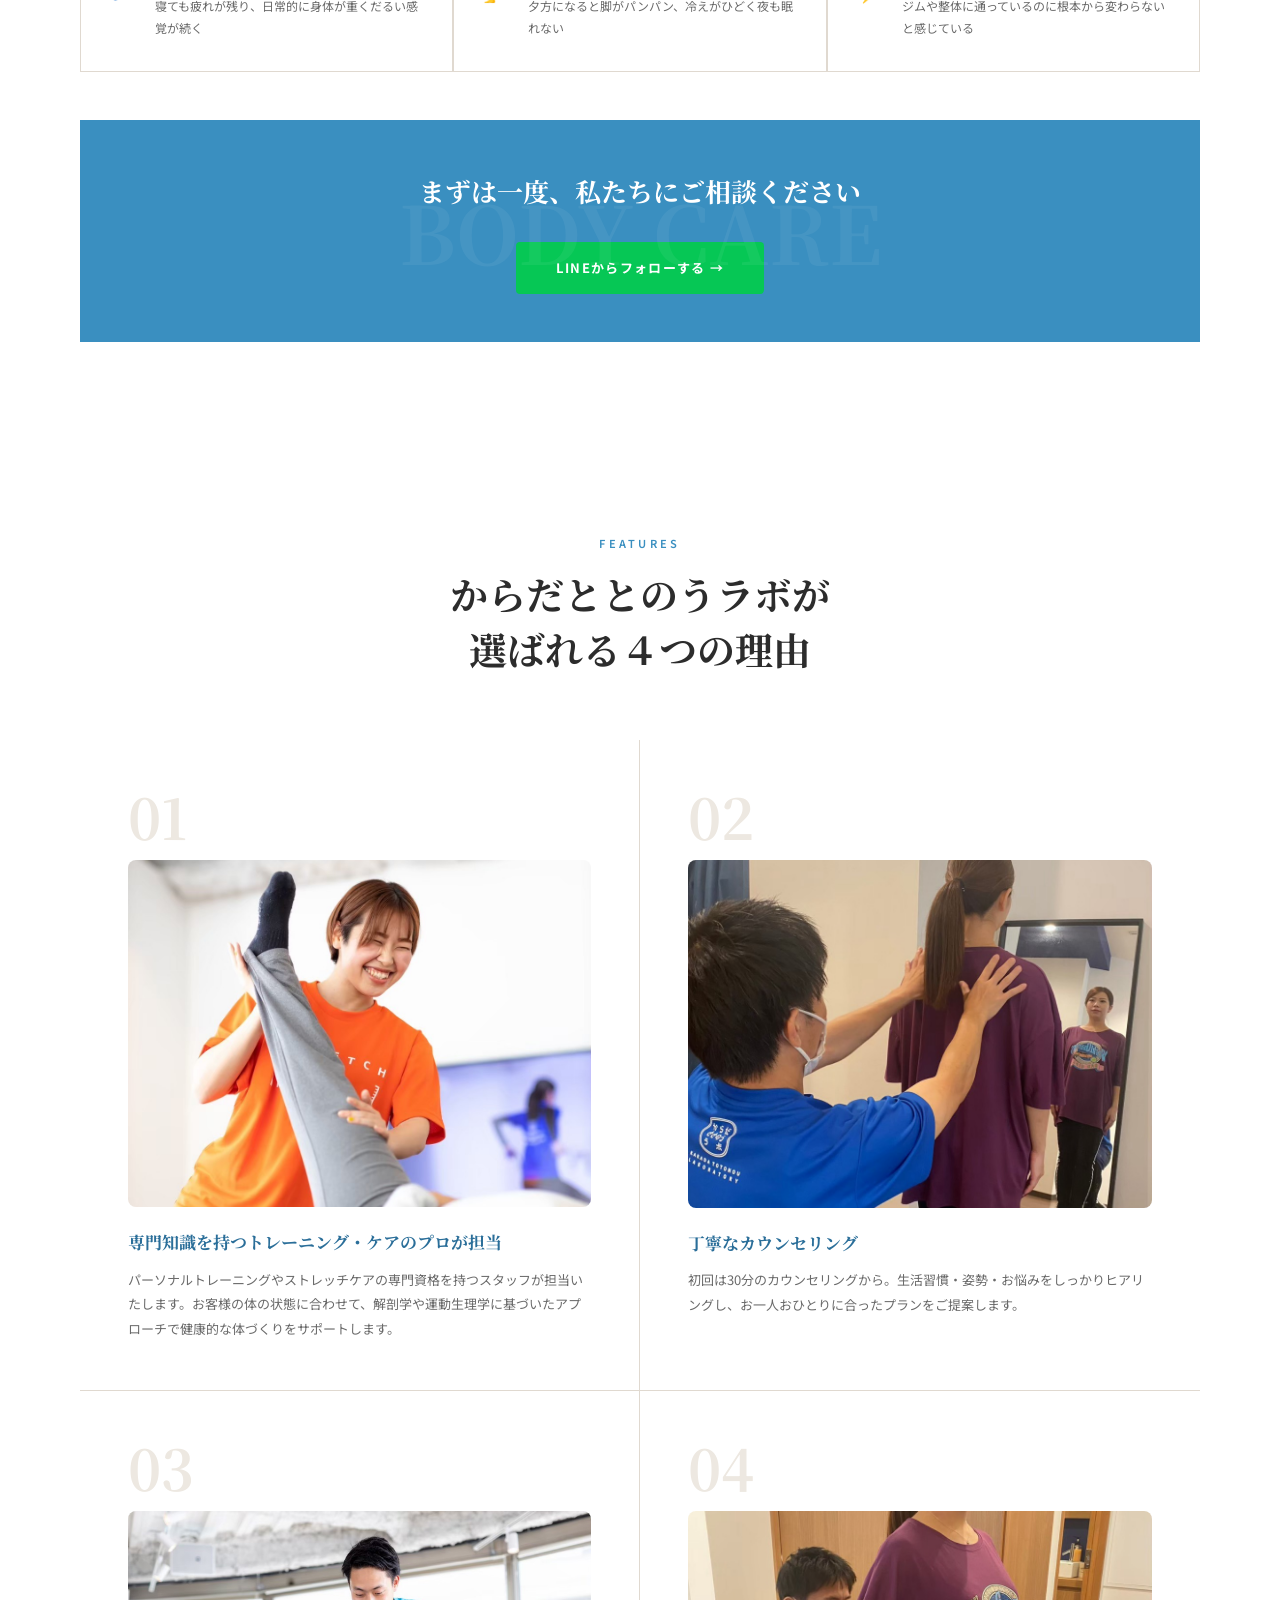
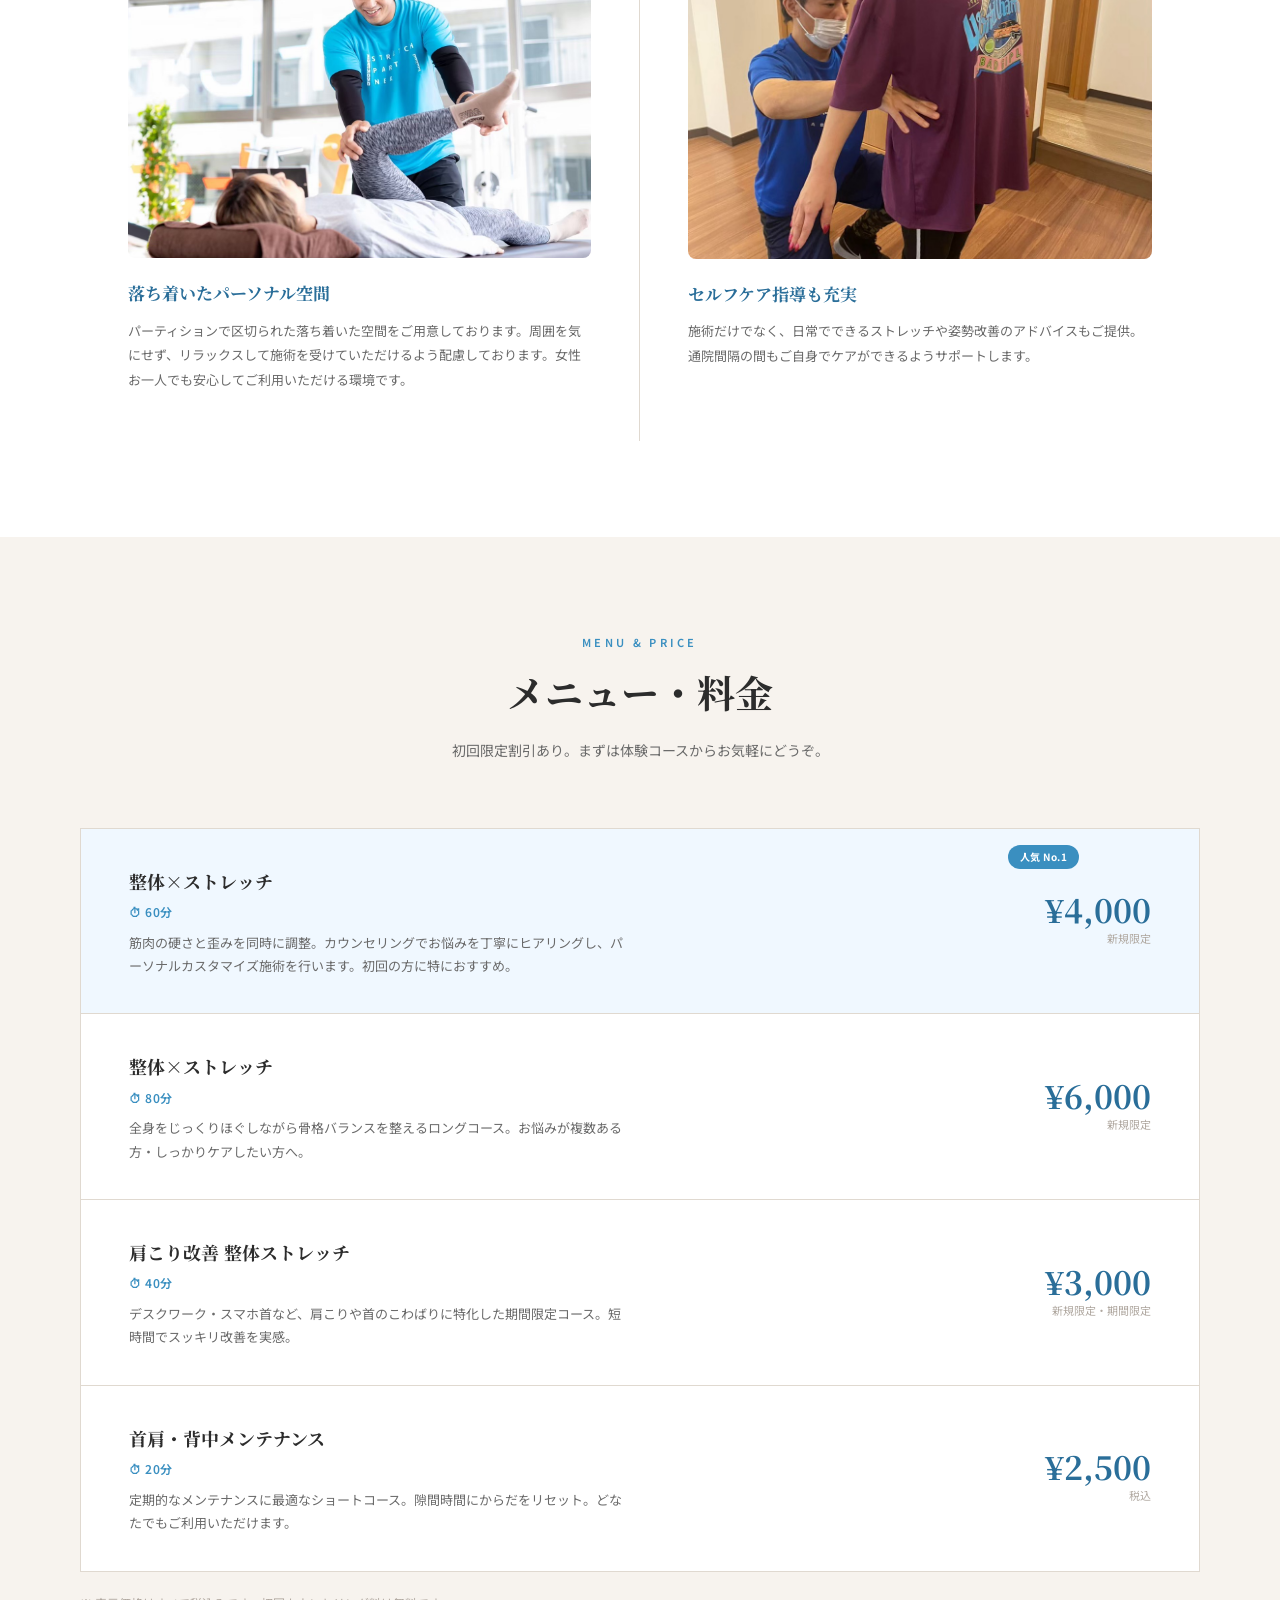
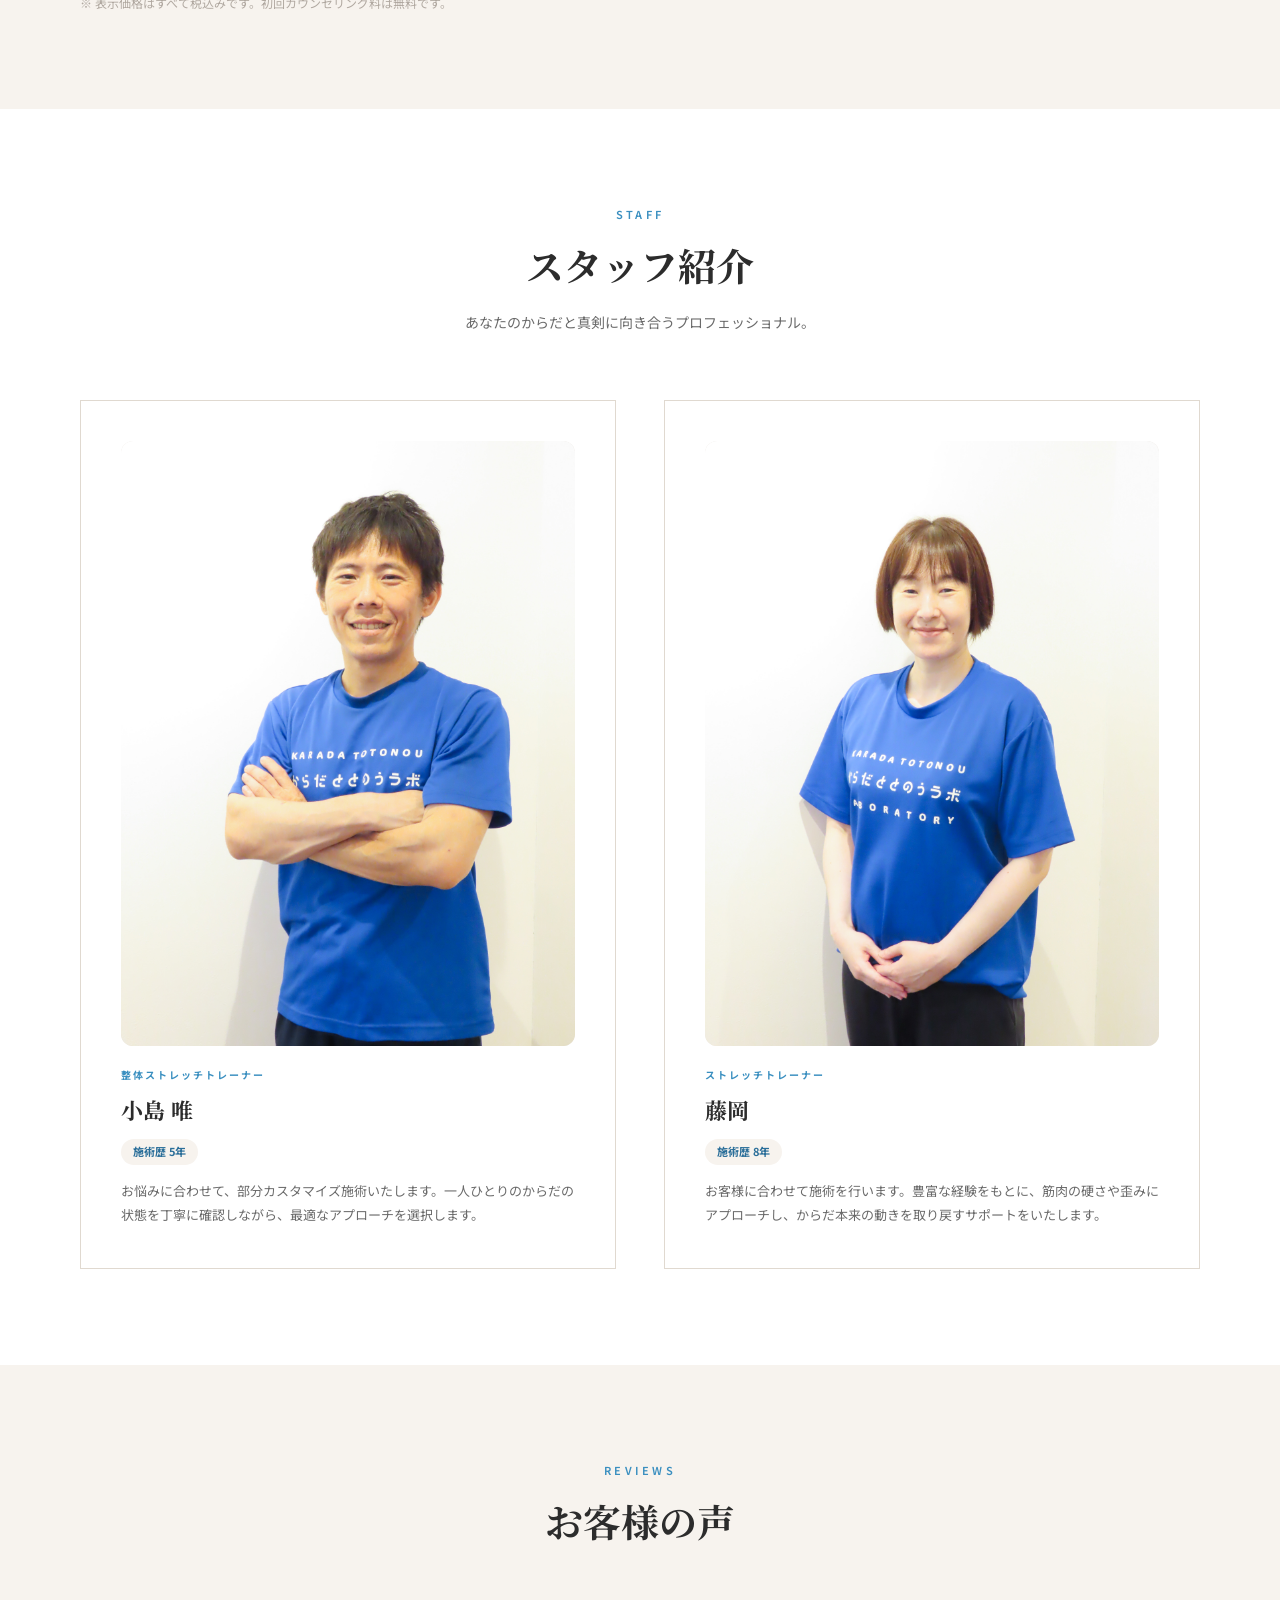
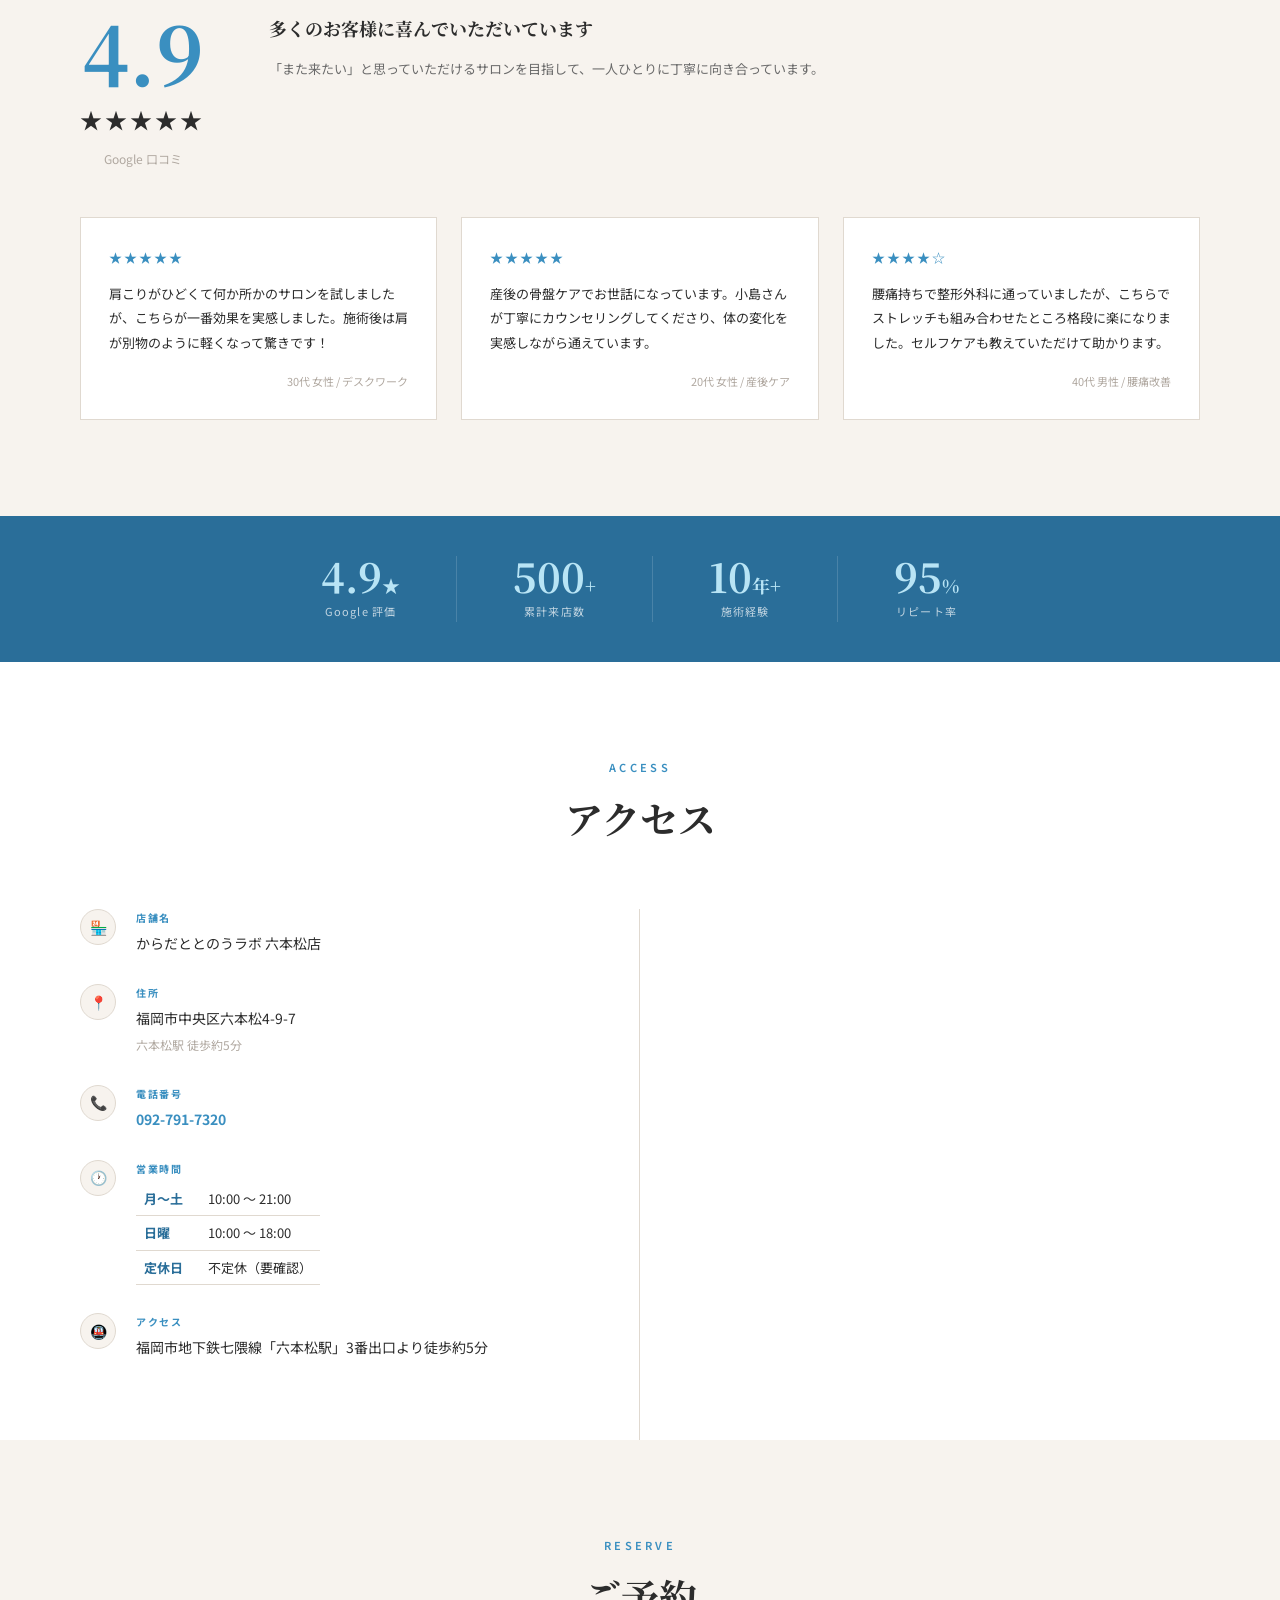
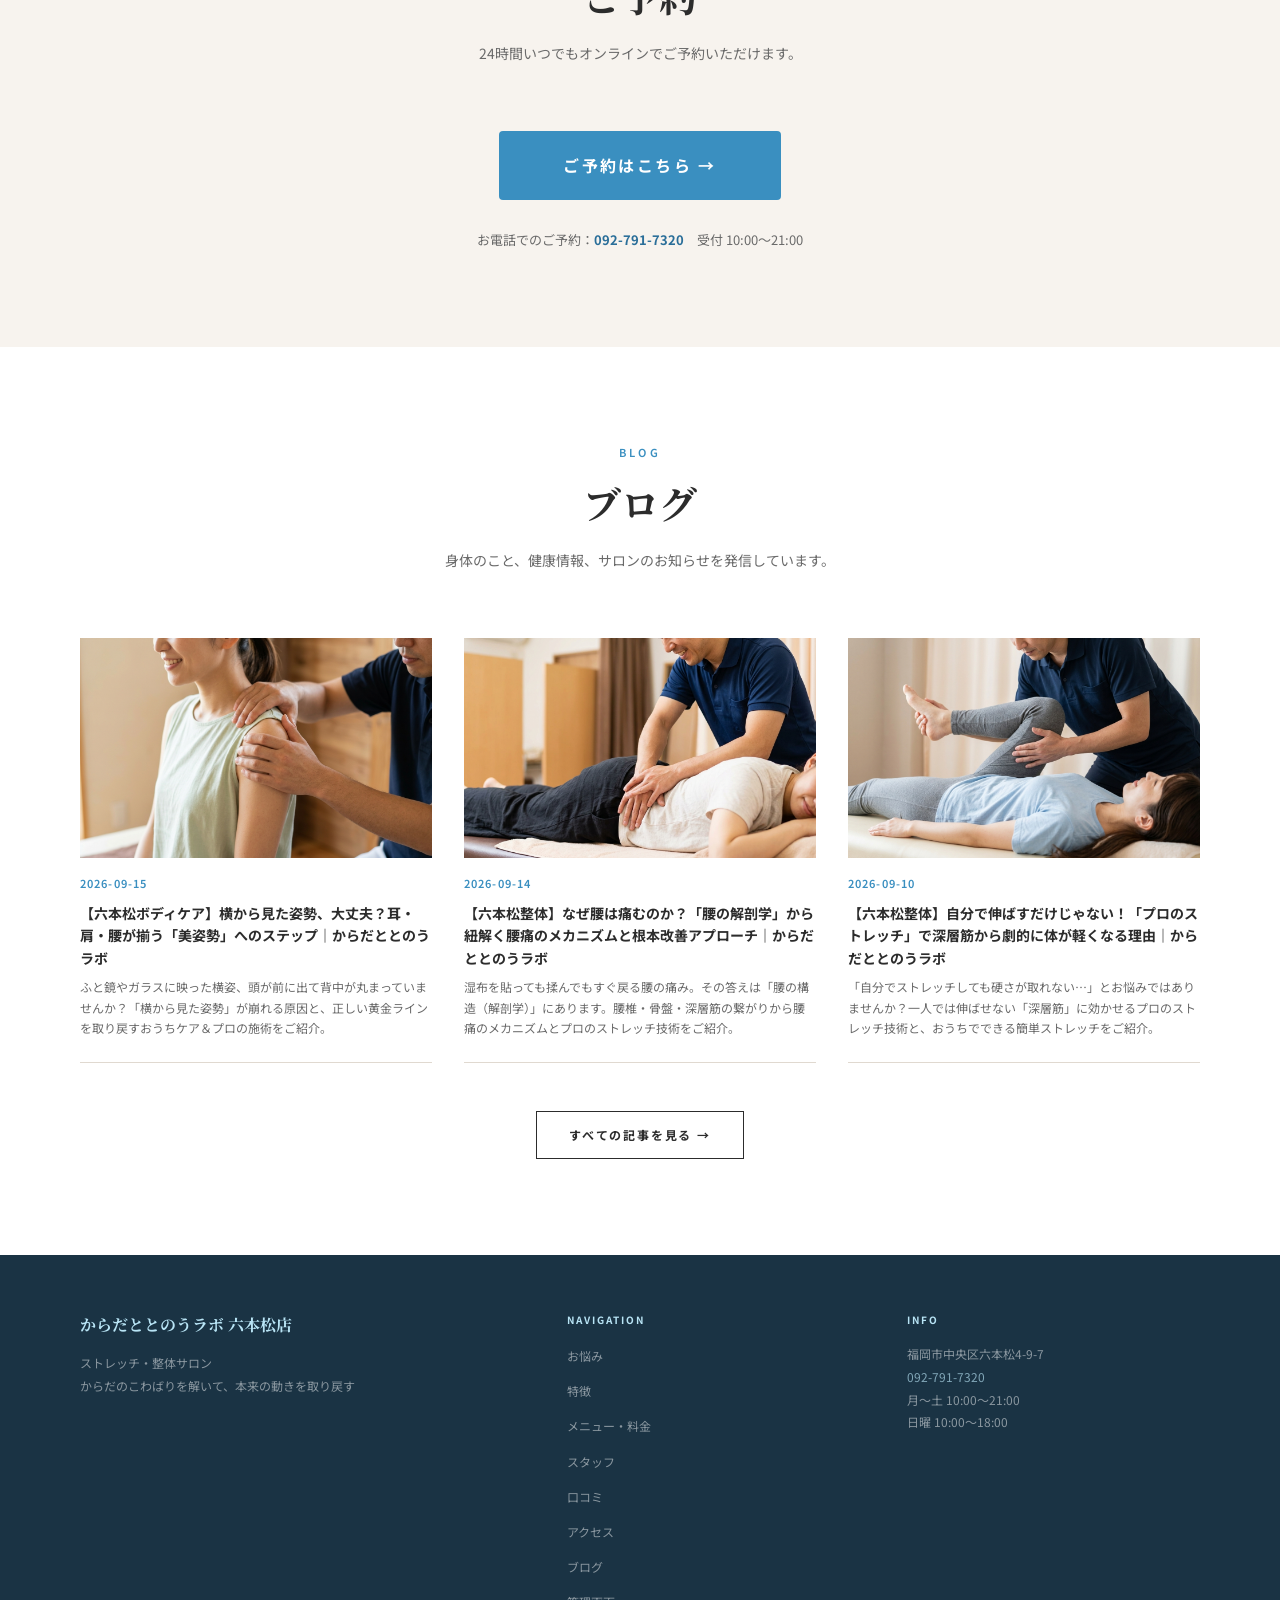
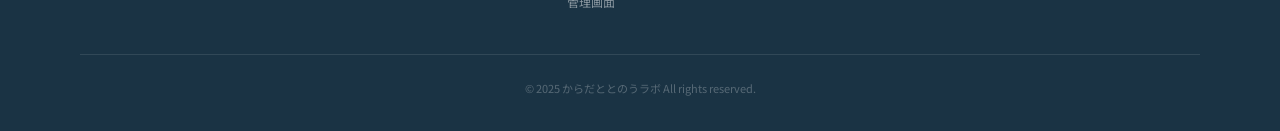
==== commit 013d5086: "アクセス住所表記を六本松4-9-7に統一（構造化データと不一致だった箇所を修正） Co-Authored-By: Claude Sonnet 5 <noreply@anthropic.com>" ====
--- a/index.html
+++ b/index.html
@@ -490,7 +490,7 @@
           <div class="access-row-icon">📍</div>
           <div>
             <div class="access-row-label">住所</div>
-            <div class="access-row-text">福岡市中央区六本松4-2-1<br><span style="font-size:12px;color:var(--text-light);">六本松駅 徒歩約5分</span></div>
+            <div class="access-row-text">福岡市中央区六本松4-9-7<br><span style="font-size:12px;color:var(--text-light);">六本松駅 徒歩約5分</span></div>
           </div>
         </div>
         <div class="access-row">
@@ -585,7 +585,7 @@
     <div>
       <div class="footer-col-title">Info</div>
       <div class="footer-info">
-        <span style="display:block;">福岡市中央区六本松4-2-1</span>
+        <span style="display:block;">福岡市中央区六本松4-9-7</span>
         <a href="tel:092-791-7320" style="color:#b8e4f5;display:block;">092-791-7320</a>
         <span style="display:block;">月〜土 10:00〜21:00</span>
         <span style="display:block;">日曜 10:00〜18:00</span>
--- a/style.css
+++ b/style.css
@@ -580,7 +580,9 @@
   box-shadow: 0 2px 10px rgba(0,0,0,0.15);
   transition: var(--transition);
   text-decoration: none;
-}
+  opacity: 0; visibility: hidden;
+}
+#line-float-btn.visible { opacity: 1; visibility: visible; }
 #line-float-btn:hover { background: #05a848; transform: scale(1.05); }
 .line-float-icon { display: flex; }
 .line-float-label { display: none; }
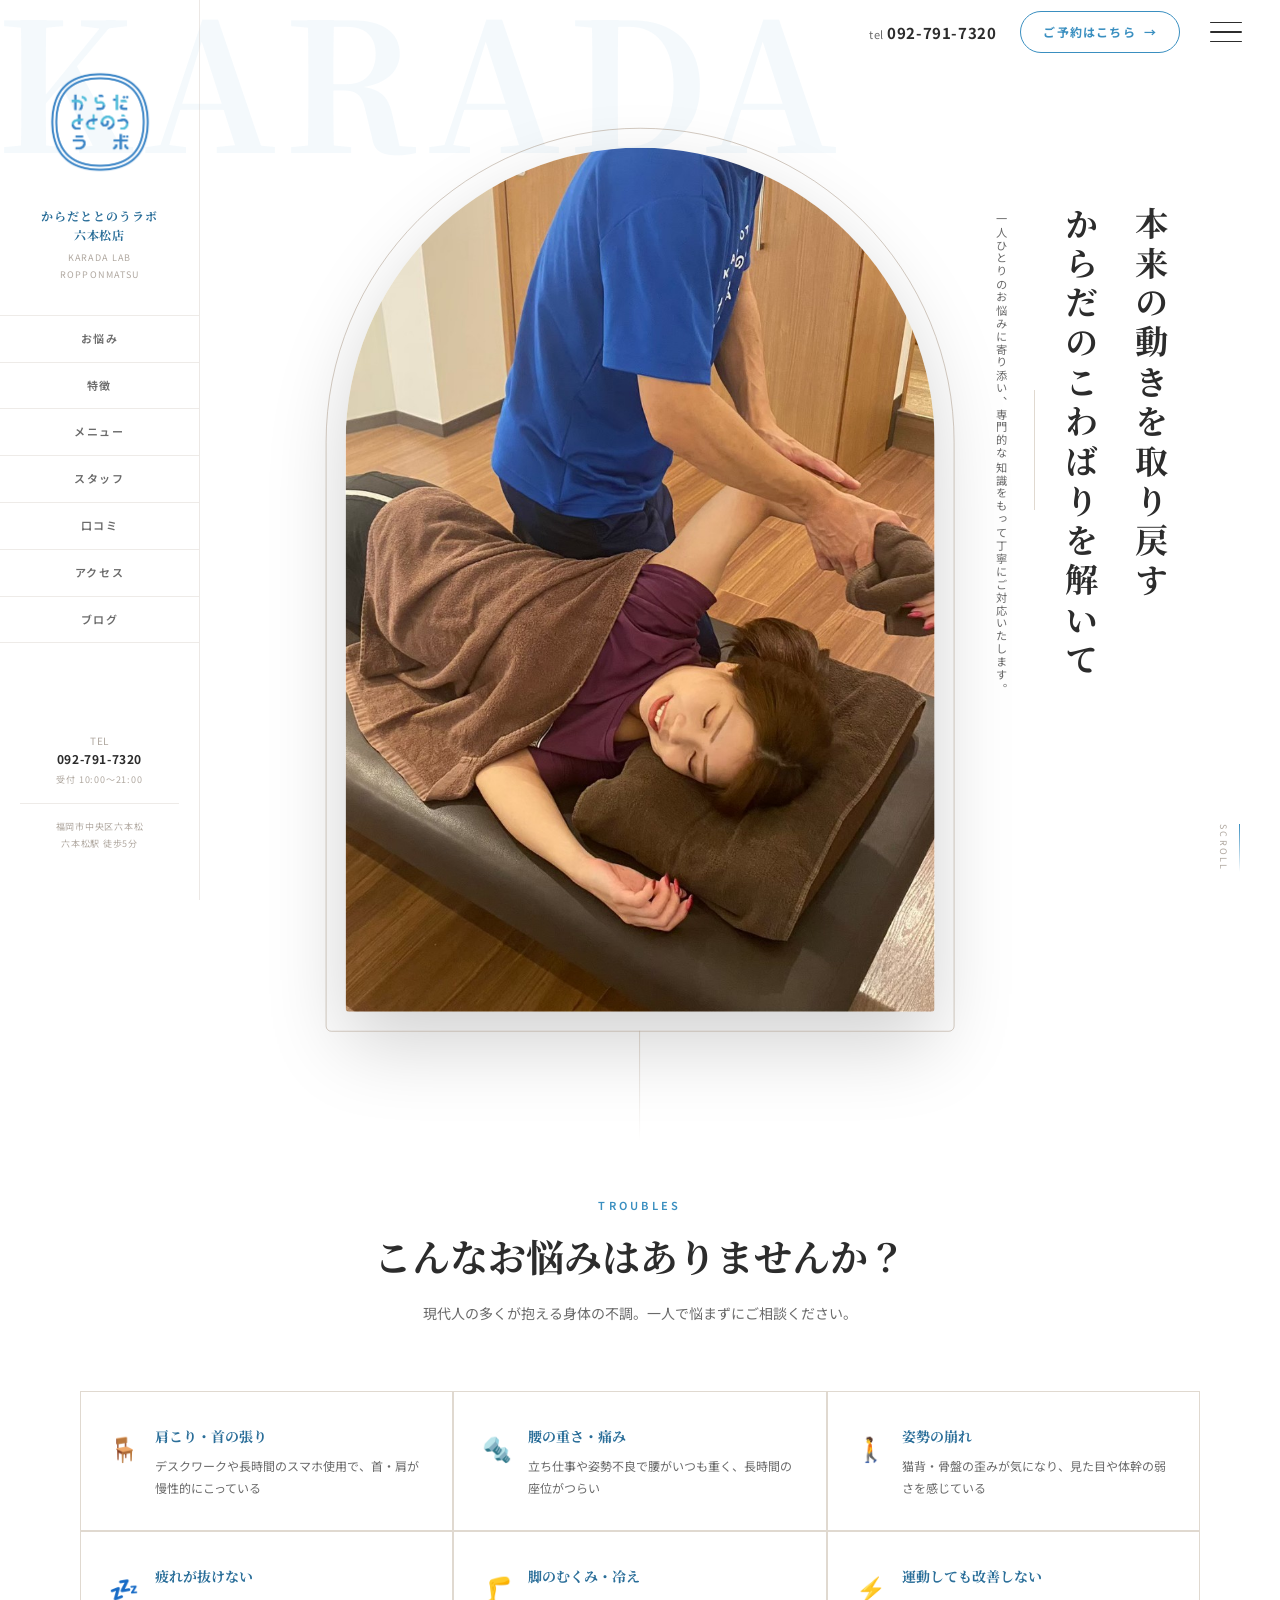
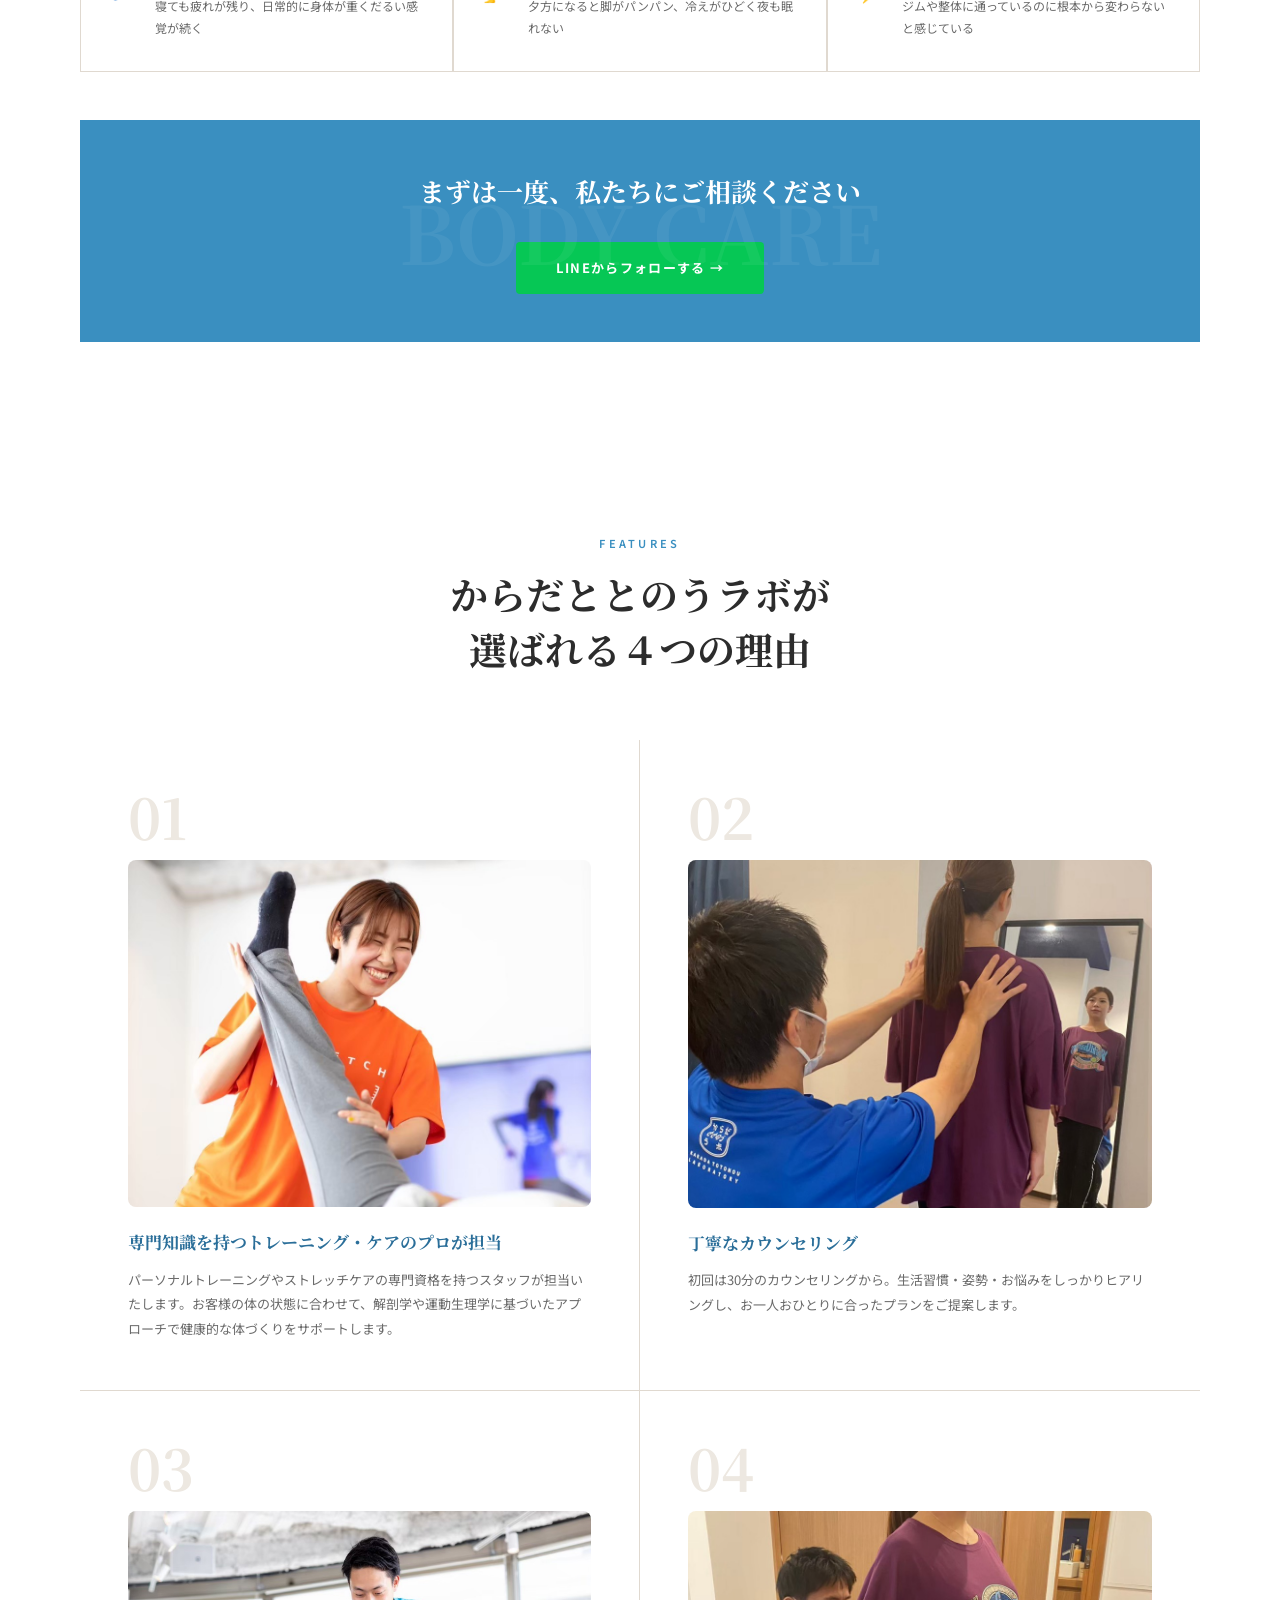
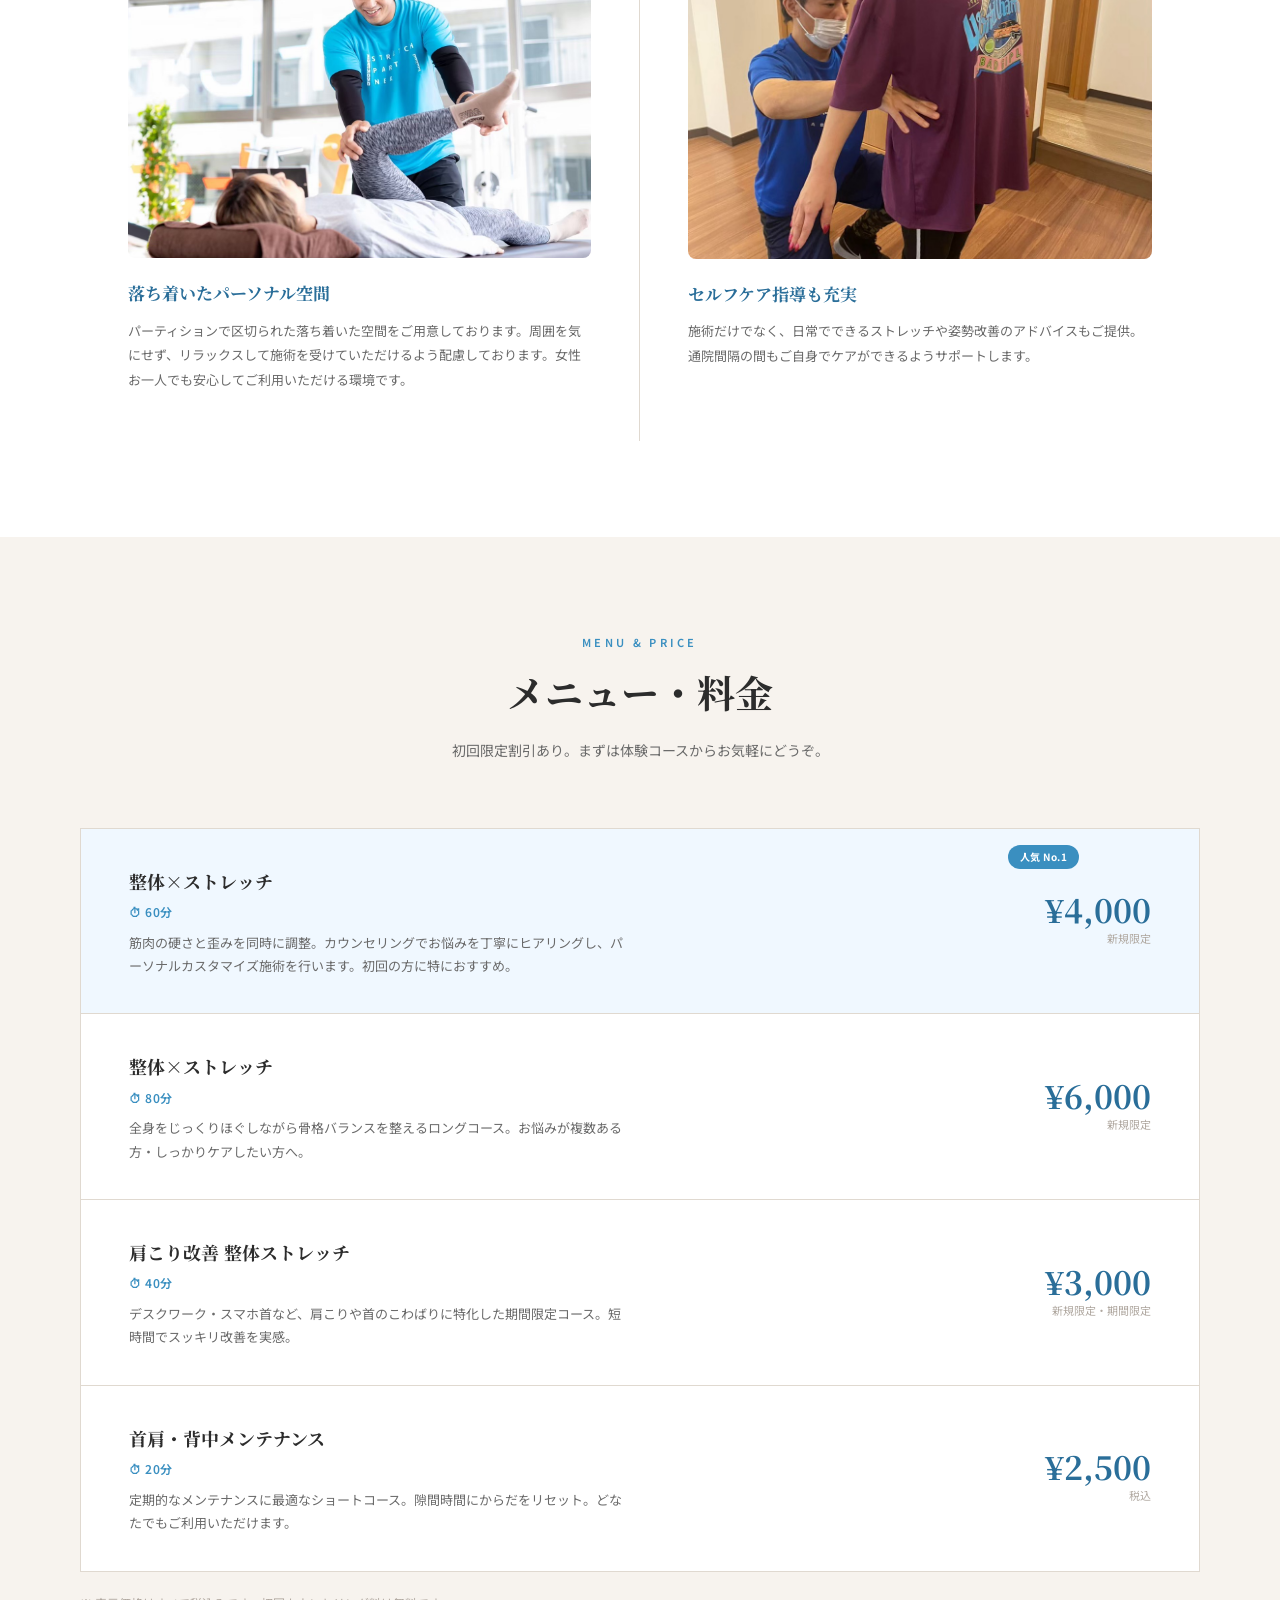
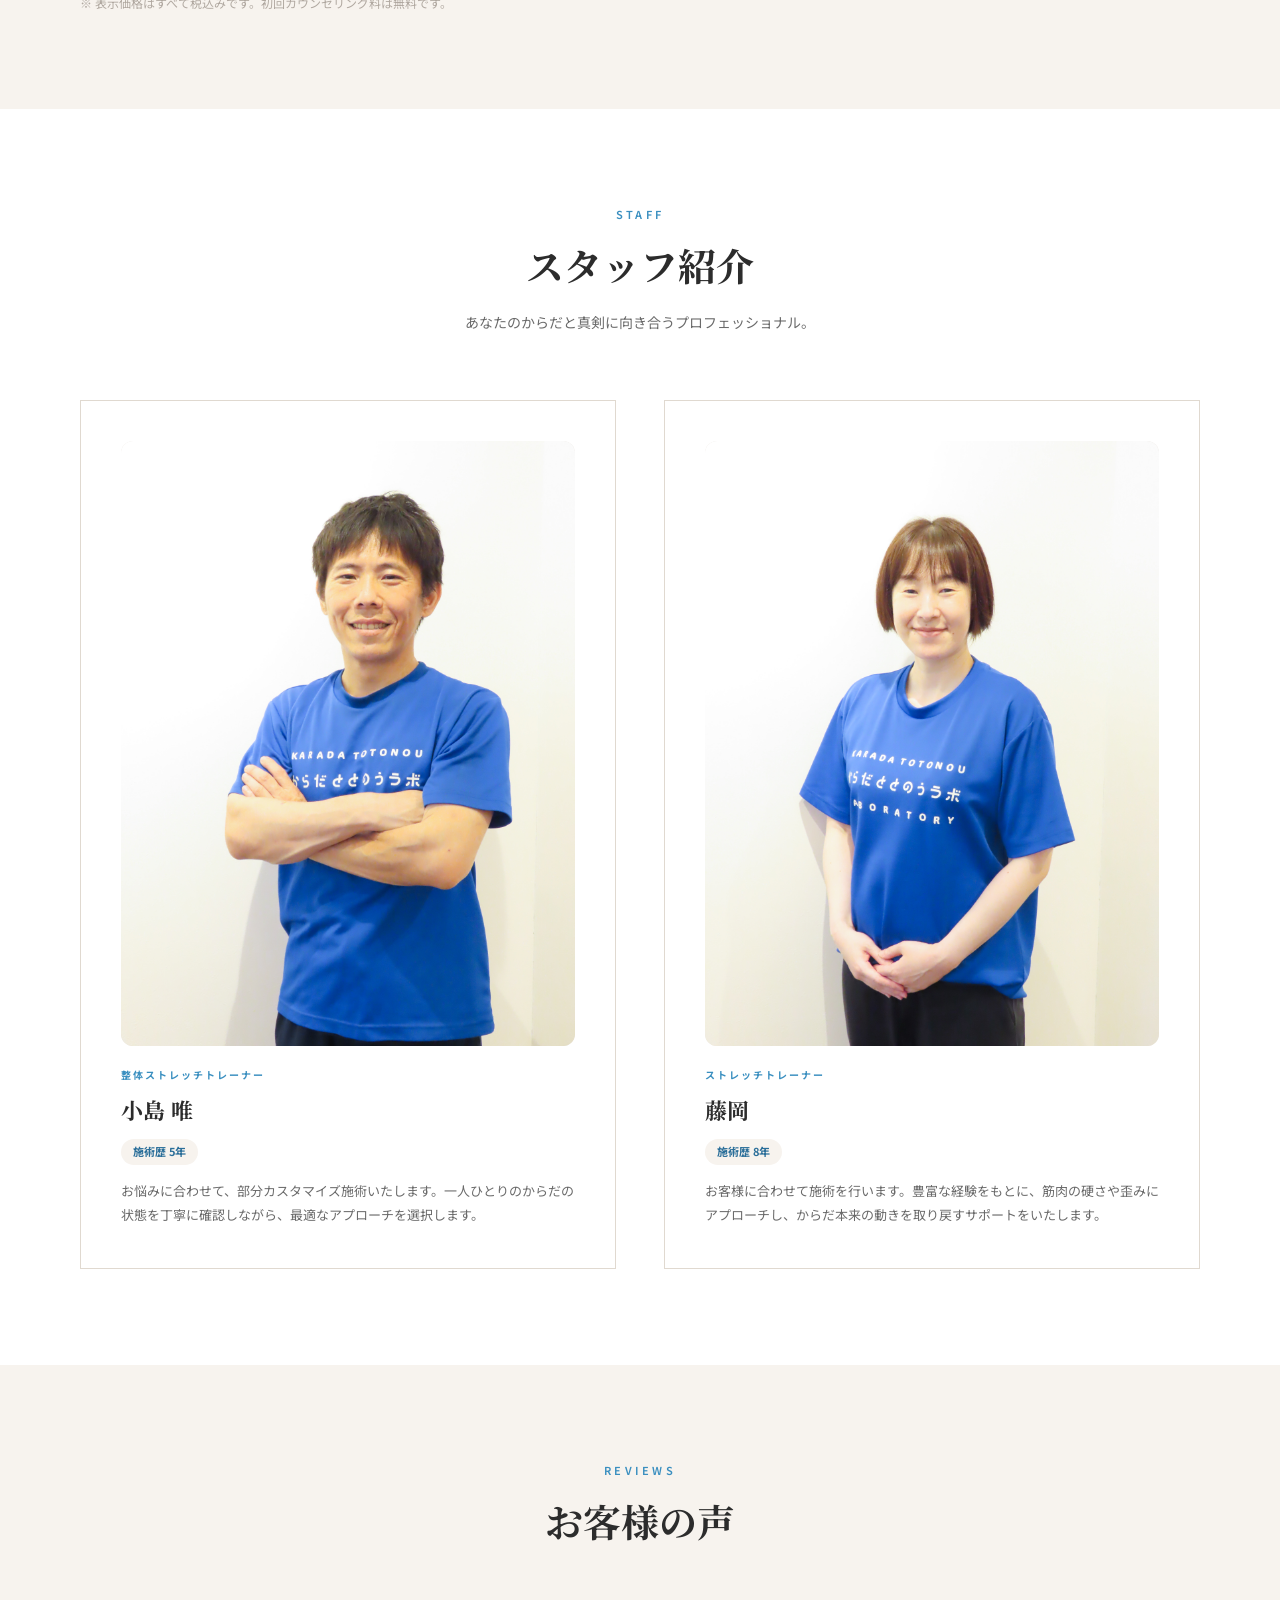
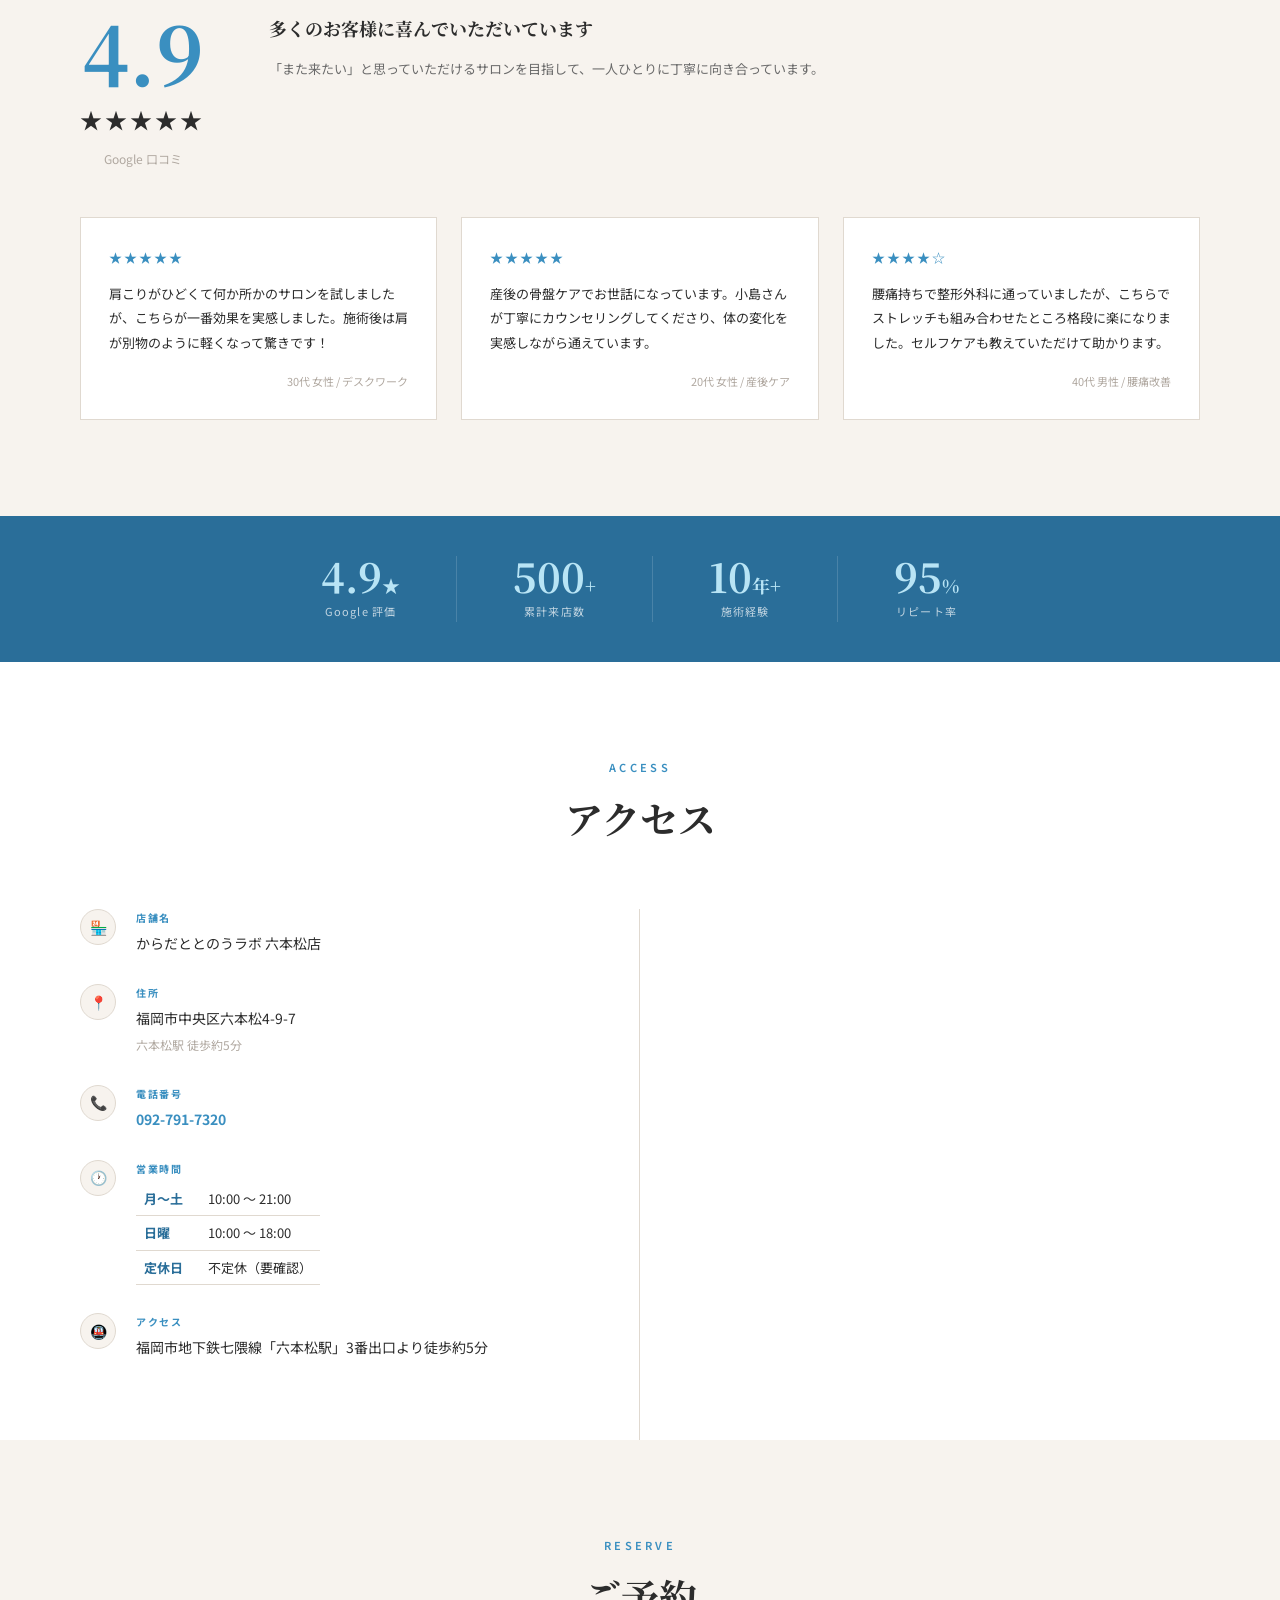
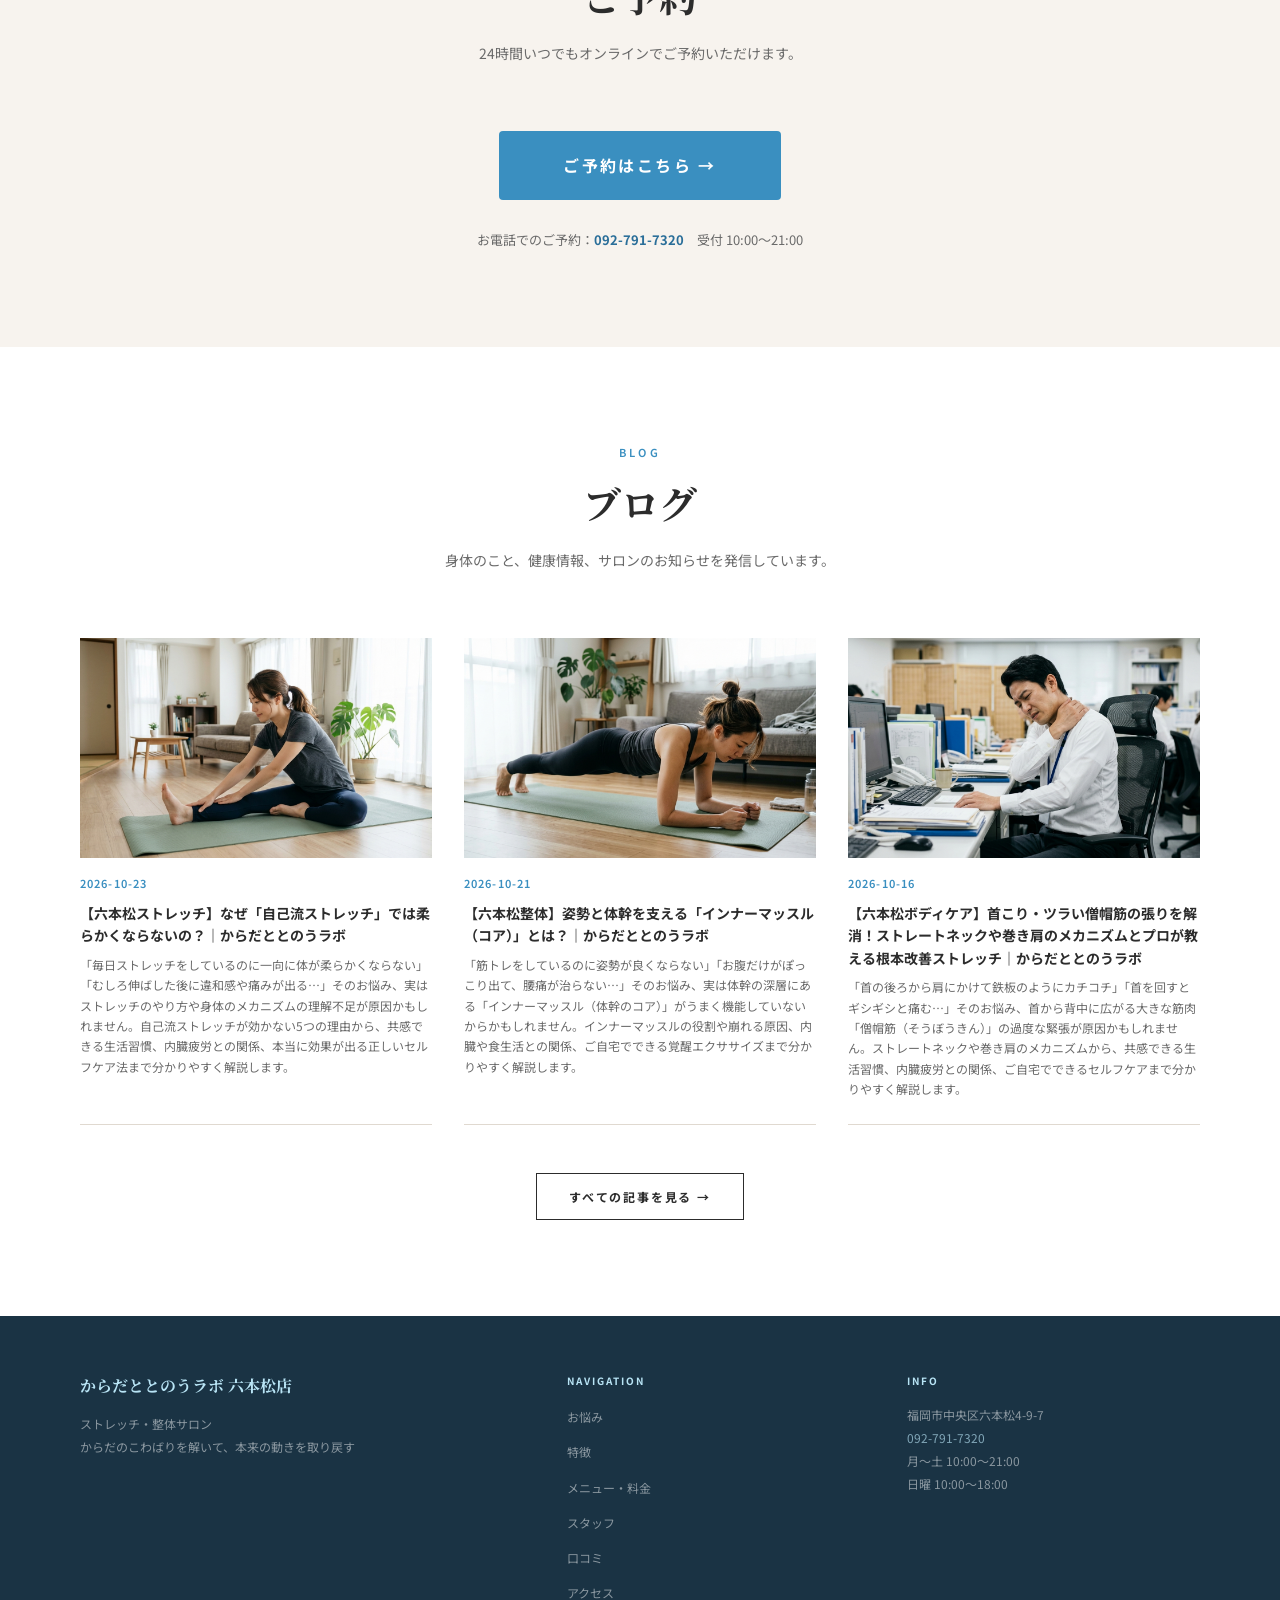
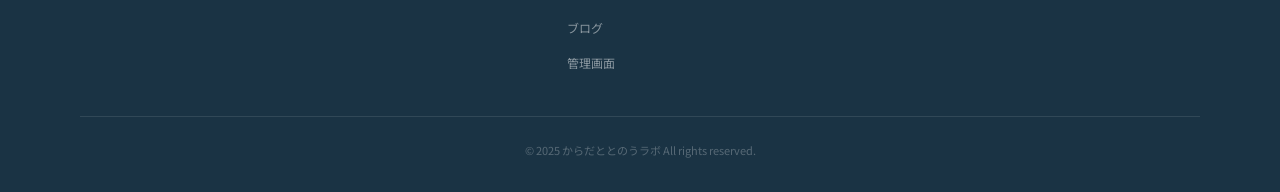
==== commit 97a01f50: "Harden blog rendering and update CMS without changing employee publishing" ====
--- a/index.html
+++ b/index.html
@@ -123,6 +123,7 @@
   gtag('js', new Date());
   gtag('config', 'G-XFP9FGWCJG');
 </script>
+<script src="vendor/blog-security.js"></script>
 </head>
 <body>
 
@@ -136,7 +137,7 @@
   </div>
   <div class="topbar-right">
     <a href="tel:092-791-7320" class="topbar-tel">tel <strong>092-791-7320</strong></a>
-    <a href="https://beauty.hotpepper.jp/CSP/kr/reserve/?storeId=H000606130" target="_blank" rel="noopener" class="topbar-reserve-btn">ご予約はこちら <span class="topbar-reserve-arrow">→</span></a>
+    <a href="https://pos-reserve.vercel.app/s/karada-totonou/book" target="_blank" rel="noopener" class="topbar-reserve-btn">ご予約はこちら <span class="topbar-reserve-arrow">→</span></a>
   </div>
 </header>
 
@@ -538,7 +539,7 @@
     <p class="section-desc">24時間いつでもオンラインでご予約いただけます。</p>
   </div>
   <div class="reserve-simple reveal">
-    <a href="https://beauty.hotpepper.jp/CSP/kr/reserve/?storeId=H000606130" target="_blank" rel="noopener" class="reserve-simple-btn">
+    <a href="https://pos-reserve.vercel.app/s/karada-totonou/book" target="_blank" rel="noopener" class="reserve-simple-btn">
       ご予約はこちら →
     </a>
     <p class="reserve-simple-tel">お電話でのご予約：<a href="tel:092-791-7320">092-791-7320</a>　受付 10:00〜21:00</p>
@@ -599,7 +600,7 @@
 
 <!-- ===== モバイル固定予約ボタン ===== -->
 <div class="sp-reserve-fixed">
-  <a href="https://beauty.hotpepper.jp/CSP/kr/reserve/?storeId=H000606130" target="_blank" rel="noopener" class="sp-reserve-fixed-btn">
+  <a href="https://pos-reserve.vercel.app/s/karada-totonou/book" target="_blank" rel="noopener" class="sp-reserve-fixed-btn">
     <svg xmlns="http://www.w3.org/2000/svg" width="20" height="20" viewBox="0 0 24 24" fill="none" stroke="currentColor" stroke-width="1.8" stroke-linecap="round" stroke-linejoin="round"><rect x="2" y="3" width="20" height="14" rx="2"/><path d="M8 21h8M12 17v4"/></svg>
     ご予約はこちら
   </a>
